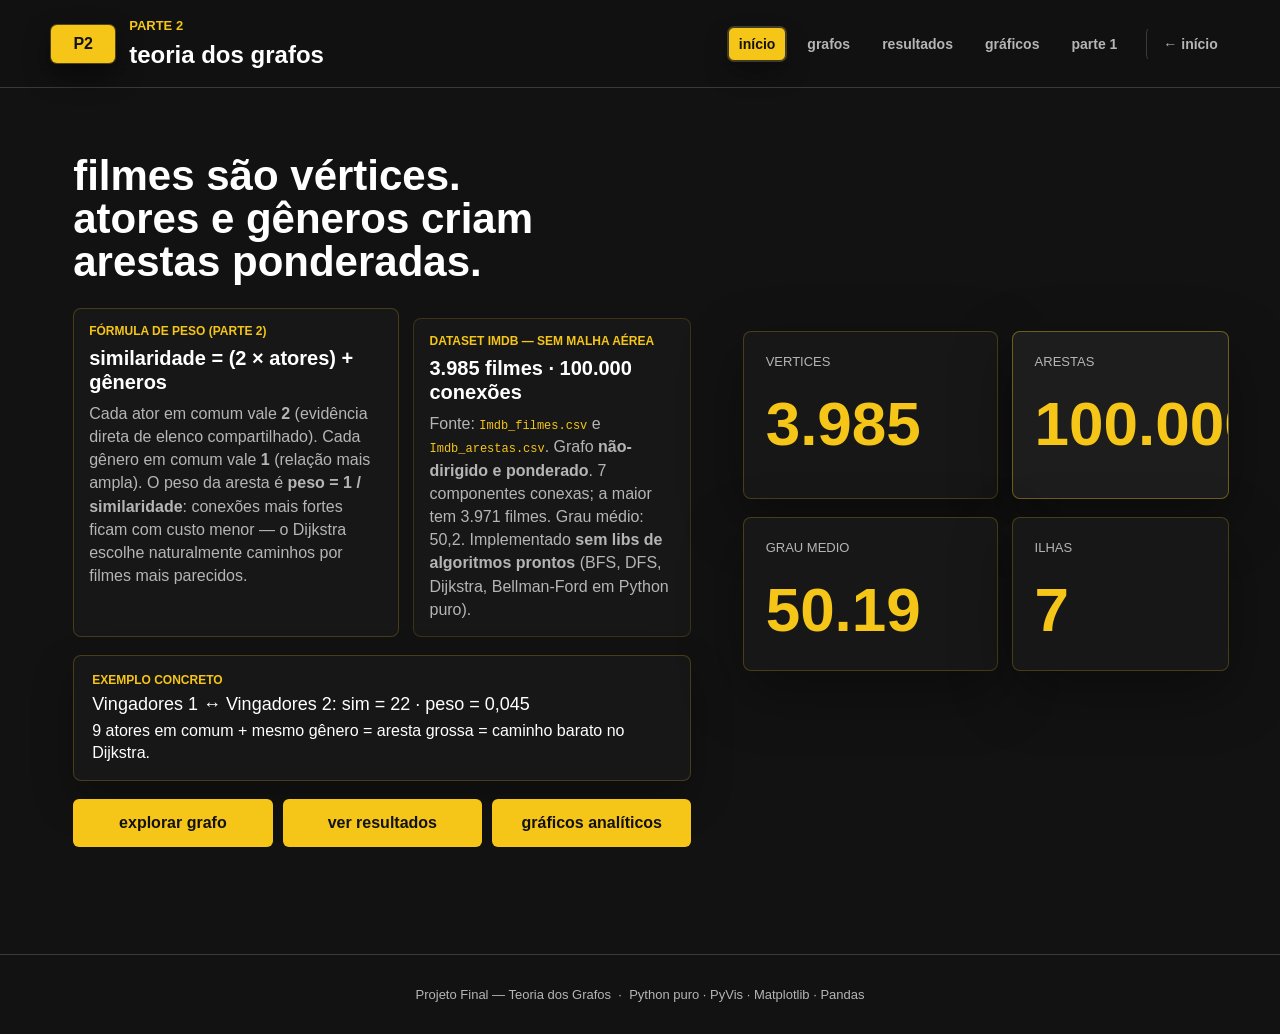
==== interface/index.html @ 843b9654 "Review de praticamente tudo, ajuste de padrao de cores e arquitetura, organizacao da parte 2 em rela" ====
<!doctype html>
<html lang="pt-br">
  <head>
    <meta charset="utf-8">
    <meta name="viewport" content="width=device-width, initial-scale=1">
    <title>Parte 2 — Rede IMDb | Teoria dos Grafos</title>
    <link rel="stylesheet" href="lib/vis-9.1.2/vis-network.css">
    <link rel="stylesheet" href="styles.css?v=22">
  </head>
  <body>
    <header class="topbar">
      <div class="brand">
        <span class="brand-mark">P2</span>
        <div>
          <p class="eyebrow">parte 2</p>
          <h1>teoria dos grafos</h1>
        </div>
      </div>
      <nav class="nav">
        <a class="is-active" href="#inicio" data-view="inicio">início</a>
        <a href="#grafos" data-view="grafos">grafos</a>
        <a href="#resultados" data-view="resultados">resultados</a>
        <a href="#graficos" data-view="graficos">gráficos</a>
        <a href="parte1.html">parte 1</a>
        <a href="../index.html" style="border-left:1px solid var(--line);padding-left:1rem;margin-left:0.5rem;">← início</a>
      </nav>
    </header>

    <main>
      <section class="hero view-panel is-active" id="inicio" data-view-panel="inicio">
        <div class="hero-copy">
          <h2>filmes são vértices. atores e gêneros criam arestas ponderadas.</h2>
          <div class="hero-info-grid">
            <article class="formula-card">
              <span>fórmula de peso (parte 2)</span>
              <strong>similaridade = (2 × atores) + gêneros</strong>
              <p>
                Cada ator em comum vale <b>2</b> (evidência direta de elenco compartilhado).
                Cada gênero em comum vale <b>1</b> (relação mais ampla).
                O peso da aresta é <b>peso = 1 / similaridade</b>:
                conexões mais fortes ficam com custo menor — o Dijkstra
                escolhe naturalmente caminhos por filmes mais parecidos.
              </p>
            </article>
            <article>
              <span>dataset IMDb — sem malha aérea</span>
              <strong>3.985 filmes · 100.000 conexões</strong>
              <p>
                Fonte: <code style="font-size:12px;color:var(--primary)">Imdb_filmes.csv</code>
                e <code style="font-size:12px;color:var(--primary)">Imdb_arestas.csv</code>.
                Grafo <b>não-dirigido e ponderado</b>. 7 componentes conexas;
                a maior tem 3.971 filmes. Grau médio: 50,2.
                Implementado <b>sem libs de algoritmos prontos</b>
                (BFS, DFS, Dijkstra, Bellman-Ford em Python puro).
              </p>
            </article>
          </div>
          <aside class="cinema-note">
            <span>exemplo concreto</span>
            <strong>Vingadores 1 ↔ Vingadores 2: sim = 22 · peso = 0,045</strong>
            <em>9 atores em comum + mesmo gênero = aresta grossa = caminho barato no Dijkstra.</em>
          </aside>
          <div class="hero-actions">
            <button type="button" data-view="grafos">explorar grafo</button>
            <button type="button" data-view="resultados">ver resultados</button>
            <button type="button" data-view="graficos">gráficos analíticos</button>
          </div>
        </div>
        <div class="hero-side">
          <div class="metric-grid" id="dataset-metrics">
            <article class="metric-card">
              <span>vertices</span>
              <strong data-field="num_vertices">--</strong>
            </article>
            <article class="metric-card">
              <span>arestas</span>
              <strong data-field="num_arestas">--</strong>
            </article>
            <article class="metric-card">
              <span>grau medio</span>
              <strong data-field="grau_medio">--</strong>
            </article>
            <article class="metric-card">
              <span>ilhas</span>
              <strong data-field="componentes_conexas">--</strong>
            </article>
          </div>
        </div>
      </section>

      <section class="panel-section view-panel" id="grafos" data-view-panel="grafos">
        <div class="section-heading">
          <h2>Visualização Interativa</h2>
        </div>

        <div class="graph-shell">
          <aside class="graph-controls">
            <div class="panel-kicker">controle da cena</div>
            <label for="graph-mode">modo do grafo</label>
            <select id="graph-mode">
              <option value="franquias">franquias — grupos por elenco</option>
              <option value="similaridade">maior similaridade</option>
              <option value="bfs">bfs — percurso por camadas</option>
              <option value="dfs">dfs — percurso em profundidade</option>
              <option value="dijkstra">dijkstra — menor caminho</option>
              <option value="bellman-ford">bellman-ford — pesos negativos</option>
              <option value="grafo-completo">grafo completo (100k arestas)</option>
            </select>

            <datalist id="movies-list"></datalist>

            <label for="graph-search">buscar</label>
            <div class="search-row">
              <input id="graph-search" type="search" placeholder="ex: Jurassic Park" list="movies-list" autocomplete="off">
              <button id="search-btn" type="button">buscar</button>
            </div>

            <div class="route-tool">
              <span class="route-tool-title">filme x filme</span>
              <input id="route-origem" type="search" placeholder="origem Jurassic Park" list="movies-list" autocomplete="off">
              <input id="route-destino" type="search" placeholder="destino Pulp Fiction" list="movies-list" autocomplete="off">
              <select id="route-algorithm">
                <option value="dijkstra">dijkstra</option>
                <option value="dfs">profundidade</option>
              </select>
              <button id="route-run-btn" type="button">calcular rota</button>
            </div>

            <button id="reset-graph-btn" type="button">limpar destaque</button>

            <div class="legend">
              <strong>legenda visual</strong>
              <span><i class="legend-dot origin"></i>origem / início</span>
              <span><i class="legend-dot destino"></i>destino / fim</span>
              <span><i class="legend-line"></i>aresta destacada</span>
              <hr>
              <span>nó maior = mais conexões (grau)</span>
              <span>aresta grossa = alta similaridade</span>
              <span>cor do nó = gênero principal</span>
              <span style="margin-top:2px;font-style:italic;">passe o mouse para detalhes</span>
            </div>
          </aside>

          <div class="graph-area">
            <button class="graph-fullscreen-btn" id="graph-fullscreen-btn" type="button">maximizar</button>
            <div id="network"></div>
            <div class="graph-placeholder" id="graph-placeholder">
              <span class="loader-ring"></span>
              <strong>grafo ainda nao carregado</strong>
              <p>escolha um modo, busque um filme ou calcule uma rota para visualizar as conexoes.</p>
            </div>
          </div>

          <aside class="details-panel" id="details-panel">
            <p class="eyebrow">selecao</p>
            <h3>nenhum item selecionado</h3>
            <p>ao clicar em um filme ou aresta, os dados aparecem aqui.</p>
            <dl class="detail-list">
              <div>
                <dt>filme</dt>
                <dd>--</dd>
              </div>
              <div>
                <dt>conexao</dt>
                <dd>--</dd>
              </div>
              <div>
                <dt>similaridade</dt>
                <dd>--</dd>
              </div>
              <div>
                <dt>peso</dt>
                <dd>--</dd>
              </div>
            </dl>
          </aside>
        </div>
      </section>

      <section class="panel-section view-panel" id="resultados" data-view-panel="resultados">
        <div class="section-heading section-heading-resultados">
          <h2>Resultados e Discussão Crítica</h2>
          <p class="section-sub">Corretude, desempenho e análise comparativa dos algoritmos sobre o grafo IMDb.</p>
        </div>

        <!-- 1. Cards de resumo por algoritmo -->
        <div class="results-resumo" id="results-resumo"></div>

        <!-- 2. Tabelas detalhadas BFS/DFS/Dijkstra/Bellman-Ford -->
        <div id="results-tables"></div>

        <!-- 3. Discussão crítica (item 5 da rubrica) -->
        <section class="discussao-section" id="discussao-critica">
          <h3 class="discussao-title">Discussão Crítica</h3>

          <div class="discussao-grid">

            <article class="discussao-card">
              <h4>BFS — quando usar</h4>
              <p>
                A BFS percorre o grafo por <strong>camadas</strong>, garantindo que cada filme visitado está
                na menor distância (em número de arestas) da fonte. Sobre o grafo IMDb, a partir de
                <em>Jurassic Park</em>, a BFS alcançou <strong>3.971 filmes em 7 camadas</strong>,
                provando que a maior componente conexa tem diâmetro pequeno — típico de redes de
                co-ocorrência densas.
              </p>
              <p>
                <strong>Adequada quando:</strong> o objetivo é encontrar o caminho com
                <em>menos saltos</em> entre filmes, ou medir o alcance de um vértice.
                <strong>Não adequada quando:</strong> os pesos das arestas importam —
                ela ignora que uma aresta de similaridade 2 (só gênero) e uma de similaridade 22
                (praticamente mesmo elenco) têm custos muito diferentes.
              </p>
            </article>

            <article class="discussao-card">
              <h4>DFS — quando usar</h4>
              <p>
                A DFS mergulha o mais fundo possível antes de retroceder, produzindo uma ordem
                diferente da BFS para as mesmas fontes. Nos três casos testados, a DFS
                <strong>confirmou a presença de ciclos</strong> (aresta de retorno detectada),
                o que é esperado em grafos não-dirigidos densos.
              </p>
              <p>
                <strong>Adequada quando:</strong> interessa verificar conectividade, detectar
                ciclos ou explorar estruturas em profundidade (ex.: trilhas de gênero).
                <strong>Não adequada quando:</strong> precisa do caminho mais curto — a DFS
                pode retornar caminhos muito longos antes de encontrar o destino.
              </p>
            </article>

            <article class="discussao-card">
              <h4>Dijkstra — quando usar</h4>
              <p>
                O Dijkstra encontra o caminho de <strong>menor custo ponderado</strong>.
                Com o peso = 1 / similaridade, ele naturalmente escolhe caminhos passando pelos
                filmes <em>mais parecidos</em>. O par mais longo encontrado foi
                <em>Departures → Bad Taste</em> com 13 filmes no caminho e custo 3,29,
                cruzando gêneros muito distintos.
              </p>
              <p>
                <strong>Adequada quando:</strong> os pesos variam e importa minimizar o custo
                total — exatamente o caso deste grafo. Requer pesos ≥ 0 (garantido aqui:
                similaridade ≥ 2 → peso ≤ 0,5).
                <strong>Limite do design:</strong> peso = 1/similaridade comprime demais
                conexões fracas (sim=2 → peso=0,5) e fortes (sim=22 → peso=0,045),
                tornando caminhos de similaridade 2 caros demais comparados a caminhos
                de similaridade 22.
              </p>
            </article>

            <article class="discussao-card">
              <h4>Bellman-Ford — quando usar</h4>
              <p>
                O Bellman-Ford suporta <strong>pesos negativos</strong> e detecta
                <strong>ciclos negativos</strong>. No grafo IMDb principal os pesos são
                sempre positivos (1/similaridade), por isso foram criados dois grafos
                artificiais dirigidos para validação: um sem ciclo negativo
                (distâncias corretas calculadas) e um com ciclo negativo (algoritmo
                sinalizou e bloqueou o resultado).
              </p>
              <p>
                <strong>Adequada quando:</strong> o grafo tem arestas com peso negativo
                ou é necessário detectar ciclos negativos.
                <strong>Menos eficiente que Dijkstra</strong> para pesos positivos:
                complexidade O(V·E) vs O((V+E) log V) do Dijkstra com heap.
              </p>
            </article>

            <article class="discussao-card discussao-card-wide">
              <h4>Limites do design de pesos</h4>
              <p>
                A fórmula <code>similaridade = (2 × atores) + gêneros</code> e
                <code>peso = 1 / similaridade</code> funciona bem para o Dijkstra,
                mas tem três limitações explícitas:
              </p>
              <ol class="discussao-list">
                <li>
                  <strong>Gênero vale menos que ator (fator 2):</strong> correto conceitualmente —
                  compartilhar um ator é evidência direta de produção conectada; gênero é mais
                  amplo. Porém, filmes de nicho com poucos atores em comum mas mesmo gênero muito
                  específico (ex.: documentários) ficam subrepresentados.
                </li>
                <li>
                  <strong>Peso não-linear:</strong> a função 1/x comprime o espaço de pesos.
                  Entre sim=2 (peso=0,500) e sim=22 (peso=0,045) há diferença de 10×, mas entre
                  sim=10 (peso=0,100) e sim=11 (peso=0,091) a diferença é mínima. Isso pode
                  fazer o Dijkstra tratar conexões de força 10 e 11 como equivalentes.
                </li>
                <li>
                  <strong>Grafo não-dirigido:</strong> a relação "compartilha ator" é simétrica,
                  então o grafo não-dirigido é a modelagem correta. Para Bellman-Ford (que exige
                  direção para ciclos negativos), foram criados grafos artificiais dirigidos
                  separados — escolha deliberada para validar o algoritmo sem distorcer o
                  dataset principal.
                </li>
              </ol>
            </article>

          </div>
        </section>

        <!-- 4. JSON técnico + benchmark -->
        <div class="results-tech-split">
          <div class="results-tech-json" id="raw-output-pane"></div>
          <aside class="results-tech-bench" id="benchmark-output" aria-label="tempos medios por algoritmo"></aside>
        </div>
      </section>

      <section class="panel-section view-panel" id="graficos" data-view-panel="graficos">
        <div class="section-heading">
          <h2>Evidencias Visuais</h2>
        </div>
        <div class="viz-grid" id="viz-grid"></div>
      </section>
    </main>

    <div class="image-modal" id="viz-modal" aria-hidden="true" role="dialog" aria-label="grafico ampliado">
      <div class="image-modal-backdrop" data-close-modal></div>
      <section class="image-modal-panel">
        <header>
          <div>
            <p class="eyebrow">grafico ampliado</p>
            <h2 id="modal-title">grafico</h2>
          </div>
          <button class="modal-close" type="button" data-close-modal>fechar</button>
        </header>
        <img id="modal-image" src="" alt="">
        <p id="modal-caption"></p>
      </section>
    </div>

    <div class="image-modal" id="full-graph-modal" aria-hidden="true" role="dialog" aria-label="aviso grafo completo">
      <div class="image-modal-backdrop" id="full-graph-backdrop"></div>
      <section class="image-modal-panel" style="max-width:480px;text-align:center;gap:1rem;">
        <h2 style="margin:0">grafo completo</h2>
        <p style="margin:0;line-height:1.6">
          Renderiza os <strong>3.000 links mais fortes</strong> do dataset (de 100.000).<br>
          O roteamento filme x filme continua usando todas as 100.000 arestas.<br>
          Pode demorar alguns segundos para carregar.
        </p>
        <div style="display:flex;gap:.75rem;justify-content:center;flex-wrap:wrap">
          <button id="full-graph-confirm" type="button" class="btn-primary">carregar mesmo assim</button>
          <button id="full-graph-cancel" type="button" class="modal-close">cancelar</button>
        </div>
      </section>
    </div>

    <footer style="text-align:center;padding:32px 20px;color:var(--muted);font-size:13px;border-top:1px solid var(--line);margin-top:0;">
      Projeto Final — Teoria dos Grafos &nbsp;·&nbsp; Python puro · PyVis · Matplotlib · Pandas
    </footer>

    <script src="lib/vis-9.1.2/vis-network.min.js"></script>
    <script src="app.js?v=42"></script>
  </body>
</html>
---- interface/lib/vis-9.1.2/vis-network.css ----
.vis-overlay{bottom:0;left:0;position:absolute;right:0;top:0;z-index:10}.vis-active{box-shadow:0 0 10px #86d5f8}.vis [class*=span]{min-height:0;width:auto}div.vis-color-picker{background-color:#fff;border-radius:15px;box-shadow:0 0 10px 0 rgba(0,0,0,.5);display:none;height:444px;left:30px;margin-left:30px;margin-top:-140px;padding:10px;position:absolute;top:0;width:310px;z-index:1}div.vis-color-picker div.vis-arrow{left:5px;position:absolute;top:147px}div.vis-color-picker div.vis-arrow:after,div.vis-color-picker div.vis-arrow:before{border:solid transparent;content:" ";height:0;pointer-events:none;position:absolute;right:100%;top:50%;width:0}div.vis-color-picker div.vis-arrow:after{border-color:hsla(0,0%,100%,0) #fff hsla(0,0%,100%,0) hsla(0,0%,100%,0);border-width:30px;margin-top:-30px}div.vis-color-picker div.vis-color{cursor:pointer;height:289px;position:absolute;width:289px}div.vis-color-picker div.vis-brightness{position:absolute;top:313px}div.vis-color-picker div.vis-opacity{position:absolute;top:350px}div.vis-color-picker div.vis-selector{background:#4c4c4c;background:-moz-linear-gradient(top,#4c4c4c 0,#595959 12%,#666 25%,#474747 39%,#2c2c2c 50%,#000 51%,#111 60%,#2b2b2b 76%,#1c1c1c 91%,#131313 100%);background:-webkit-gradient(linear,left top,left bottom,color-stop(0,#4c4c4c),color-stop(12%,#595959),color-stop(25%,#666),color-stop(39%,#474747),color-stop(50%,#2c2c2c),color-stop(51%,#000),color-stop(60%,#111),color-stop(76%,#2b2b2b),color-stop(91%,#1c1c1c),color-stop(100%,#131313));background:-webkit-linear-gradient(top,#4c4c4c,#595959 12%,#666 25%,#474747 39%,#2c2c2c 50%,#000 51%,#111 60%,#2b2b2b 76%,#1c1c1c 91%,#131313);background:-o-linear-gradient(top,#4c4c4c 0,#595959 12%,#666 25%,#474747 39%,#2c2c2c 50%,#000 51%,#111 60%,#2b2b2b 76%,#1c1c1c 91%,#131313 100%);background:-ms-linear-gradient(top,#4c4c4c 0,#595959 12%,#666 25%,#474747 39%,#2c2c2c 50%,#000 51%,#111 60%,#2b2b2b 76%,#1c1c1c 91%,#131313 100%);background:linear-gradient(180deg,#4c4c4c 0,#595959 12%,#666 25%,#474747 39%,#2c2c2c 50%,#000 51%,#111 60%,#2b2b2b 76%,#1c1c1c 91%,#131313);border:1px solid #fff;border-radius:15px;filter:progid:DXImageTransform.Microsoft.gradient(startColorstr="#4c4c4c",endColorstr="#131313",GradientType=0);height:15px;left:137px;position:absolute;top:137px;width:15px}div.vis-color-picker div.vis-new-color{left:159px;padding-right:2px;text-align:right}div.vis-color-picker div.vis-initial-color,div.vis-color-picker div.vis-new-color{border:1px solid rgba(0,0,0,.1);border-radius:5px;color:rgba(0,0,0,.4);font-size:10px;height:20px;line-height:20px;position:absolute;top:380px;vertical-align:middle;width:140px}div.vis-color-picker div.vis-initial-color{left:10px;padding-left:2px;text-align:left}div.vis-color-picker div.vis-label{left:10px;position:absolute;width:300px}div.vis-color-picker div.vis-label.vis-brightness{top:300px}div.vis-color-picker div.vis-label.vis-opacity{top:338px}div.vis-color-picker div.vis-button{background-color:#f7f7f7;border:2px solid #d9d9d9;border-radius:10px;cursor:pointer;height:25px;line-height:25px;position:absolute;text-align:center;top:410px;vertical-align:middle;width:68px}div.vis-color-picker div.vis-button.vis-cancel{left:5px}div.vis-color-picker div.vis-button.vis-load{left:82px}div.vis-color-picker div.vis-button.vis-apply{left:159px}div.vis-color-picker div.vis-button.vis-save{left:236px}div.vis-color-picker input.vis-range{height:20px;width:290px}div.vis-configuration{display:block;float:left;font-size:12px;position:relative}div.vis-configuration-wrapper{display:block;width:700px}div.vis-configuration-wrapper:after{clear:both;content:"";display:block}div.vis-configuration.vis-config-option-container{background-color:#fff;border:2px solid #f7f8fa;border-radius:4px;display:block;left:10px;margin-top:20px;padding-left:5px;width:495px}div.vis-configuration.vis-config-button{background-color:#f7f8fa;border:2px solid #ceced0;border-radius:4px;cursor:pointer;display:block;height:25px;left:10px;line-height:25px;margin-bottom:30px;margin-top:20px;padding-left:5px;vertical-align:middle;width:495px}div.vis-configuration.vis-config-button.hover{background-color:#4588e6;border:2px solid #214373;color:#fff}div.vis-configuration.vis-config-item{display:block;float:left;height:25px;line-height:25px;vertical-align:middle;width:495px}div.vis-configuration.vis-config-item.vis-config-s2{background-color:#f7f8fa;border-radius:3px;left:10px;padding-left:5px}div.vis-configuration.vis-config-item.vis-config-s3{background-color:#e4e9f0;border-radius:3px;left:20px;padding-left:5px}div.vis-configuration.vis-config-item.vis-config-s4{background-color:#cfd8e6;border-radius:3px;left:30px;padding-left:5px}div.vis-configuration.vis-config-header{font-size:18px;font-weight:700}div.vis-configuration.vis-config-label{height:25px;line-height:25px;width:120px}div.vis-configuration.vis-config-label.vis-config-s3{width:110px}div.vis-configuration.vis-config-label.vis-config-s4{width:100px}div.vis-configuration.vis-config-colorBlock{border:1px solid #444;border-radius:2px;cursor:pointer;height:19px;margin:0;padding:0;top:1px;width:30px}input.vis-configuration.vis-config-checkbox{left:-5px}input.vis-configuration.vis-config-rangeinput{margin:0;padding:1px;pointer-events:none;position:relative;top:-5px;width:60px}input.vis-configuration.vis-config-range{-webkit-appearance:none;background-color:transparent;border:0 solid #fff;height:20px;width:300px}input.vis-configuration.vis-config-range::-webkit-slider-runnable-track{background:#dedede;background:-moz-linear-gradient(top,#dedede 0,#c8c8c8 99%);background:-webkit-gradient(linear,left top,left bottom,color-stop(0,#dedede),color-stop(99%,#c8c8c8));background:-webkit-linear-gradient(top,#dedede,#c8c8c8 99%);background:-o-linear-gradient(top,#dedede 0,#c8c8c8 99%);background:-ms-linear-gradient(top,#dedede 0,#c8c8c8 99%);background:linear-gradient(180deg,#dedede 0,#c8c8c8 99%);border:1px solid #999;border-radius:3px;box-shadow:0 0 3px 0 #aaa;filter:progid:DXImageTransform.Microsoft.gradient(startColorstr="#dedede",endColorstr="#c8c8c8",GradientType=0);height:5px;width:300px}input.vis-configuration.vis-config-range::-webkit-slider-thumb{-webkit-appearance:none;background:#3876c2;background:-moz-linear-gradient(top,#3876c2 0,#385380 100%);background:-webkit-gradient(linear,left top,left bottom,color-stop(0,#3876c2),color-stop(100%,#385380));background:-webkit-linear-gradient(top,#3876c2,#385380);background:-o-linear-gradient(top,#3876c2 0,#385380 100%);background:-ms-linear-gradient(top,#3876c2 0,#385380 100%);background:linear-gradient(180deg,#3876c2 0,#385380);border:1px solid #14334b;border-radius:50%;box-shadow:0 0 1px 0 #111927;filter:progid:DXImageTransform.Microsoft.gradient(startColorstr="#3876c2",endColorstr="#385380",GradientType=0);height:17px;margin-top:-7px;width:17px}input.vis-configuration.vis-config-range:focus{outline:none}input.vis-configuration.vis-config-range:focus::-webkit-slider-runnable-track{background:#9d9d9d;background:-moz-linear-gradient(top,#9d9d9d 0,#c8c8c8 99%);background:-webkit-gradient(linear,left top,left bottom,color-stop(0,#9d9d9d),color-stop(99%,#c8c8c8));background:-webkit-linear-gradient(top,#9d9d9d,#c8c8c8 99%);background:-o-linear-gradient(top,#9d9d9d 0,#c8c8c8 99%);background:-ms-linear-gradient(top,#9d9d9d 0,#c8c8c8 99%);background:linear-gradient(180deg,#9d9d9d 0,#c8c8c8 99%);filter:progid:DXImageTransform.Microsoft.gradient(startColorstr="#9d9d9d",endColorstr="#c8c8c8",GradientType=0)}input.vis-configuration.vis-config-range::-moz-range-track{background:#dedede;background:-moz-linear-gradient(top,#dedede 0,#c8c8c8 99%);background:-webkit-gradient(linear,left top,left bottom,color-stop(0,#dedede),color-stop(99%,#c8c8c8));background:-webkit-linear-gradient(top,#dedede,#c8c8c8 99%);background:-o-linear-gradient(top,#dedede 0,#c8c8c8 99%);background:-ms-linear-gradient(top,#dedede 0,#c8c8c8 99%);background:linear-gradient(180deg,#dedede 0,#c8c8c8 99%);border:1px solid #999;border-radius:3px;box-shadow:0 0 3px 0 #aaa;filter:progid:DXImageTransform.Microsoft.gradient(startColorstr="#dedede",endColorstr="#c8c8c8",GradientType=0);height:10px;width:300px}input.vis-configuration.vis-config-range::-moz-range-thumb{background:#385380;border:none;border-radius:50%;height:16px;width:16px}input.vis-configuration.vis-config-range:-moz-focusring{outline:1px solid #fff;outline-offset:-1px}input.vis-configuration.vis-config-range::-ms-track{background:transparent;border-color:transparent;border-width:6px 0;color:transparent;height:5px;width:300px}input.vis-configuration.vis-config-range::-ms-fill-lower{background:#777;border-radius:10px}input.vis-configuration.vis-config-range::-ms-fill-upper{background:#ddd;border-radius:10px}input.vis-configuration.vis-config-range::-ms-thumb{background:#385380;border:none;border-radius:50%;height:16px;width:16px}input.vis-configuration.vis-config-range:focus::-ms-fill-lower{background:#888}input.vis-configuration.vis-config-range:focus::-ms-fill-upper{background:#ccc}.vis-configuration-popup{background:rgba(57,76,89,.85);border:2px solid #f2faff;border-radius:4px;color:#fff;font-size:14px;height:30px;line-height:30px;position:absolute;text-align:center;-webkit-transition:opacity .3s ease-in-out;-moz-transition:opacity .3s ease-in-out;transition:opacity .3s ease-in-out;width:150px}.vis-configuration-popup:after,.vis-configuration-popup:before{border:solid transparent;content:" ";height:0;left:100%;pointer-events:none;position:absolute;top:50%;width:0}.vis-configuration-popup:after{border-color:rgba(136,183,213,0) rgba(136,183,213,0) rgba(136,183,213,0) rgba(57,76,89,.85);border-width:8px;margin-top:-8px}.vis-configuration-popup:before{border-color:rgba(194,225,245,0) rgba(194,225,245,0) rgba(194,225,245,0) #f2faff;border-width:12px;margin-top:-12px}div.vis-tooltip{background-color:#f5f4ed;border:1px solid #808074;-moz-border-radius:3px;-webkit-border-radius:3px;border-radius:3px;box-shadow:3px 3px 10px rgba(0,0,0,.2);color:#000;font-family:verdana;font-size:14px;padding:5px;pointer-events:none;position:absolute;visibility:hidden;white-space:nowrap;z-index:5}div.vis-network div.vis-navigation div.vis-button{-webkit-touch-callout:none;background-position:2px 2px;background-repeat:no-repeat;-moz-border-radius:17px;border-radius:17px;cursor:pointer;display:inline-block;height:34px;position:absolute;-webkit-user-select:none;-khtml-user-select:none;-moz-user-select:none;-ms-user-select:none;user-select:none;width:34px}div.vis-network div.vis-navigation div.vis-button:hover{box-shadow:0 0 3px 3px rgba(56,207,21,.3)}div.vis-network div.vis-navigation div.vis-button:active{box-shadow:0 0 1px 3px rgba(56,207,21,.95)}div.vis-network div.vis-navigation div.vis-button.vis-up{background-image:url("[data-uri]");bottom:50px;left:55px}div.vis-network div.vis-navigation div.vis-button.vis-down{background-image:url("[data-uri]");bottom:10px;left:55px}div.vis-network div.vis-navigation div.vis-button.vis-left{background-image:url("[data-uri]");bottom:10px;left:15px}div.vis-network div.vis-navigation div.vis-button.vis-right{background-image:url("[data-uri]");bottom:10px;left:95px}div.vis-network div.vis-navigation div.vis-button.vis-zoomIn{background-image:url("[data-uri]");bottom:10px;right:15px}div.vis-network div.vis-navigation div.vis-button.vis-zoomOut{background-image:url("[data-uri]");bottom:10px;right:55px}div.vis-network div.vis-navigation div.vis-button.vis-zoomExtends{background-image:url("[data-uri]");bottom:50px;right:15px}div.vis-network div.vis-manipulation{background:#fff;background:-moz-linear-gradient(top,#fff 0,#fcfcfc 48%,#fafafa 50%,#fcfcfc 100%);background:-webkit-gradient(linear,left top,left bottom,color-stop(0,#fff),color-stop(48%,#fcfcfc),color-stop(50%,#fafafa),color-stop(100%,#fcfcfc));background:-webkit-linear-gradient(top,#fff,#fcfcfc 48%,#fafafa 50%,#fcfcfc);background:-o-linear-gradient(top,#fff 0,#fcfcfc 48%,#fafafa 50%,#fcfcfc 100%);background:-ms-linear-gradient(top,#fff 0,#fcfcfc 48%,#fafafa 50%,#fcfcfc 100%);background:linear-gradient(180deg,#fff 0,#fcfcfc 48%,#fafafa 50%,#fcfcfc);border:0 solid #d6d9d8;border-bottom:1px;box-sizing:content-box;filter:progid:DXImageTransform.Microsoft.gradient(startColorstr="#ffffff",endColorstr="#fcfcfc",GradientType=0);height:28px;left:0;padding-top:4px;position:absolute;top:0;width:100%}div.vis-network button.vis-edit-mode,div.vis-network div.vis-edit-mode{height:30px;left:0;position:absolute;top:5px}div.vis-network button.vis-close{-webkit-touch-callout:none;background-color:transparent;background-image:url("[data-uri]");background-position:20px 3px;background-repeat:no-repeat;border:none;cursor:pointer;height:30px;position:absolute;right:0;top:0;-webkit-user-select:none;-khtml-user-select:none;-moz-user-select:none;-ms-user-select:none;user-select:none;width:30px}div.vis-network button.vis-close:hover{opacity:.6}div.vis-network div.vis-edit-mode button.vis-button,div.vis-network div.vis-manipulation button.vis-button{-webkit-touch-callout:none;background-color:transparent;background-position:0 0;background-repeat:no-repeat;border:none;-moz-border-radius:15px;border-radius:15px;box-sizing:content-box;cursor:pointer;float:left;font-family:verdana;font-size:12px;height:24px;margin-left:10px;padding:0 8px;-webkit-user-select:none;-khtml-user-select:none;-moz-user-select:none;-ms-user-select:none;user-select:none}div.vis-network div.vis-manipulation button.vis-button:hover{box-shadow:1px 1px 8px rgba(0,0,0,.2)}div.vis-network div.vis-manipulation button.vis-button:active{box-shadow:1px 1px 8px rgba(0,0,0,.5)}div.vis-network div.vis-manipulation button.vis-button.vis-back{background-image:url("[data-uri]")}div.vis-network div.vis-manipulation div.vis-none:hover{box-shadow:1px 1px 8px transparent;cursor:default}div.vis-network div.vis-manipulation div.vis-none:active{box-shadow:1px 1px 8px transparent}div.vis-network div.vis-manipulation div.vis-none{line-height:23px;padding:0}div.vis-network div.vis-manipulation div.notification{font-weight:700;margin:2px}div.vis-network div.vis-manipulation button.vis-button.vis-add{background-image:url("[data-uri]")}div.vis-network div.vis-edit-mode button.vis-button.vis-edit,div.vis-network div.vis-manipulation button.vis-button.vis-edit{background-image:url("[data-uri]")}div.vis-network div.vis-edit-mode button.vis-button.vis-edit.vis-edit-mode{background-color:#fcfcfc;border:1px solid #ccc}div.vis-network div.vis-manipulation button.vis-button.vis-connect{background-image:url("[data-uri]")}div.vis-network div.vis-manipulation button.vis-button.vis-delete{background-image:url("[data-uri]")}div.vis-network div.vis-edit-mode div.vis-label,div.vis-network div.vis-manipulation div.vis-label{line-height:25px;margin:0 0 0 23px}div.vis-network div.vis-manipulation div.vis-separator-line{background-color:#bdbdbd;display:inline-block;float:left;height:21px;margin:0 7px 0 15px;width:1px}
---- interface/styles.css ----
:root {
  color-scheme: dark;
  --bg: #121212;
  --panel: #1f1f1f;
  --panel-soft: #2a2a2a;
  --panel-flat: #171717;
  --yellow-line: rgba(245, 197, 24, 0.22);
  --panel-deep: #090909;
  --line: #3a3a3a;
  --text: #ffffff;
  --muted: #b5b5b5;
  --primary: #f5c518;
  --primary-dark: #d6a900;
  --info: #4cc9f0;
  --success: #2ecc71;
  --danger: #ff4d4d;
  --warning: #ff9f1c;
  --shadow: 0 20px 60px rgba(0, 0, 0, 0.36);
}

* {
  box-sizing: border-box;
}

html {
  scroll-behavior: smooth;
}

body {
  margin: 0;
  background: var(--bg);
  color: var(--text);
  font-family: "Segoe UI", Arial, sans-serif;
}

body.modal-open {
  overflow: hidden;
}

body.graph-fullscreen-open {
  overflow: hidden;
}

.topbar {
  position: sticky;
  top: 0;
  z-index: 10;
  display: flex;
  align-items: center;
  justify-content: space-between;
  gap: 24px;
  padding: 18px clamp(20px, 4vw, 56px);
  background: rgba(18, 18, 18, 0.94);
  border-bottom: 1px solid var(--line);
  backdrop-filter: blur(14px);
}

.brand {
  display: flex;
  align-items: center;
  gap: 14px;
}

.brand-mark {
  display: grid;
  place-items: center;
  width: 64px;
  height: 38px;
  color: #121212;
  background: var(--primary);
  border-radius: 6px;
  font-weight: 900;
  letter-spacing: 0;
  box-shadow: 0 0 0 1px rgba(245, 197, 24, 0.3), 0 12px 28px rgba(0, 0, 0, 0.45);
}

.topbar h1,
.hero h2,
.section-heading h2,
.details-panel h3 {
  margin: 0;
  letter-spacing: 0;
}

.topbar h1 {
  font-size: clamp(18px, 2vw, 24px);
}

.eyebrow {
  margin: 0 0 8px;
  color: var(--primary);
  font-size: 13px;
  font-weight: 700;
  letter-spacing: 0;
  text-transform: uppercase;
}

.hero-topic {
  display: inline-flex;
  width: fit-content;
  max-width: 100%;
  padding: 8px 10px;
  color: #121212;
  background: var(--primary);
  border-radius: 6px;
  font-size: clamp(14px, 1.15vw, 17px);
  line-height: 1.2;
}

.nav {
  display: flex;
  flex-wrap: wrap;
  gap: 10px;
}

.nav a {
  color: var(--muted);
  text-decoration: none;
  padding: 8px 10px;
  border: 1px solid transparent;
  border-radius: 6px;
  font-size: 14px;
  font-weight: 700;
}

.nav a:hover,
.nav a.is-active {
  color: #121212;
  border-color: var(--line);
  background: var(--primary);
}

.nav a.is-active {
  box-shadow: 0 0 0 1px rgba(245, 197, 24, 0.25), 0 12px 24px rgba(0, 0, 0, 0.25);
}

main {
  width: min(1800px, 100%);
  margin: 0 auto;
  padding: 22px clamp(18px, 4vw, 56px) 56px;
}

.hero {
  display: grid;
  grid-template-columns: minmax(0, 1.08fr) minmax(380px, 0.82fr);
  gap: clamp(22px, 4vw, 54px);
  align-items: center;
  min-height: calc(100vh - 112px);
  padding: 20px 0 26px;
}

.view-panel {
  display: none;
}

.view-panel.is-active {
  display: block;
}

.hero.view-panel.is-active {
  display: grid;
}

.hero-copy {
  display: flex;
  flex-direction: column;
  justify-content: center;
  max-width: 840px;
  position: relative;
  padding-left: 22px;
}

.hero-copy h2 {
  max-width: 780px;
  font-size: clamp(26px, 3.3vw, 42px);
  line-height: 1.02;
  text-wrap: balance;
}

.hero-info-grid {
  display: grid;
  grid-template-columns: minmax(0, 1.08fr) minmax(0, 0.92fr);
  gap: 14px;
  margin-top: 24px;
  max-width: 820px;
}

.hero-info-grid article {
  min-height: 154px;
  padding: 15px;
  background: var(--panel-flat);
  border: 1px solid var(--yellow-line);
  border-radius: 8px;
  transition: transform 160ms ease, border-color 160ms ease, background 160ms ease;
}

.hero-info-grid article:hover {
  transform: translateY(-2px);
  background: #1b1b1b;
}

.formula-card {
  background: #181818;
  border-color: rgba(245, 197, 24, 0.32);
}

.hero-info-grid article:nth-child(2) {
  margin-top: 10px;
  border-color: rgba(245, 197, 24, 0.16);
}

.hero-info-grid span {
  display: block;
  color: var(--primary);
  font-size: 12px;
  font-weight: 900;
  text-transform: uppercase;
}

.hero-info-grid strong {
  display: block;
  margin-top: 8px;
  font-size: 20px;
  line-height: 1.2;
}

.hero-info-grid p {
  margin: 8px 0 0;
  color: var(--muted);
  font-size: 16px;
  line-height: 1.45;
}

.hero-tags {
  display: flex;
  flex-wrap: wrap;
  gap: 10px;
  margin-top: 16px;
}

.hero-tags span {
  color: var(--primary);
  background: rgba(245, 197, 24, 0.08);
  border: 1px solid rgba(245, 197, 24, 0.28);
  border-radius: 999px;
  padding: 7px 11px;
  font-size: 14px;
  font-weight: 700;
}

.cinema-note {
  display: grid;
  gap: 4px;
  width: fit-content;
  max-width: 640px;
  margin-top: 18px;
  padding: 16px 18px;
  color: var(--text);
  background: var(--panel-flat);
  border: 1px solid var(--yellow-line);
  border-radius: 8px;
  box-shadow: 0 18px 40px rgba(0, 0, 0, 0.28);
  line-height: 1.35;
}

.cinema-note span {
  font-size: 12px;
  color: var(--primary);
  font-weight: 900;
  text-transform: uppercase;
}

.cinema-note strong,
.cinema-note em {
  font-style: normal;
}

.cinema-note strong {
  font-size: 18px;
  font-weight: 500;
}

.hero-actions {
  display: grid;
  grid-template-columns: repeat(3, minmax(0, 1fr));
  gap: 10px;
  margin-top: 18px;
}

.hero-actions button {
  min-height: 48px;
}

.metric-grid {
  display: grid;
  grid-template-columns: minmax(0, 1.08fr) minmax(0, 0.92fr);
  gap: 18px 14px;
  align-content: center;
}

.hero-side {
  display: grid;
  align-content: center;
}

.metric-card,
.graph-controls,
.details-panel,
.viz-card {
  background: var(--panel-flat);
  border: 1px solid var(--yellow-line);
  border-radius: 8px;
  box-shadow: var(--shadow);
  transition: transform 160ms ease, border-color 160ms ease, background 160ms ease;
}

.metric-card {
  position: relative;
  min-height: 154px;
  padding: 22px;
  overflow: hidden;
}

.metric-card:nth-child(2) {
  min-height: 168px;
  background: #1d1d1d;
  border-color: rgba(245, 197, 24, 0.38);
}

.metric-card:hover {
  transform: translateY(-2px);
  border-color: rgba(245, 197, 24, 0.44);
}

.metric-card span {
  display: block;
  color: var(--muted);
  font-size: 13px;
  text-transform: uppercase;
}

.metric-card strong {
  display: block;
  margin-top: 24px;
  color: var(--primary);
  font-size: clamp(34px, 5vw, 62px);
  line-height: 1;
}

.panel-section {
  padding-top: 34px;
}

#grafos {
  padding-top: 12px;
}

.section-heading {
  max-width: 860px;
  margin-bottom: 14px;
}

#grafos .section-heading {
  max-width: none;
  margin-bottom: 10px;
}

#grafos .section-heading h2 {
  color: var(--primary);
  font-size: clamp(28px, 3vw, 42px);
  font-weight: 900;
}

#resultados .section-heading-resultados h2,
#graficos .section-heading h2 {
  color: var(--primary);
  font-size: clamp(28px, 4vw, 46px);
  font-weight: 900;
}

.section-heading-resultados {
  margin-bottom: 18px;
}

#grafos .section-heading p:last-child {
  max-width: 980px;
}

.section-heading h2 {
  font-size: clamp(28px, 4vw, 46px);
  text-wrap: balance;
}

.section-heading p:last-child {
  color: var(--muted);
  line-height: 1.55;
}

.graph-shell {
  display: grid;
  grid-template-columns: 300px minmax(680px, 1fr) 280px;
  gap: 16px;
  min-height: calc(100vh - 178px);
}

.graph-controls,
.details-panel {
  padding: 20px;
}

.graph-controls {
  display: flex;
  flex-direction: column;
  gap: 8px;
  overflow-y: auto;
}

.panel-kicker {
  color: var(--text);
  font-size: 13px;
  font-weight: 900;
  text-transform: uppercase;
}

label {
  color: var(--muted);
  font-size: 12px;
  font-weight: 700;
  text-transform: uppercase;
}

select,
input,
button {
  width: 100%;
  border: 1px solid var(--line);
  border-radius: 6px;
  font: inherit;
}

select,
input {
  min-height: 36px;
  padding: 0 10px;
  background: #111111;
  color: var(--text);
}

input.search-miss {
  border-color: var(--danger);
  box-shadow: 0 0 0 2px rgba(255, 77, 77, 0.18);
}

select:focus,
input:focus,
button:focus-visible,
.viz-card:focus-visible {
  outline: 2px solid rgba(245, 197, 24, 0.72);
  outline-offset: 3px;
}

button {
  min-height: 36px;
  padding: 0 14px;
  color: #121212;
  background: var(--primary);
  border-color: transparent;
  font-weight: 800;
  cursor: pointer;
  transition: transform 140ms ease, filter 140ms ease, background 140ms ease, border-color 140ms ease;
}

button:hover {
  filter: brightness(1.08);
  transform: translateY(-1px);
}

button:active {
  transform: translateY(0);
}

.search-row {
  display: grid;
  grid-template-columns: 1fr 86px;
  gap: 8px;
}

.route-tool {
  display: grid;
  gap: 6px;
  padding: 10px;
  background: rgba(255, 255, 255, 0.035);
  border: 1px solid rgba(245, 197, 24, 0.18);
  border-radius: 8px;
}

.route-tool-title {
  color: var(--primary);
  font-size: 12px;
  font-weight: 900;
  text-transform: uppercase;
}

.legend {
  display: flex;
  flex-direction: column;
  gap: 6px;
  margin-top: auto;
  padding: 12px;
  background: rgba(255,255,255,0.03);
  border: 1px solid var(--yellow-line);
  border-radius: 8px;
  color: var(--muted);
  font-size: 12px;
}

.legend strong {
  display: block;
  margin-bottom: 4px;
  color: var(--text);
  font-size: 12px;
  font-weight: 900;
  text-transform: uppercase;
  letter-spacing: 0.05em;
}

.legend span {
  display: flex;
  align-items: center;
  gap: 8px;
  font-size: 12px;
  line-height: 1.4;
  color: var(--muted);
}

.legend hr {
  border: none;
  border-top: 1px solid var(--line);
  margin: 4px 0;
}

.legend-dot {
  flex: 0 0 auto;
  width: 10px;
  height: 10px;
  border-radius: 999px;
}

.legend-dot.origin {
  background: var(--success);
}

.legend-dot.destino {
  background: var(--danger);
}

.legend-line {
  flex: 0 0 auto;
  width: 22px;
  height: 3px;
  border-radius: 999px;
  background: var(--warning);
}

.graph-area {
  position: relative;
  height: calc(100vh - 178px);
  min-height: 620px;
  overflow: hidden;
  background: #070707;
  border: 1px solid var(--yellow-line);
  border-radius: 8px;
  box-shadow: inset 0 0 90px rgba(0, 0, 0, 0.55), var(--shadow);
}

.graph-area.is-fullscreen {
  position: fixed;
  inset: 0;
  z-index: 60;
  height: 100vh;
  min-height: 100vh;
  border: 0;
  border-radius: 0;
}

.graph-area.is-fullscreen #network {
  height: 100vh;
  min-height: 100vh;
}

.graph-area.is-fullscreen .graph-placeholder {
  width: min(520px, 82%);
}

.graph-fullscreen-btn {
  position: absolute;
  top: 14px;
  right: 14px;
  z-index: 2;
  width: auto;
  min-height: 36px;
  padding: 0 12px;
  color: var(--primary);
  background: rgba(15, 15, 15, 0.86);
  border-color: rgba(245, 197, 24, 0.36);
  border-radius: 6px;
  box-shadow: 0 10px 24px rgba(0, 0, 0, 0.38);
}

.graph-fullscreen-btn:hover {
  background: rgba(245, 197, 24, 0.12);
}

#network {
  width: 100%;
  height: 100%;
  min-height: 100%;
  cursor: grab;
}

#network:active {
  cursor: grabbing;
}

.graph-placeholder {
  position: absolute;
  inset: 50% auto auto 50%;
  transform: translate(-50%, -50%);
  display: grid;
  justify-items: center;
  gap: 10px;
  width: min(420px, 80%);
  margin: 0;
  color: var(--muted);
  text-align: center;
  line-height: 1.5;
}

.graph-placeholder[hidden] {
  display: none;
}

.graph-placeholder strong {
  color: var(--primary);
  font-size: 18px;
  text-transform: uppercase;
}

.graph-placeholder p {
  margin: 0;
}

.loader-ring {
  width: 76px;
  height: 76px;
  border: 2px solid rgba(245, 197, 24, 0.18);
  border-top-color: var(--primary);
  border-radius: 50%;
  box-shadow: 0 0 40px rgba(245, 197, 24, 0.18);
}

.details-panel p:not(.eyebrow) {
  color: var(--muted);
  line-height: 1.55;
}

.detail-list {
  display: grid;
  gap: 10px;
  margin: 22px 0 0;
}

.detail-list div {
  padding: 11px 12px;
  background: rgba(255, 255, 255, 0.04);
  border: 1px solid rgba(245, 197, 24, 0.16);
  border-radius: 6px;
}

.detail-list dt {
  color: var(--primary);
  font-size: 12px;
  font-weight: 900;
  text-transform: uppercase;
}

.detail-list dd {
  margin: 5px 0 0;
  color: var(--text);
}

.detail-empty {
  display: flex;
  flex-wrap: wrap;
  gap: 8px;
  margin-top: 20px;
}

.detail-empty span {
  color: var(--primary);
  background: rgba(245, 197, 24, 0.08);
  border: 1px solid rgba(245, 197, 24, 0.2);
  border-radius: 999px;
  padding: 6px 9px;
  font-size: 12px;
  font-weight: 800;
}

.viz-grid,
.results-resumo {
  display: grid;
  gap: 16px;
}

.viz-grid {
  grid-template-columns: 1fr;
  align-items: start;
}

.results-resumo {
  grid-template-columns: minmax(0, 1.08fr) minmax(0, 0.94fr) minmax(0, 0.98fr);
  gap: 18px;
  margin-bottom: 28px;
}

.result-stat,
.result-panel {
  background: var(--panel-flat);
  border: 1px solid var(--yellow-line);
  border-radius: 8px;
  box-shadow: var(--shadow);
}

.result-stat {
  padding: 20px 18px;
}

.result-stat:nth-child(2) {
  transform: translateY(8px);
  border-color: rgba(245, 197, 24, 0.34);
}

.result-stat:nth-child(3) {
  margin-top: 2px;
  background: #151515;
}

.result-stat h3 {
  margin: 0;
  color: var(--text);
  font-size: 20px;
  line-height: 1.15;
}

.result-stat span {
  display: block;
  margin-top: 8px;
  color: var(--primary);
  font-size: clamp(24px, 3vw, 38px);
  font-weight: 900;
  line-height: 1;
}

.result-stat p {
  margin: 10px 0 0;
  color: var(--muted);
  line-height: 1.45;
}

.result-stat p b {
  color: var(--text);
}

.result-stat small {
  display: block;
  margin-top: 12px;
  color: rgba(181, 181, 181, 0.86);
  font-size: 13px;
  line-height: 1.35;
}

.result-panel {
  overflow: hidden;
}

.result-panel header {
  padding: 14px 16px 11px;
  border-bottom: 1px solid var(--line);
}

.result-panel h3 {
  margin: 0;
  color: var(--primary);
  font-size: 22px;
}

.result-panel p {
  margin: 8px 0 0;
  color: var(--muted);
  line-height: 1.45;
}

.table-wrap {
  overflow-x: auto;
}

.result-table {
  width: 100%;
  min-width: 640px;
  border-collapse: collapse;
}

.result-table th,
.result-table td {
  padding: 12px 14px;
  border-bottom: 1px solid rgba(255, 255, 255, 0.08);
  text-align: left;
  vertical-align: top;
}

.result-table th {
  color: var(--primary);
  background: rgba(0, 0, 0, 0.2);
  font-size: 12px;
  text-transform: uppercase;
}

.result-table td {
  color: var(--text);
}

.result-table small {
  display: block;
  margin-top: 4px;
  color: var(--muted);
}

.benchmark-list {
  display: grid;
  gap: 14px;
  padding: 16px;
}

.benchmark-row {
  background: rgba(12, 12, 12, 0.42);
  border: 1px solid rgba(255, 255, 255, 0.08);
  border-radius: 8px;
}

.benchmark-row {
  display: grid;
  grid-template-columns: 1fr 1fr 1fr 1.2fr;
  gap: 12px;
  align-items: center;
  padding: 14px;
}

.benchmark-row strong {
  color: var(--primary);
}

.benchmark-row span,
.benchmark-row em {
  color: var(--muted);
  font-style: normal;
}

.results-tech-split {
  display: grid;
  grid-template-columns: minmax(0, 1.14fr) minmax(280px, 0.86fr);
  gap: 28px;
  align-items: start;
  margin-top: 8px;
}

.results-tech-json {
  min-width: 0;
  max-width: 100%;
}

.results-tech-bench {
  min-width: 0;
}

@media (min-width: 1025px) {
  .results-tech-bench {
    position: sticky;
    top: 88px;
  }
}

.raw-output-merged {
  overflow: hidden;
  margin: 0;
}

.raw-output-merged > header h3 {
  margin: 0;
  color: var(--primary);
  font-size: 17px;
}

.saidas-pane-title {
  color: #ffffff !important;
  font-weight: 700;
  letter-spacing: 0.02em;
}

.results-tech-bench .benchmark-tempo-medio-line {
  display: flex;
  flex-wrap: wrap;
  align-items: baseline;
  gap: 6px 10px;
}

.results-tech-bench .benchmark-tempo-medio-label {
  color: #ffffff;
  font-size: 11px;
  font-weight: 700;
  text-transform: uppercase;
  letter-spacing: 0.06em;
}

.results-tech-bench .benchmark-tempo-medio-val {
  color: #ffffff;
  font-size: 13px;
  font-weight: 700;
  font-variant-numeric: tabular-nums;
}

.raw-output-merged-pre {
  max-height: min(72vh, 720px);
  margin: 0;
  padding: 16px;
  overflow: auto;
  color: #f1f1f1;
  background: #080808;
  font: 12px/1.5 Consolas, "Courier New", monospace;
}

.raw-output-merged-pre code {
  white-space: pre;
}

.results-tech-bench .benchmark-row {
  grid-template-columns: 1fr;
  gap: 6px;
  padding: 12px;
  font-size: 12px;
}

.results-tech-bench .benchmark-row strong {
  font-size: 13px;
}

.benchmark-output {
  margin-bottom: 0;
}

@media (max-width: 1024px) {
  .results-tech-split {
    grid-template-columns: 1fr;
  }
}

.viz-card {
  overflow: hidden;
}

.viz-card h3 {
  margin: 0 0 10px;
}

.viz-card img {
  display: block;
  width: 100%;
  aspect-ratio: 4 / 2;
  object-fit: contain;
  padding: 16px 24px;
  background: #ffffff;
  border-bottom: 1px solid var(--line);
  filter: saturate(0.95) contrast(1.05);
}

.viz-card {
  cursor: zoom-in;
}

.viz-card div {
  padding: 16px;
}

.viz-card h3 {
  color: var(--primary);
  font-size: 20px;
}

.viz-card p {
  margin: 0;
  color: var(--muted);
}

.viz-card:hover {
  border-color: rgba(245, 197, 24, 0.5);
  transform: translateY(-2px);
}

.result-stat:hover,
.result-panel:hover {
  border-color: rgba(245, 197, 24, 0.36);
}

.image-modal {
  position: fixed;
  inset: 0;
  z-index: 50;
  display: none;
  place-items: center;
  padding: clamp(14px, 3vw, 36px);
}

.image-modal.is-open {
  display: grid;
}

.image-modal-backdrop {
  position: absolute;
  inset: 0;
  background: rgba(0, 0, 0, 0.84);
  backdrop-filter: blur(10px);
}

.image-modal-panel {
  position: relative;
  z-index: 1;
  display: grid;
  grid-template-rows: auto minmax(0, 1fr) auto;
  width: min(1500px, 96vw);
  max-height: 92vh;
  padding: 18px;
  background: #0f0f0f;
  border: 1px solid rgba(245, 197, 24, 0.35);
  border-radius: 10px;
  box-shadow: 0 30px 90px rgba(0, 0, 0, 0.65);
}

.image-modal-panel header {
  display: flex;
  align-items: center;
  justify-content: space-between;
  gap: 16px;
  margin-bottom: 12px;
}

.image-modal-panel h2 {
  margin: 0;
  font-size: clamp(20px, 2.2vw, 34px);
}

.modal-close {
  width: auto;
  min-width: 96px;
}

.image-modal-panel img {
  display: block;
  width: 100%;
  height: min(74vh, 860px);
  object-fit: contain;
  padding: 12px;
  background: #ffffff;
  border-radius: 8px;
}

.image-modal-panel > p {
  margin: 12px 0 0;
  color: var(--muted);
}

@media (max-width: 1120px) {
  .hero,
  .graph-shell {
    grid-template-columns: 1fr;
  }

  .graph-shell {
    min-height: auto;
  }

  .graph-area,
  #network {
    min-height: 680px;
  }

  .results-resumo {
    grid-template-columns: repeat(2, minmax(0, 1fr));
  }

  .benchmark-row {
    grid-template-columns: 1fr;
  }
}

@media (max-width: 700px) {
  .topbar {
    position: static;
    align-items: flex-start;
    flex-direction: column;
  }

  .brand {
    align-items: flex-start;
  }

  .metric-grid,
  .hero-info-grid,
  .hero-actions,
  .viz-grid,
  .results-resumo {
    grid-template-columns: 1fr;
  }

  .search-row {
    grid-template-columns: 1fr;
  }

  .benchmark-row {
    padding: 12px;
  }
}

/* ── Seção de discussão crítica ───────────────────────────────────────────── */
.section-sub {
  margin: 4px 0 0;
  color: var(--muted);
  font-size: 15px;
  line-height: 1.5;
}

.discussao-section {
  margin: 40px 0 32px;
}

.discussao-title {
  margin: 0 0 20px;
  color: var(--primary);
  font-size: clamp(18px, 2.2vw, 24px);
  font-weight: 900;
  letter-spacing: -0.01em;
  border-bottom: 1px solid var(--yellow-line);
  padding-bottom: 10px;
}

.discussao-grid {
  display: grid;
  grid-template-columns: repeat(2, minmax(0, 1fr));
  gap: 18px;
}

.discussao-card {
  background: var(--panel-flat);
  border: 1px solid var(--yellow-line);
  border-radius: 8px;
  padding: 20px 22px;
  transition: border-color 160ms ease;
}

.discussao-card:hover {
  border-color: rgba(245, 197, 24, 0.42);
}

.discussao-card-wide {
  grid-column: 1 / -1;
}

.discussao-card h4 {
  margin: 0 0 10px;
  color: var(--primary);
  font-size: 15px;
  font-weight: 900;
  text-transform: uppercase;
  letter-spacing: 0.04em;
}

.discussao-card p {
  margin: 0 0 10px;
  color: var(--muted);
  font-size: 14px;
  line-height: 1.65;
}

.discussao-card p:last-child {
  margin-bottom: 0;
}

.discussao-card strong {
  color: var(--text);
}

.discussao-card em {
  color: rgba(245, 197, 24, 0.85);
  font-style: normal;
}

.discussao-card code {
  background: #2a2a2a;
  border: 1px solid var(--line);
  border-radius: 4px;
  padding: 1px 6px;
  font-size: 13px;
  color: #f5c518;
}

.discussao-list {
  margin: 10px 0 0;
  padding-left: 18px;
  color: var(--muted);
  font-size: 14px;
  line-height: 1.65;
}

.discussao-list li {
  margin-bottom: 10px;
}

.discussao-list strong {
  color: var(--text);
}

/* ── Tabelas de resultados detalhados ─────────────────────────────────────── */
.results-tables-section {
  margin: 0 0 32px;
}

.results-tables-title {
  margin: 0 0 16px;
  color: var(--primary);
  font-size: clamp(16px, 2vw, 21px);
  font-weight: 900;
  letter-spacing: -0.01em;
}

.results-table-block {
  margin-bottom: 28px;
  background: var(--panel-flat);
  border: 1px solid var(--yellow-line);
  border-radius: 8px;
  overflow: hidden;
}

.results-table-block-header {
  display: flex;
  align-items: center;
  gap: 10px;
  padding: 12px 18px;
  border-bottom: 1px solid var(--line);
  background: #151515;
}

.results-table-block-header h4 {
  margin: 0;
  color: var(--text);
  font-size: 14px;
  font-weight: 800;
  text-transform: uppercase;
  letter-spacing: 0.05em;
}

.results-table-badge {
  font-size: 11px;
  font-weight: 700;
  color: #121212;
  background: var(--primary);
  border-radius: 4px;
  padding: 2px 7px;
}

.results-table-badge.ok    { background: #2ecc71; }
.results-table-badge.warn  { background: #f97316; }
.results-table-badge.cycle { background: #ef4444; }

.results-detail-table {
  width: 100%;
  border-collapse: collapse;
  font-size: 13px;
}

.results-detail-table th {
  padding: 9px 14px;
  text-align: left;
  color: var(--muted);
  font-size: 11px;
  font-weight: 700;
  text-transform: uppercase;
  letter-spacing: 0.06em;
  border-bottom: 1px solid var(--line);
  background: #131313;
}

.results-detail-table td {
  padding: 9px 14px;
  color: var(--text);
  border-bottom: 1px solid rgba(58, 58, 58, 0.5);
  vertical-align: top;
  line-height: 1.4;
}

.results-detail-table tr:last-child td {
  border-bottom: none;
}

.results-detail-table tr:hover td {
  background: rgba(245, 197, 24, 0.04);
}

.td-muted   { color: var(--muted) !important; font-size: 12px; }
.td-yellow  { color: var(--primary) !important; font-weight: 700; }
.td-green   { color: #2ecc71 !important; font-weight: 700; }
.td-red     { color: #ef4444 !important; font-weight: 700; }
.td-path    { color: var(--muted); font-size: 12px; line-height: 1.6; word-break: break-word; }

@media (max-width: 900px) {
  .discussao-grid { grid-template-columns: 1fr; }
  .discussao-card-wide { grid-column: 1; }
}
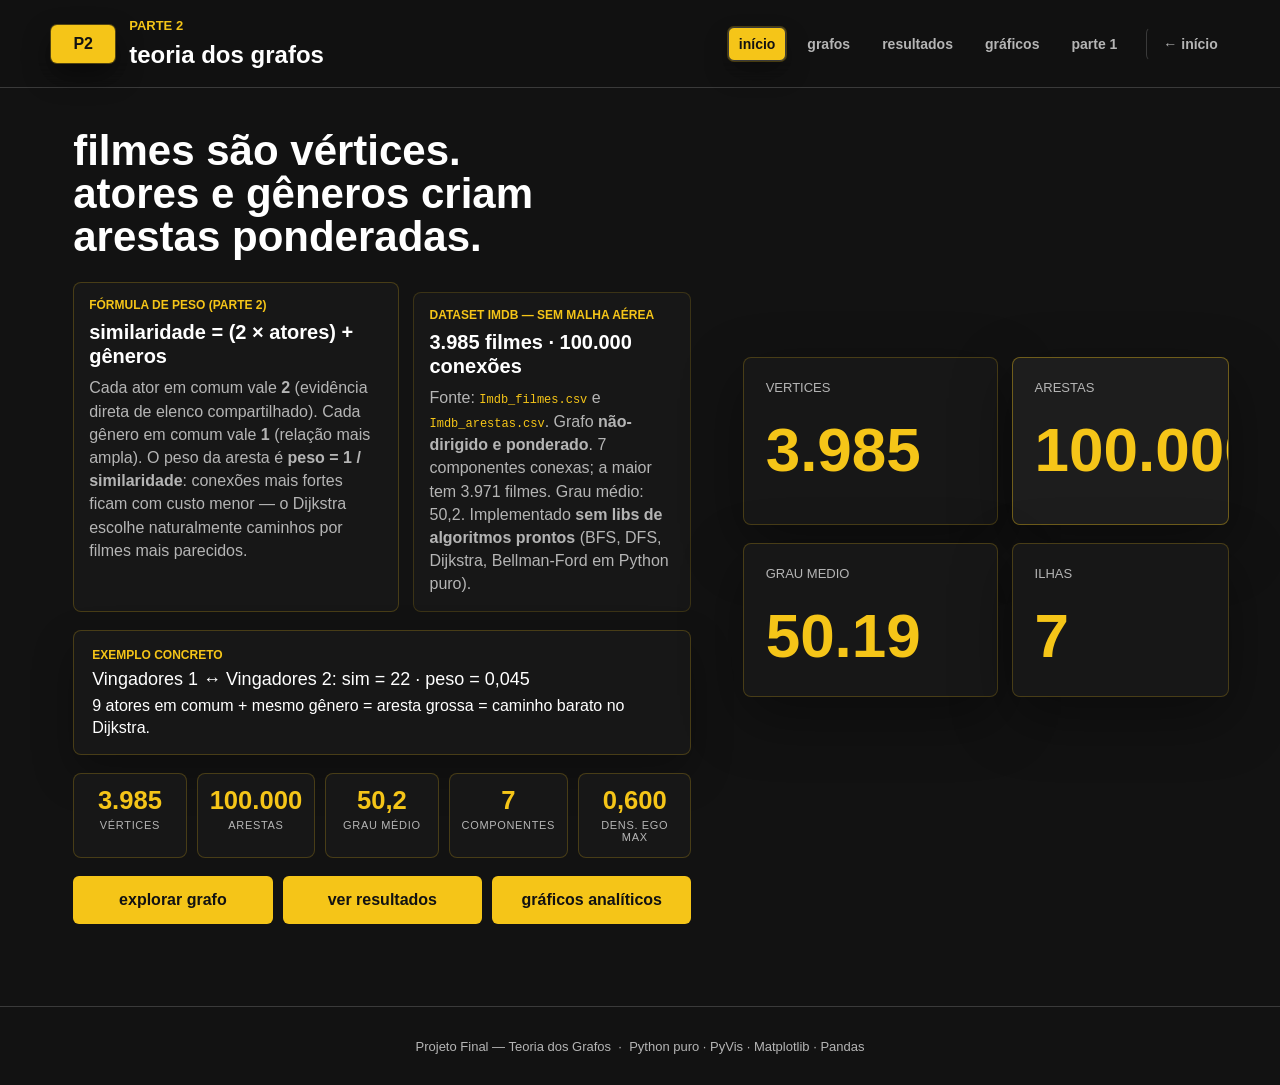
==== commit fa68d651: "Correcao de muita coisa, padronizacao da parte 1, visualizacao melhor da parte 1, add de visualizaca" ====
--- a/interface/index.html
+++ b/interface/index.html
@@ -60,6 +60,14 @@
             <strong>Vingadores 1 ↔ Vingadores 2: sim = 22 · peso = 0,045</strong>
             <em>9 atores em comum + mesmo gênero = aresta grossa = caminho barato no Dijkstra.</em>
           </aside>
+          <div class="avd2-stats-bar">
+            <div class="avd2-stat"><strong>3.985</strong><span>Vértices</span></div>
+            <div class="avd2-stat"><strong>100.000</strong><span>Arestas</span></div>
+            <div class="avd2-stat"><strong>50,2</strong><span>Grau Médio</span></div>
+            <div class="avd2-stat"><strong>7</strong><span>Componentes</span></div>
+            <div class="avd2-stat"><strong>0,600</strong><span>Dens. Ego Max</span></div>
+          </div>
+
           <div class="hero-actions">
             <button type="button" data-view="grafos">explorar grafo</button>
             <button type="button" data-view="resultados">ver resultados</button>
@@ -183,13 +191,21 @@
           <p class="section-sub">Corretude, desempenho e análise comparativa dos algoritmos sobre o grafo IMDb.</p>
         </div>
 
-        <!-- 1. Cards de resumo por algoritmo -->
+        <div class="avd2-narrative-grid" style="margin-bottom:24px;">
+          <div class="avd2-narrative">
+            <div class="avd2-narrative-label">📍 Storytelling Explanatório — O que os algoritmos responderam</div>
+            <p>BFS e DFS respondem <strong>perguntas de alcance e estrutura</strong>: quantos filmes consigo visitar a partir de <em>Jurassic Park</em>? Há ciclos? Dijkstra responde <strong>qual o caminho mais barato</strong> (= mais similar) entre dois filmes. Bellman-Ford valida o comportamento com <strong>pesos negativos e ciclos negativos</strong> — caso impossível no dataset IMDb real, por isso testado em grafos artificiais dedicados.</p>
+          </div>
+          <div class="avd2-narrative">
+            <div class="avd2-narrative-label">🎨 Gestalt — Hierarquia Visual nos Resultados</div>
+            <p>Nos cards de resumo: <strong>número grande = dado principal</strong> (hierarquia visual). Badges coloridos indicam status: <span style="color:#2ecc71;font-weight:700;">verde = conforme rubrica</span>, <span style="color:#f97316;font-weight:700;">laranja = aviso</span>, <span style="color:#ef4444;font-weight:700;">vermelho = ciclo detectado</span>. A tabela Dijkstra usa <strong>destaque amarelo no custo</strong> (dado mais importante para a rubrica) e cinza no caminho completo (detalhe secundário) — Figura-Fundo explícito.</p>
+          </div>
+        </div>
+
         <div class="results-resumo" id="results-resumo"></div>
 
-        <!-- 2. Tabelas detalhadas BFS/DFS/Dijkstra/Bellman-Ford -->
         <div id="results-tables"></div>
 
-        <!-- 3. Discussão crítica (item 5 da rubrica) -->
         <section class="discussao-section" id="discussao-critica">
           <h3 class="discussao-title">Discussão Crítica</h3>
 
@@ -300,7 +316,6 @@
           </div>
         </section>
 
-        <!-- 4. JSON técnico + benchmark -->
         <div class="results-tech-split">
           <div class="results-tech-json" id="raw-output-pane"></div>
           <aside class="results-tech-bench" id="benchmark-output" aria-label="tempos medios por algoritmo"></aside>
@@ -309,8 +324,34 @@
 
       <section class="panel-section view-panel" id="graficos" data-view-panel="graficos">
         <div class="section-heading">
-          <h2>Evidencias Visuais</h2>
-        </div>
+          <h2>Evidências Visuais</h2>
+          <p class="section-sub">Análise e Visualização de Dados — princípios de Gestalt, Storytelling Analítico e Hierarquia Visual aplicados à rede IMDb.</p>
+        </div>
+
+        <div class="avd2-narrative-grid">
+
+          <div class="avd2-narrative">
+            <div class="avd2-narrative-label">🔍 Storytelling Exploratório — Estrutura da Rede</div>
+            <p>O grafo IMDb com <strong>3.985 filmes e 100.000 conexões</strong> forma uma rede de mundo pequeno: <strong>7 componentes conexas</strong>, sendo a maior com 3.971 vértices. Grau médio de <strong>50,2 conexões por filme</strong> indica alta densidade — filmes de grandes franquias funcionam como hubs com grau > 100. A BFS a partir de <em>Jurassic Park</em> alcança toda a componente em apenas <strong>7 camadas</strong> (diâmetro efetivo pequeno).</p>
+          </div>
+
+          <div class="avd2-narrative">
+            <div class="avd2-narrative-label">📍 Storytelling Explanatório — Dijkstra e a Fórmula de Peso</div>
+            <p>A fórmula <code>peso = 1 / ((2 × atores) + gêneros)</code> transforma similaridade em custo: conexões fortes (sim = 22) custam <strong>0,045</strong>, fracas (sim = 2) custam <strong>0,500</strong>. O Dijkstra escolhe automaticamente caminhos pelos filmes mais parecidos. O par mais distante encontrado foi <em>Departures → Bad Taste</em>: <strong>13 filmes no caminho</strong>, custo 3,29, cruzando gêneros completamente distintos.</p>
+          </div>
+
+          <div class="avd2-narrative">
+            <div class="avd2-narrative-label">🎨 Gestalt — Similaridade, Figura-Fundo, Conectividade</div>
+            <p><strong>Similaridade:</strong> cor do nó = gênero principal (Action vermelho, Drama azul, Sci-Fi roxo). <strong>Figura-Fundo:</strong> fundo escuro #070707 destaca os nós amarelos. <strong>Conectividade:</strong> arestas grossas = alta similaridade (muitos atores em comum). <strong>Proximidade:</strong> o layout força-dirigido posiciona naturalmente filmes da mesma franquia próximos entre si.</p>
+          </div>
+
+          <div class="avd2-narrative">
+            <div class="avd2-narrative-label">📊 Hierarquia Visual — Tamanho, Espessura, Cor</div>
+            <p><strong>Tamanho do nó</strong> ∝ grau global (log₂): hubs como filmes Avengers ficam visualmente maiores, periféricos menores. <strong>Espessura da aresta</strong> ∝ √similaridade: arestas grossas = muitos atores em comum. <strong>Cor do nó</strong> encoda o gênero. <strong>Cor da aresta</strong> varia por modo (verde = BFS, azul claro = DFS, laranja = Dijkstra, vermelho = ciclo negativo BF).</p>
+          </div>
+
+        </div>
+
         <div class="viz-grid" id="viz-grid"></div>
       </section>
     </main>
--- a/interface/styles.css
+++ b/interface/styles.css
@@ -1323,3 +1323,95 @@
   .discussao-grid { grid-template-columns: 1fr; }
   .discussao-card-wide { grid-column: 1; }
 }
+
+/* ── AVD Parte 2 — Stats bar na hero ─────────────────────────────────────── */
+.avd2-stats-bar {
+  display: grid;
+  grid-template-columns: repeat(5, 1fr);
+  gap: 10px;
+  margin: 18px 0 0;
+  max-width: 820px;
+}
+
+.avd2-stat {
+  background: var(--panel-flat);
+  border: 1px solid var(--yellow-line);
+  border-radius: 8px;
+  padding: 14px 12px;
+  text-align: center;
+  transition: border-color 160ms;
+}
+
+.avd2-stat:hover { border-color: rgba(245, 197, 24, 0.44); }
+
+.avd2-stat strong {
+  display: block;
+  font-size: clamp(18px, 2vw, 26px);
+  font-weight: 900;
+  color: var(--primary);
+  line-height: 1;
+}
+
+.avd2-stat span {
+  display: block;
+  font-size: 11px;
+  color: var(--muted);
+  text-transform: uppercase;
+  letter-spacing: 0.06em;
+  margin-top: 5px;
+}
+
+/* ── AVD Parte 2 — Narrativas na aba gráficos ────────────────────────────── */
+.avd2-narrative-grid {
+  display: grid;
+  grid-template-columns: 1fr 1fr;
+  gap: 16px;
+  margin-bottom: 32px;
+}
+
+.avd2-narrative {
+  background: var(--panel-flat);
+  border: 1px solid var(--yellow-line);
+  border-left: 3px solid var(--primary);
+  border-radius: 8px;
+  padding: 18px 22px;
+  transition: border-color 160ms;
+}
+
+.avd2-narrative:hover { border-color: rgba(245, 197, 24, 0.44); }
+
+.avd2-narrative-label {
+  font-size: 11px;
+  font-weight: 900;
+  color: var(--primary);
+  text-transform: uppercase;
+  letter-spacing: 0.1em;
+  margin-bottom: 10px;
+}
+
+.avd2-narrative p {
+  margin: 0;
+  font-size: 14px;
+  line-height: 1.65;
+  color: var(--muted);
+}
+
+.avd2-narrative strong { color: var(--text); }
+
+.avd2-narrative code {
+  background: #2a2a2a;
+  border: 1px solid var(--line);
+  border-radius: 4px;
+  padding: 1px 5px;
+  font-size: 12px;
+  color: var(--primary);
+}
+
+@media (max-width: 900px) {
+  .avd2-narrative-grid { grid-template-columns: 1fr; }
+  .avd2-stats-bar { grid-template-columns: repeat(3, 1fr); }
+}
+
+@media (max-width: 600px) {
+  .avd2-stats-bar { grid-template-columns: repeat(2, 1fr); }
+}
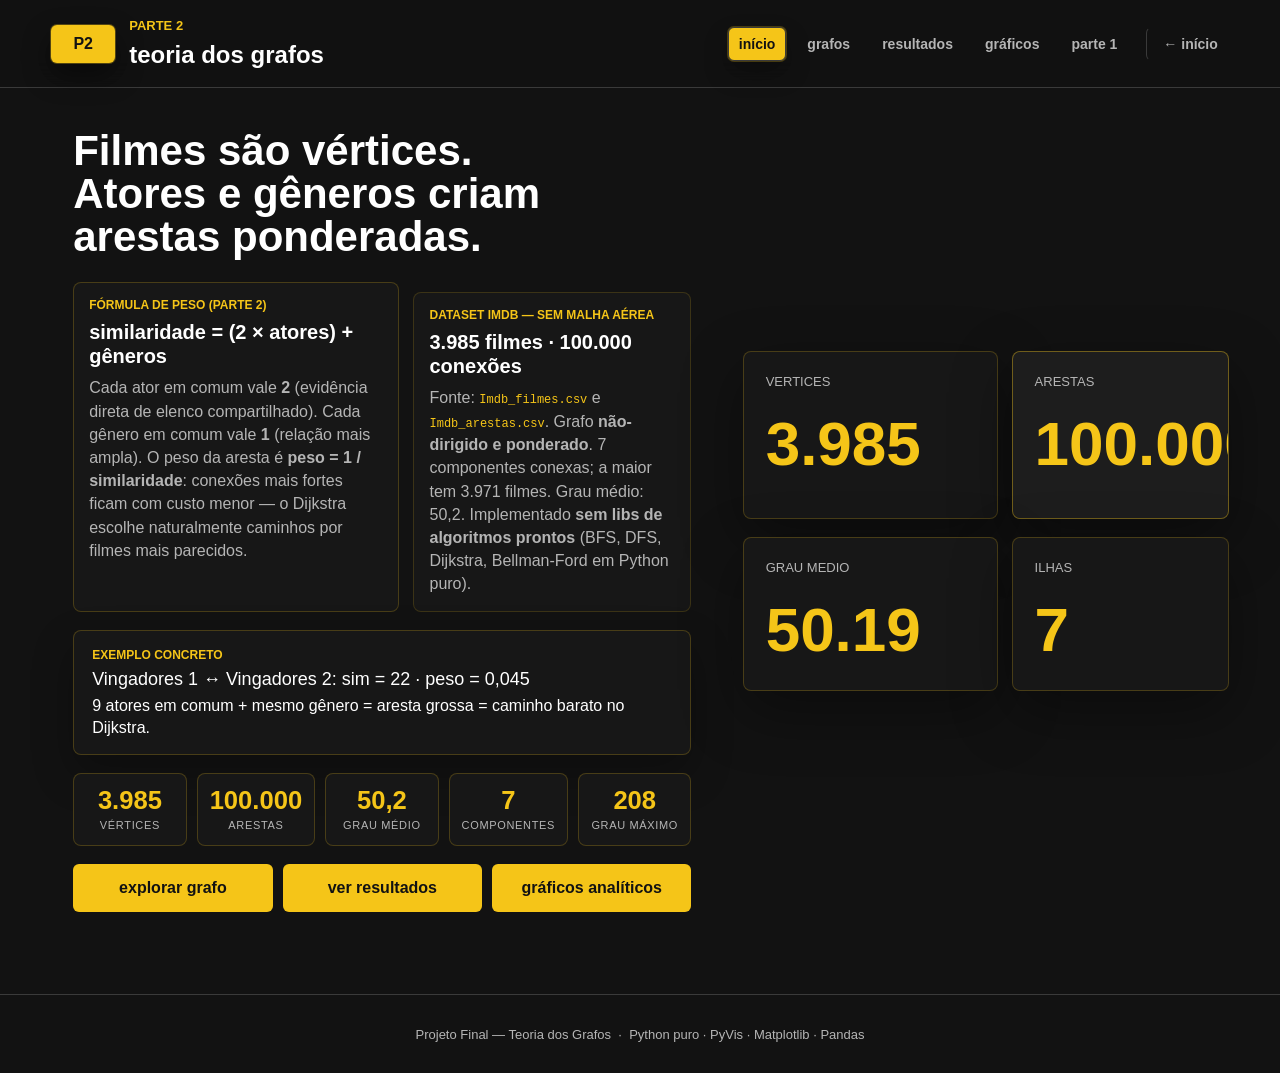
==== commit 076355be: "feat(parte2): auditoria final — viz-cards com insight/tag, gráficos premium e padronização AVD - app" ====
--- a/interface/index.html
+++ b/interface/index.html
@@ -29,7 +29,7 @@
     <main>
       <section class="hero view-panel is-active" id="inicio" data-view-panel="inicio">
         <div class="hero-copy">
-          <h2>filmes são vértices. atores e gêneros criam arestas ponderadas.</h2>
+          <h2>Filmes são vértices. Atores e gêneros criam arestas ponderadas.</h2>
           <div class="hero-info-grid">
             <article class="formula-card">
               <span>fórmula de peso (parte 2)</span>
@@ -65,7 +65,7 @@
             <div class="avd2-stat"><strong>100.000</strong><span>Arestas</span></div>
             <div class="avd2-stat"><strong>50,2</strong><span>Grau Médio</span></div>
             <div class="avd2-stat"><strong>7</strong><span>Componentes</span></div>
-            <div class="avd2-stat"><strong>0,600</strong><span>Dens. Ego Max</span></div>
+            <div class="avd2-stat"><strong>208</strong><span>Grau Máximo</span></div>
           </div>
 
           <div class="hero-actions">
@@ -324,8 +324,8 @@
 
       <section class="panel-section view-panel" id="graficos" data-view-panel="graficos">
         <div class="section-heading">
-          <h2>Evidências Visuais</h2>
-          <p class="section-sub">Análise e Visualização de Dados — princípios de Gestalt, Storytelling Analítico e Hierarquia Visual aplicados à rede IMDb.</p>
+          <h2>Análise e Visualização de Dados</h2>
+          <p class="section-sub">Gestalt, Storytelling Analítico e Hierarquia Visual aplicados à rede IMDb — cada gráfico responde uma pergunta específica sobre a estrutura do dataset.</p>
         </div>
 
         <div class="avd2-narrative-grid">
--- a/interface/styles.css
+++ b/interface/styles.css
@@ -657,6 +657,11 @@
   border-top-color: var(--primary);
   border-radius: 50%;
   box-shadow: 0 0 40px rgba(245, 197, 24, 0.18);
+  animation: spin 1.2s linear infinite;
+}
+
+@keyframes spin {
+  to { transform: rotate(360deg); }
 }
 
 .details-panel p:not(.eyebrow) {
@@ -713,7 +718,7 @@
 }
 
 .viz-grid {
-  grid-template-columns: 1fr;
+  grid-template-columns: repeat(2, minmax(0, 1fr));
   align-items: start;
 }
 
@@ -974,30 +979,50 @@
 .viz-card img {
   display: block;
   width: 100%;
-  aspect-ratio: 4 / 2;
+  aspect-ratio: 4 / 2.5;
   object-fit: contain;
-  padding: 16px 24px;
-  background: #ffffff;
+  padding: 10px 18px;
+  background: #0f172a;
   border-bottom: 1px solid var(--line);
-  filter: saturate(0.95) contrast(1.05);
 }
 
 .viz-card {
   cursor: zoom-in;
 }
 
-.viz-card div {
+/* último gráfico em posição ímpar (fica sozinho na linha) ocupa largura total */
+.viz-grid > .viz-card:last-child:nth-child(odd) {
+  grid-column: 1 / -1;
+}
+
+.viz-card div,
+.viz-card-body {
   padding: 16px;
 }
 
 .viz-card h3 {
   color: var(--primary);
   font-size: 20px;
+  margin: 4px 0 8px;
 }
 
 .viz-card p {
   margin: 0;
   color: var(--muted);
+  font-size: 13px;
+  line-height: 1.5;
+}
+
+.viz-card-tag {
+  display: inline-block;
+  font-size: 11px;
+  font-weight: 600;
+  letter-spacing: 0.04em;
+  text-transform: uppercase;
+  color: var(--bg);
+  background: var(--primary);
+  border-radius: 4px;
+  padding: 2px 8px;
 }
 
 .viz-card:hover {
@@ -1068,8 +1093,9 @@
   height: min(74vh, 860px);
   object-fit: contain;
   padding: 12px;
-  background: #ffffff;
+  background: #0f172a;
   border-radius: 8px;
+  border: 1px solid var(--yellow-line);
 }
 
 .image-modal-panel > p {
@@ -1097,6 +1123,12 @@
   }
 
   .benchmark-row {
+    grid-template-columns: 1fr;
+  }
+}
+
+@media (max-width: 900px) {
+  .viz-grid {
     grid-template-columns: 1fr;
   }
 }
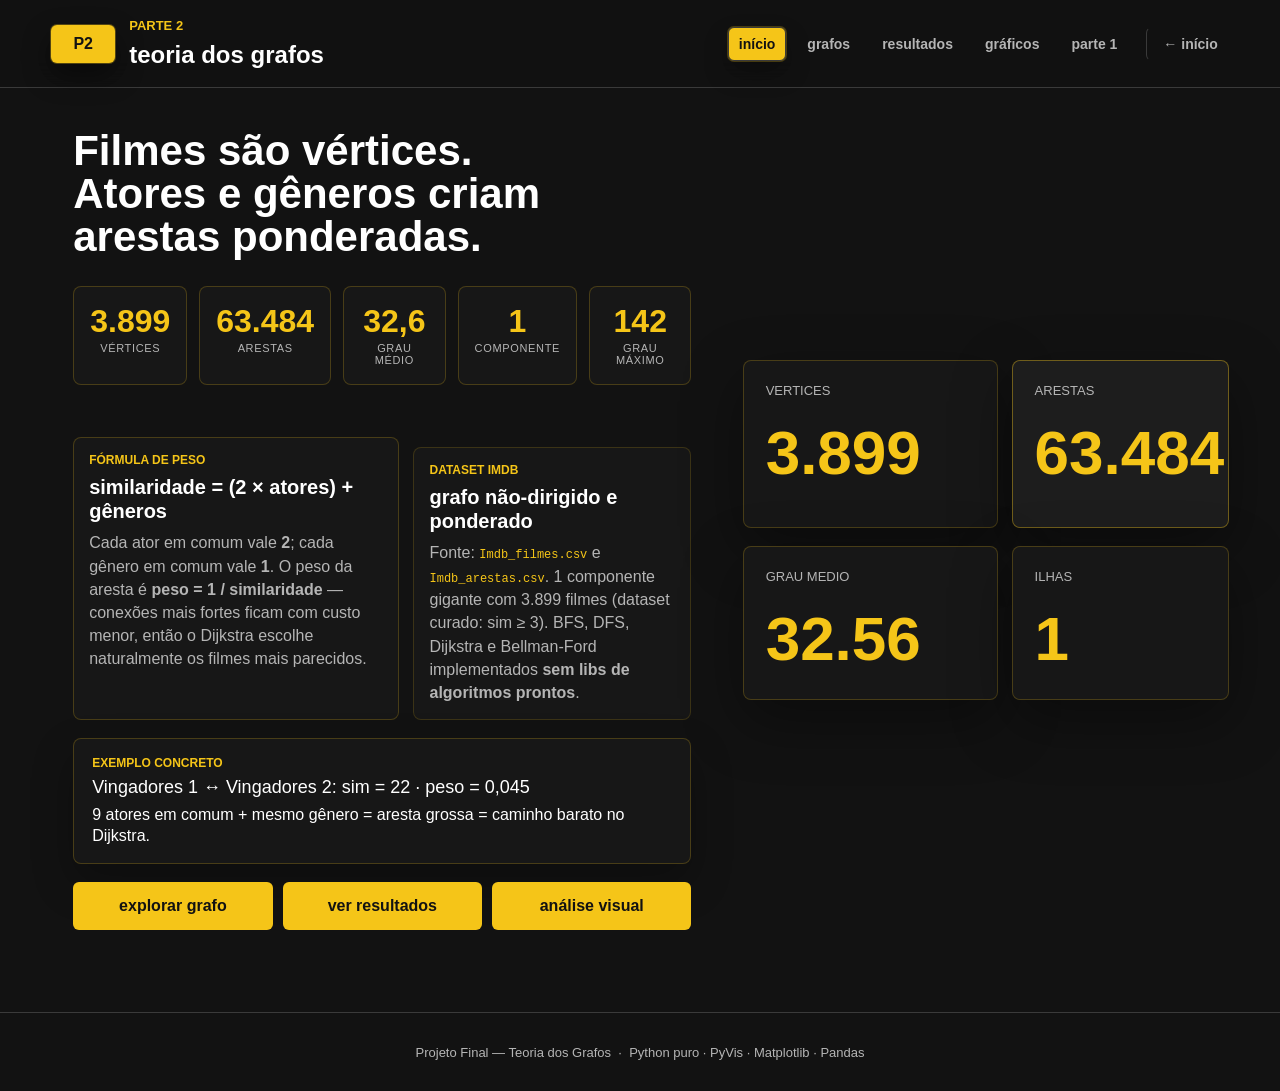
==== commit c8a4235f: "Parte bruta toda pronta, falta apenas refinar tudo, rever htmls e rever os layouts para apresentacao" ====
--- a/interface/index.html
+++ b/interface/index.html
@@ -1,11 +1,184 @@
 <!doctype html>
-<html lang="pt-br">
+<html lang="pt-BR">
   <head>
     <meta charset="utf-8">
     <meta name="viewport" content="width=device-width, initial-scale=1">
     <title>Parte 2 — Rede IMDb | Teoria dos Grafos</title>
     <link rel="stylesheet" href="lib/vis-9.1.2/vis-network.css">
-    <link rel="stylesheet" href="styles.css?v=22">
+    <link rel="stylesheet" href="styles.css?v=24">
+    <style>
+      .p2-section { margin-top: 48px; }
+      .p2-section-title {
+        margin: 0 0 6px;
+        color: var(--primary);
+        font-size: clamp(20px, 2.5vw, 28px);
+        font-weight: 900;
+      }
+      .p2-section-sub {
+        margin: 0 0 24px;
+        color: var(--muted);
+        font-size: 14px;
+        line-height: 1.6;
+        max-width: 760px;
+      }
+
+      .p2-stats {
+        display: grid;
+        grid-template-columns: repeat(5, 1fr);
+        gap: 12px;
+        margin-bottom: 28px;
+      }
+      .p2-stat {
+        background: var(--panel-flat);
+        border: 1px solid var(--yellow-line);
+        border-radius: 8px;
+        padding: 18px 16px;
+        text-align: center;
+        transition: border-color 160ms;
+      }
+      .p2-stat:hover { border-color: rgba(245,197,24,.44); }
+      .p2-stat strong {
+        display: block;
+        font-size: clamp(22px, 2.5vw, 34px);
+        font-weight: 900;
+        color: var(--primary);
+        line-height: 1;
+      }
+      .p2-stat span {
+        font-size: 11px;
+        color: var(--muted);
+        text-transform: uppercase;
+        letter-spacing: .06em;
+        margin-top: 5px;
+        display: block;
+      }
+
+      .p2-narrative {
+        background: var(--panel-flat);
+        border-left: 3px solid var(--primary);
+        border-radius: 0 8px 8px 0;
+        padding: 16px 20px;
+        margin-bottom: 24px;
+      }
+      .p2-narrative-label {
+        font-size: 11px;
+        font-weight: 700;
+        text-transform: uppercase;
+        letter-spacing: .07em;
+        color: var(--primary);
+        margin-bottom: 8px;
+      }
+      .p2-narrative p {
+        margin: 0;
+        color: var(--muted);
+        font-size: 14px;
+        line-height: 1.65;
+      }
+      .p2-narrative p strong { color: var(--text); }
+      .p2-narrative code {
+        font-family: monospace;
+        font-size: 12px;
+        color: var(--primary);
+        background: rgba(245,197,24,.08);
+        padding: 1px 5px;
+        border-radius: 3px;
+      }
+
+      .p2-gallery { display: grid; grid-template-columns: 1fr; gap: 28px; }
+      .p2-figure {
+        margin: 0;
+        background: var(--panel-flat);
+        border: 1px solid var(--yellow-line);
+        border-radius: 8px;
+        overflow: hidden;
+        transition: transform 160ms ease, border-color 160ms ease;
+      }
+      .p2-figure:hover { transform: translateY(-2px); border-color: rgba(245,197,24,.44); }
+      .p2-figure a { display: block; }
+      .p2-figure img {
+        display: block;
+        width: 100%;
+        height: auto;
+        aspect-ratio: 4/2.2;
+        object-fit: contain;
+        background: #fff;
+      }
+      .p2-figure figcaption {
+        padding: 12px 16px;
+        color: var(--muted);
+        font-size: 13px;
+        line-height: 1.45;
+      }
+      .p2-figure figcaption strong { color: var(--text); }
+
+      .p2-2col {
+        display: grid;
+        grid-template-columns: repeat(2, minmax(0,1fr));
+        gap: 20px;
+        margin-bottom: 20px;
+      }
+
+      .p2-tabs {
+        display: flex;
+        gap: 4px;
+        margin-bottom: 28px;
+        border-bottom: 1px solid var(--line);
+        padding-bottom: 0;
+      }
+      .p2-tab-btn {
+        padding: 9px 18px;
+        border: none;
+        border-radius: 6px 6px 0 0;
+        background: transparent;
+        color: var(--muted);
+        font: 700 13px/1 "Segoe UI", sans-serif;
+        cursor: pointer;
+        border-bottom: 2px solid transparent;
+        margin-bottom: -1px;
+        transition: color 130ms, border-color 130ms;
+      }
+      .p2-tab-btn.active { color: var(--primary); border-color: var(--primary); }
+      .p2-tab-btn:hover:not(.active) { color: var(--text); }
+      .p2-pane { display: none; }
+      .p2-pane.active { display: block; }
+
+      .p2-result-intro {
+        display: grid;
+        grid-template-columns: repeat(2, minmax(0,1fr));
+        gap: 16px;
+        margin-bottom: 28px;
+      }
+      .p2-result-intro-card {
+        background: var(--panel-flat);
+        border: 1px solid var(--yellow-line);
+        border-radius: 8px;
+        padding: 18px 20px;
+      }
+      .p2-result-intro-card .label {
+        font-size: 11px;
+        font-weight: 700;
+        text-transform: uppercase;
+        letter-spacing: .07em;
+        color: var(--primary);
+        margin-bottom: 8px;
+      }
+      .p2-result-intro-card p {
+        margin: 0;
+        color: var(--muted);
+        font-size: 14px;
+        line-height: 1.6;
+      }
+      .p2-result-intro-card p strong { color: var(--text); }
+
+      @media (max-width: 900px) {
+        .p2-stats { grid-template-columns: repeat(3, 1fr); }
+        .p2-2col { grid-template-columns: 1fr; }
+        .p2-result-intro { grid-template-columns: 1fr; }
+      }
+      @media (max-width: 600px) {
+        .p2-stats { grid-template-columns: repeat(2, 1fr); }
+      }
+    </style>
   </head>
   <body>
     <header class="topbar">
@@ -30,48 +203,48 @@
       <section class="hero view-panel is-active" id="inicio" data-view-panel="inicio">
         <div class="hero-copy">
           <h2>Filmes são vértices. Atores e gêneros criam arestas ponderadas.</h2>
+
+          <div class="p2-stats" style="margin-top:28px;">
+            <div class="p2-stat"><strong>3.899</strong><span>Vértices</span></div>
+            <div class="p2-stat"><strong>63.484</strong><span>Arestas</span></div>
+            <div class="p2-stat"><strong>32,6</strong><span>Grau Médio</span></div>
+            <div class="p2-stat"><strong>1</strong><span>Componente</span></div>
+            <div class="p2-stat"><strong>142</strong><span>Grau Máximo</span></div>
+          </div>
+
           <div class="hero-info-grid">
             <article class="formula-card">
-              <span>fórmula de peso (parte 2)</span>
+              <span>fórmula de peso</span>
               <strong>similaridade = (2 × atores) + gêneros</strong>
               <p>
-                Cada ator em comum vale <b>2</b> (evidência direta de elenco compartilhado).
-                Cada gênero em comum vale <b>1</b> (relação mais ampla).
-                O peso da aresta é <b>peso = 1 / similaridade</b>:
-                conexões mais fortes ficam com custo menor — o Dijkstra
-                escolhe naturalmente caminhos por filmes mais parecidos.
+                Cada ator em comum vale <b>2</b>; cada gênero em comum vale <b>1</b>.
+                O peso da aresta é <b>peso = 1 / similaridade</b> — conexões mais fortes
+                ficam com custo menor, então o Dijkstra escolhe naturalmente os filmes
+                mais parecidos.
               </p>
             </article>
             <article>
-              <span>dataset IMDb — sem malha aérea</span>
-              <strong>3.985 filmes · 100.000 conexões</strong>
+              <span>dataset IMDb</span>
+              <strong>grafo não-dirigido e ponderado</strong>
               <p>
                 Fonte: <code style="font-size:12px;color:var(--primary)">Imdb_filmes.csv</code>
                 e <code style="font-size:12px;color:var(--primary)">Imdb_arestas.csv</code>.
-                Grafo <b>não-dirigido e ponderado</b>. 7 componentes conexas;
-                a maior tem 3.971 filmes. Grau médio: 50,2.
-                Implementado <b>sem libs de algoritmos prontos</b>
-                (BFS, DFS, Dijkstra, Bellman-Ford em Python puro).
-              </p>
-            </article>
-          </div>
+                1 componente gigante com 3.899 filmes (dataset curado: sim ≥ 3).
+                BFS, DFS, Dijkstra e Bellman-Ford implementados <b>sem libs de algoritmos prontos</b>.
+              </p>
+            </article>
+          </div>
+
           <aside class="cinema-note">
             <span>exemplo concreto</span>
             <strong>Vingadores 1 ↔ Vingadores 2: sim = 22 · peso = 0,045</strong>
             <em>9 atores em comum + mesmo gênero = aresta grossa = caminho barato no Dijkstra.</em>
           </aside>
-          <div class="avd2-stats-bar">
-            <div class="avd2-stat"><strong>3.985</strong><span>Vértices</span></div>
-            <div class="avd2-stat"><strong>100.000</strong><span>Arestas</span></div>
-            <div class="avd2-stat"><strong>50,2</strong><span>Grau Médio</span></div>
-            <div class="avd2-stat"><strong>7</strong><span>Componentes</span></div>
-            <div class="avd2-stat"><strong>208</strong><span>Grau Máximo</span></div>
-          </div>
 
           <div class="hero-actions">
             <button type="button" data-view="grafos">explorar grafo</button>
             <button type="button" data-view="resultados">ver resultados</button>
-            <button type="button" data-view="graficos">gráficos analíticos</button>
+            <button type="button" data-view="graficos">análise visual</button>
           </div>
         </div>
         <div class="hero-side">
@@ -97,90 +270,91 @@
       </section>
 
       <section class="panel-section view-panel" id="grafos" data-view-panel="grafos">
-        <div class="section-heading">
-          <h2>Visualização Interativa</h2>
-        </div>
-
+
+        <!-- barra de modos — substituiu o select técnico -->
+        <div class="graph-toolbar">
+          <div class="graph-mode-btns" role="group" aria-label="modo de visualização">
+            <button type="button" class="gmode-btn active" data-mode="franquias">
+              <span class="gmode-icon">◈</span>
+              <span class="gmode-label">Franquias</span>
+            </button>
+            <button type="button" class="gmode-btn" data-mode="similaridade">
+              <span class="gmode-icon">◎</span>
+              <span class="gmode-label">Hubs</span>
+            </button>
+            <button type="button" class="gmode-btn" data-mode="bfs">
+              <span class="gmode-icon">↠</span>
+              <span class="gmode-label">BFS</span>
+            </button>
+            <button type="button" class="gmode-btn" data-mode="dfs">
+              <span class="gmode-icon">↡</span>
+              <span class="gmode-label">DFS</span>
+            </button>
+            <button type="button" class="gmode-btn" data-mode="dijkstra">
+              <span class="gmode-icon">⬡</span>
+              <span class="gmode-label">Dijkstra</span>
+            </button>
+            <button type="button" class="gmode-btn" data-mode="bellman-ford">
+              <span class="gmode-icon">⚠</span>
+              <span class="gmode-label">Bellman</span>
+            </button>
+            <button type="button" class="gmode-btn gmode-btn-full" data-mode="grafo-completo">
+              <span class="gmode-icon">⊞</span>
+              <span class="gmode-label">Completo</span>
+            </button>
+          </div>
+
+          <!-- busca e rota unificadas -->
+          <div class="graph-search-bar">
+            <datalist id="movies-list"></datalist>
+            <input id="graph-search" type="search" class="gsearch-input" placeholder="buscar filme..." list="movies-list" autocomplete="off" aria-label="buscar filme no grafo">
+            <span class="gsearch-sep"></span>
+            <input id="route-origem" type="search" class="gsearch-input gsearch-route" placeholder="de..." list="movies-list" autocomplete="off" aria-label="origem da rota">
+            <input id="route-destino" type="search" class="gsearch-input gsearch-route" placeholder="até..." list="movies-list" autocomplete="off" aria-label="destino da rota">
+            <select id="route-algorithm" class="gsearch-algo" aria-label="algoritmo de rota">
+              <option value="dijkstra">Dijkstra</option>
+              <option value="dfs">DFS</option>
+            </select>
+            <button id="route-run-btn" type="button" class="gsearch-go" aria-label="calcular rota">→</button>
+            <button id="reset-graph-btn" type="button" class="gsearch-reset" aria-label="limpar">✕</button>
+          </div>
+        </div>
+
+        <!-- filtros contextuais -->
+        <div class="graph-filters" id="graph-filters">
+          <div class="gfilter-group" id="filter-genero">
+            <span class="gfilter-label">gênero</span>
+            <button type="button" class="gfilter-btn active" data-filter-genero="">Todos</button>
+            <button type="button" class="gfilter-btn" data-filter-genero="Action">Ação</button>
+            <button type="button" class="gfilter-btn" data-filter-genero="Drama">Drama</button>
+            <button type="button" class="gfilter-btn" data-filter-genero="Comedy">Comédia</button>
+            <button type="button" class="gfilter-btn" data-filter-genero="Sci-Fi">Ficção Científica</button>
+            <button type="button" class="gfilter-btn" data-filter-genero="Horror">Terror</button>
+            <button type="button" class="gfilter-btn" data-filter-genero="Animation">Animação</button>
+          </div>
+          <div class="gfilter-group" id="filter-grau">
+            <span class="gfilter-label">importância</span>
+            <button type="button" class="gfilter-btn active" data-filter-grau="0">Todos</button>
+            <button type="button" class="gfilter-btn" data-filter-grau="10">Grau &gt; 10</button>
+            <button type="button" class="gfilter-btn" data-filter-grau="20">Grau &gt; 20</button>
+            <button type="button" class="gfilter-btn" data-filter-grau="50">Hubs (≥ 50)</button>
+          </div>
+        </div>
+
+        <!-- área principal: grafo + painel de detalhes -->
         <div class="graph-shell">
-          <aside class="graph-controls">
-            <div class="panel-kicker">controle da cena</div>
-            <label for="graph-mode">modo do grafo</label>
-            <select id="graph-mode">
-              <option value="franquias">franquias — grupos por elenco</option>
-              <option value="similaridade">maior similaridade</option>
-              <option value="bfs">bfs — percurso por camadas</option>
-              <option value="dfs">dfs — percurso em profundidade</option>
-              <option value="dijkstra">dijkstra — menor caminho</option>
-              <option value="bellman-ford">bellman-ford — pesos negativos</option>
-              <option value="grafo-completo">grafo completo (100k arestas)</option>
-            </select>
-
-            <datalist id="movies-list"></datalist>
-
-            <label for="graph-search">buscar</label>
-            <div class="search-row">
-              <input id="graph-search" type="search" placeholder="ex: Jurassic Park" list="movies-list" autocomplete="off">
-              <button id="search-btn" type="button">buscar</button>
-            </div>
-
-            <div class="route-tool">
-              <span class="route-tool-title">filme x filme</span>
-              <input id="route-origem" type="search" placeholder="origem Jurassic Park" list="movies-list" autocomplete="off">
-              <input id="route-destino" type="search" placeholder="destino Pulp Fiction" list="movies-list" autocomplete="off">
-              <select id="route-algorithm">
-                <option value="dijkstra">dijkstra</option>
-                <option value="dfs">profundidade</option>
-              </select>
-              <button id="route-run-btn" type="button">calcular rota</button>
-            </div>
-
-            <button id="reset-graph-btn" type="button">limpar destaque</button>
-
-            <div class="legend">
-              <strong>legenda visual</strong>
-              <span><i class="legend-dot origin"></i>origem / início</span>
-              <span><i class="legend-dot destino"></i>destino / fim</span>
-              <span><i class="legend-line"></i>aresta destacada</span>
-              <hr>
-              <span>nó maior = mais conexões (grau)</span>
-              <span>aresta grossa = alta similaridade</span>
-              <span>cor do nó = gênero principal</span>
-              <span style="margin-top:2px;font-style:italic;">passe o mouse para detalhes</span>
-            </div>
-          </aside>
-
           <div class="graph-area">
-            <button class="graph-fullscreen-btn" id="graph-fullscreen-btn" type="button">maximizar</button>
+            <button class="graph-fullscreen-btn" id="graph-fullscreen-btn" type="button">⤢</button>
             <div id="network"></div>
             <div class="graph-placeholder" id="graph-placeholder">
               <span class="loader-ring"></span>
-              <strong>grafo ainda nao carregado</strong>
-              <p>escolha um modo, busque um filme ou calcule uma rota para visualizar as conexoes.</p>
+              <strong>carregando rede cinematográfica...</strong>
+              <p>3.899 filmes · 63.484 conexões por elenco</p>
             </div>
           </div>
 
-          <aside class="details-panel" id="details-panel">
-            <p class="eyebrow">selecao</p>
-            <h3>nenhum item selecionado</h3>
-            <p>ao clicar em um filme ou aresta, os dados aparecem aqui.</p>
-            <dl class="detail-list">
-              <div>
-                <dt>filme</dt>
-                <dd>--</dd>
-              </div>
-              <div>
-                <dt>conexao</dt>
-                <dd>--</dd>
-              </div>
-              <div>
-                <dt>similaridade</dt>
-                <dd>--</dd>
-              </div>
-              <div>
-                <dt>peso</dt>
-                <dd>--</dd>
-              </div>
-            </dl>
+          <aside class="details-panel" id="details-panel" aria-label="detalhes do filme selecionado">
+            <!-- conteúdo injetado por JS -->
           </aside>
         </div>
       </section>
@@ -188,17 +362,17 @@
       <section class="panel-section view-panel" id="resultados" data-view-panel="resultados">
         <div class="section-heading section-heading-resultados">
           <h2>Resultados e Discussão Crítica</h2>
-          <p class="section-sub">Corretude, desempenho e análise comparativa dos algoritmos sobre o grafo IMDb.</p>
-        </div>
-
-        <div class="avd2-narrative-grid" style="margin-bottom:24px;">
-          <div class="avd2-narrative">
-            <div class="avd2-narrative-label">📍 Storytelling Explanatório — O que os algoritmos responderam</div>
-            <p>BFS e DFS respondem <strong>perguntas de alcance e estrutura</strong>: quantos filmes consigo visitar a partir de <em>Jurassic Park</em>? Há ciclos? Dijkstra responde <strong>qual o caminho mais barato</strong> (= mais similar) entre dois filmes. Bellman-Ford valida o comportamento com <strong>pesos negativos e ciclos negativos</strong> — caso impossível no dataset IMDb real, por isso testado em grafos artificiais dedicados.</p>
-          </div>
-          <div class="avd2-narrative">
-            <div class="avd2-narrative-label">🎨 Gestalt — Hierarquia Visual nos Resultados</div>
-            <p>Nos cards de resumo: <strong>número grande = dado principal</strong> (hierarquia visual). Badges coloridos indicam status: <span style="color:#2ecc71;font-weight:700;">verde = conforme rubrica</span>, <span style="color:#f97316;font-weight:700;">laranja = aviso</span>, <span style="color:#ef4444;font-weight:700;">vermelho = ciclo detectado</span>. A tabela Dijkstra usa <strong>destaque amarelo no custo</strong> (dado mais importante para a rubrica) e cinza no caminho completo (detalhe secundário) — Figura-Fundo explícito.</p>
+          <p class="section-sub">Corretude, desempenho e análise comparativa dos 4 algoritmos implementados sobre o grafo IMDb.</p>
+        </div>
+
+        <div class="p2-result-intro">
+          <div class="p2-result-intro-card">
+            <div class="label">Storytelling Explanatório — o que cada algoritmo responde</div>
+            <p><strong>BFS e DFS</strong> respondem perguntas de alcance e estrutura: quantos filmes consigo visitar? Há ciclos? <strong>Dijkstra</strong> encontra o caminho de menor custo — filmes mais parecidos. <strong>Bellman-Ford</strong> valida pesos negativos e detecta ciclos negativos, testado em grafos artificiais pois o IMDb só tem pesos positivos.</p>
+          </div>
+          <div class="p2-result-intro-card">
+            <div class="label">Gestalt — hierarquia visual dos resultados</div>
+            <p><strong>Número grande = dado principal</strong> (hierarquia visual). Badges coloridos indicam status: <span style="color:#2ecc71;font-weight:700;">verde</span> = correto, <span style="color:#f97316;font-weight:700;">laranja</span> = aviso, <span style="color:#ef4444;font-weight:700;">vermelho</span> = ciclo negativo. Destaque amarelo no custo e cinza no caminho — Figura-Fundo explícito.</p>
           </div>
         </div>
 
@@ -216,8 +390,8 @@
               <p>
                 A BFS percorre o grafo por <strong>camadas</strong>, garantindo que cada filme visitado está
                 na menor distância (em número de arestas) da fonte. Sobre o grafo IMDb, a partir de
-                <em>Jurassic Park</em>, a BFS alcançou <strong>3.971 filmes em 7 camadas</strong>,
-                provando que a maior componente conexa tem diâmetro pequeno — típico de redes de
+                <em>Jurassic Park</em>, a BFS alcançou <strong>3.899 filmes em 7 camadas</strong>,
+                provando que a componente gigante tem diâmetro pequeno — típico de redes de
                 co-ocorrência densas.
               </p>
               <p>
@@ -325,34 +499,100 @@
       <section class="panel-section view-panel" id="graficos" data-view-panel="graficos">
         <div class="section-heading">
           <h2>Análise e Visualização de Dados</h2>
-          <p class="section-sub">Gestalt, Storytelling Analítico e Hierarquia Visual aplicados à rede IMDb — cada gráfico responde uma pergunta específica sobre a estrutura do dataset.</p>
-        </div>
-
-        <div class="avd2-narrative-grid">
-
-          <div class="avd2-narrative">
-            <div class="avd2-narrative-label">🔍 Storytelling Exploratório — Estrutura da Rede</div>
-            <p>O grafo IMDb com <strong>3.985 filmes e 100.000 conexões</strong> forma uma rede de mundo pequeno: <strong>7 componentes conexas</strong>, sendo a maior com 3.971 vértices. Grau médio de <strong>50,2 conexões por filme</strong> indica alta densidade — filmes de grandes franquias funcionam como hubs com grau > 100. A BFS a partir de <em>Jurassic Park</em> alcança toda a componente em apenas <strong>7 camadas</strong> (diâmetro efetivo pequeno).</p>
-          </div>
-
-          <div class="avd2-narrative">
-            <div class="avd2-narrative-label">📍 Storytelling Explanatório — Dijkstra e a Fórmula de Peso</div>
-            <p>A fórmula <code>peso = 1 / ((2 × atores) + gêneros)</code> transforma similaridade em custo: conexões fortes (sim = 22) custam <strong>0,045</strong>, fracas (sim = 2) custam <strong>0,500</strong>. O Dijkstra escolhe automaticamente caminhos pelos filmes mais parecidos. O par mais distante encontrado foi <em>Departures → Bad Taste</em>: <strong>13 filmes no caminho</strong>, custo 3,29, cruzando gêneros completamente distintos.</p>
-          </div>
-
-          <div class="avd2-narrative">
-            <div class="avd2-narrative-label">🎨 Gestalt — Similaridade, Figura-Fundo, Conectividade</div>
-            <p><strong>Similaridade:</strong> cor do nó = gênero principal (Action vermelho, Drama azul, Sci-Fi roxo). <strong>Figura-Fundo:</strong> fundo escuro #070707 destaca os nós amarelos. <strong>Conectividade:</strong> arestas grossas = alta similaridade (muitos atores em comum). <strong>Proximidade:</strong> o layout força-dirigido posiciona naturalmente filmes da mesma franquia próximos entre si.</p>
-          </div>
-
-          <div class="avd2-narrative">
-            <div class="avd2-narrative-label">📊 Hierarquia Visual — Tamanho, Espessura, Cor</div>
-            <p><strong>Tamanho do nó</strong> ∝ grau global (log₂): hubs como filmes Avengers ficam visualmente maiores, periféricos menores. <strong>Espessura da aresta</strong> ∝ √similaridade: arestas grossas = muitos atores em comum. <strong>Cor do nó</strong> encoda o gênero. <strong>Cor da aresta</strong> varia por modo (verde = BFS, azul claro = DFS, laranja = Dijkstra, vermelho = ciclo negativo BF).</p>
-          </div>
-
-        </div>
-
-        <div class="viz-grid" id="viz-grid"></div>
+          <p class="section-sub">Gestalt, Storytelling Analítico e Hierarquia Visual aplicados à rede IMDb — 5 gráficos, cada um responde uma pergunta específica sobre a estrutura do dataset.</p>
+        </div>
+
+        <div class="p2-section">
+          <div class="p2-stats">
+            <div class="p2-stat"><strong>3.899</strong><span>Vértices (|V|)</span></div>
+            <div class="p2-stat"><strong>63.484</strong><span>Arestas (|E|)</span></div>
+            <div class="p2-stat"><strong>32,6</strong><span>Grau Médio</span></div>
+            <div class="p2-stat"><strong>1</strong><span>Componente</span></div>
+            <div class="p2-stat"><strong>142</strong><span>Grau Máximo</span></div>
+          </div>
+
+          <div class="p2-tabs">
+            <button type="button" class="p2-tab-btn active" onclick="p2Tab('estrutura',this)">1. Como é a rede?</button>
+            <button type="button" class="p2-tab-btn" onclick="p2Tab('travessia',this)">2. BFS vs DFS</button>
+            <button type="button" class="p2-tab-btn" onclick="p2Tab('dijkstra',this)">3. Dijkstra</button>
+            <button type="button" class="p2-tab-btn" onclick="p2Tab('comparacao',this)">4. Comparação</button>
+          </div>
+
+          <div id="p2-pane-estrutura" class="p2-pane active">
+            <div class="p2-narrative">
+              <div class="p2-narrative-label">🔍 Storytelling Exploratório — Como é essa rede?</div>
+              <p>O grafo IMDb é uma <strong>rede de mundo pequeno</strong>. A distribuição de graus segue lei de potência — a maioria dos filmes tem grau baixo, mas hubs como <em>Royal Tenenbaums</em> (grau 142) concentram centenas de conexões e atuam como pontos de passagem obrigatórios. A rede é <strong>completamente conectada</strong>: todos os 3.899 filmes estão em uma única componente gigante (dataset curado, sim ≥ 3). O gráfico A mostra a estrutura completa; o ranking B revela os filmes que, se removidos, desconectariam mais vizinhos.</p>
+            </div>
+            <figure class="p2-figure">
+              <a href="../out/parte2/parte2_estrutura_rede.png" target="_blank">
+                <img src="../out/parte2/parte2_estrutura_rede.png" alt="dashboard estrutura da rede">
+              </a>
+              <figcaption>
+                <strong>Dashboard Exploratório — Estrutura da rede IMDb</strong>
+                · Gestalt: <em>Figura-Fundo</em> (distribuição log), <em>Similaridade</em> (cores dos hubs), <em>Região Comum</em> (componentes) ·
+                <strong>A</strong>: cauda longa evidencia lei de potência · grau médio 32,6 · top 10% hubs destacados em vermelho ·
+                <strong>B</strong>: True Romance lidera com grau 208 · barra dourada = máximo absoluto ·
+                <strong>C</strong>: 99,6% dos filmes na componente gigante
+              </figcaption>
+            </figure>
+          </div>
+
+          <div id="p2-pane-travessia" class="p2-pane">
+            <div class="p2-narrative">
+              <div class="p2-narrative-label">🔍 Storytelling Exploratório — BFS e DFS percorrem a rede da mesma forma?</div>
+              <p>Não. O gráfico compara diretamente o <strong>grau dos filmes visitados</strong> por cada algoritmo a partir de <em>Jurassic Park</em>. <strong>BFS visita primeiro os filmes mais conectados</strong> (Pulp Fiction, Independence Day — vizinhos famosos). <strong>DFS mergulha imediatamente no primeiro vizinho</strong>, chegando em filmes obscuros na 2ª posição (Fresh, Maze Runner). Ambos visitam os mesmos 3.899 filmes no total, detectam ciclos, e percorrem a rede em 7 camadas (BFS). O insight é sobre <em>por que cada algoritmo existe</em>: BFS é ideal para menor número de saltos, DFS para exploração profunda e detecção de ciclos.</p>
+            </div>
+            <figure class="p2-figure">
+              <a href="../out/parte2/parte2_heatmap_bfs_dfs.png" target="_blank">
+                <img src="../out/parte2/parte2_heatmap_bfs_dfs.png" alt="heatmap BFS vs DFS">
+              </a>
+              <figcaption>
+                <strong>Heatmap de Visitação — BFS vs DFS</strong>
+                · Gestalt: <em>Similaridade</em> (verde = BFS, azul = DFS), <em>Região Comum</em> (cada coluna = uma fonte) ·
+                Linha = posição de visitação (1° ao 15°) · Quanto mais escuro = visitado mais tarde ·
+                BFS tende a colunas com filmes conhecidos no topo; DFS com filmes obscuros ·
+                Todas as 3 fontes visitam 3.899 filmes e detectam ciclos
+              </figcaption>
+            </figure>
+          </div>
+
+          <div id="p2-pane-dijkstra" class="p2-pane">
+            <div class="p2-narrative">
+              <div class="p2-narrative-label">📍 Storytelling Explanatório — O Dijkstra realmente escolhe os filmes mais parecidos?</div>
+              <p>Sim. Com <code>peso = 1 / similaridade</code>, o Dijkstra minimiza custo priorizando filmes com elenco compartilhado. O <strong>caminho mais longo</strong> encontrado vai de <em>Departures (drama japonês)</em> até <em>Bad Taste (terror Peter Jackson)</em> em <strong>13 filmes</strong> e custo 3,29 — cruzando gêneros completamente distintos através de filmes "ponte". O <strong>caminho mais similar</strong> (Jurassic Park → Pulp Fiction, 2 saltos, custo 0,33) mostra a outra extremidade: filmes vizinhos com elenco diretamente compartilhado. A visualização prova que o algoritmo está correto: cada seta é uma aresta com peso real do dataset.</p>
+            </div>
+            <figure class="p2-figure">
+              <a href="../out/parte2/parte2_caminho_dijkstra.png" target="_blank">
+                <img src="../out/parte2/parte2_caminho_dijkstra.png" alt="caminhos Dijkstra">
+              </a>
+              <figcaption>
+                <strong>Caminhos Mínimos Dijkstra</strong>
+                · Gestalt: <em>Conectividade</em> (setas = arestas), <em>Proximidade</em> (sequência linear = ordem do caminho), <em>Figura-Fundo</em> (vermelho=origem, verde=destino, dourado=intermediário) ·
+                Superior: Departures → Bad Taste · 13 filmes · custo 3,294 ·
+                Inferior: exemplo com menor custo total
+              </figcaption>
+            </figure>
+          </div>
+
+          <div id="p2-pane-comparacao" class="p2-pane">
+            <div class="p2-narrative">
+              <div class="p2-narrative-label">📊 Storytelling Explanatório — Qual algoritmo usar em cada situação?</div>
+              <p>O heatmap de adequação mostra que <strong>não existe algoritmo universalmente melhor</strong> — cada um tem seu papel. <strong>BFS e DFS</strong> são ideais quando velocidade importa (O(V+E) = 8–11ms). <strong>Dijkstra</strong> é o único que encontra o caminho de menor custo ponderado (O((V+E)logV) = 20ms). <strong>Bellman-Ford</strong> é o único que suporta pesos negativos e detecta ciclos negativos, mas O(V·E) torna impraticável no IMDb completo — por isso testado em grafo artificial. O benchmark confirma empiricamente as complexidades teóricas.</p>
+            </div>
+            <figure class="p2-figure">
+              <a href="../out/parte2/parte2_heatmap_performance.png" target="_blank">
+                <img src="../out/parte2/parte2_heatmap_performance.png" alt="heatmap de performance e comparação">
+              </a>
+              <figcaption>
+                <strong>Dashboard de Comparação — Heatmap de Adequação + Benchmark</strong>
+                · Gestalt: <em>Similaridade</em> (verde = melhor, vermelho = pior, por critério), <em>Figura-Fundo</em> (escala log no benchmark) ·
+                Esquerda: matriz algoritmo × critério com rótulos de tempo e complexidade ·
+                Direita: benchmark real em escala logarítmica — BFS 9ms · DFS 11ms · Dijkstra 20ms · Bellman-Ford* µs
+              </figcaption>
+            </figure>
+          </div>
+
+        </div>
       </section>
     </main>
 
@@ -376,8 +616,8 @@
       <section class="image-modal-panel" style="max-width:480px;text-align:center;gap:1rem;">
         <h2 style="margin:0">grafo completo</h2>
         <p style="margin:0;line-height:1.6">
-          Renderiza os <strong>3.000 links mais fortes</strong> do dataset (de 100.000).<br>
-          O roteamento filme x filme continua usando todas as 100.000 arestas.<br>
+          Renderiza os <strong>3.000 links mais fortes</strong> do dataset (de 63.484).<br>
+          O roteamento filme x filme continua usando todas as 63.484 arestas.<br>
           Pode demorar alguns segundos para carregar.
         </p>
         <div style="display:flex;gap:.75rem;justify-content:center;flex-wrap:wrap">
@@ -392,6 +632,14 @@
     </footer>
 
     <script src="lib/vis-9.1.2/vis-network.min.js"></script>
-    <script src="app.js?v=42"></script>
+    <script src="app.js?v=43"></script>
+    <script>
+      window.p2Tab = function p2Tab(id, btn) {
+        document.querySelectorAll(".p2-pane").forEach((p) => { p.classList.remove("active"); });
+        document.querySelectorAll(".p2-tab-btn").forEach((b) => { b.classList.remove("active"); });
+        document.getElementById(`p2-pane-${id}`).classList.add("active");
+        btn.classList.add("active");
+      };
+    </script>
   </body>
 </html>
--- a/interface/styles.css
+++ b/interface/styles.css
@@ -33,6 +33,64 @@
   font-family: "Segoe UI", Arial, sans-serif;
 }
 
+/* ── elementos de formulário globais — antes de qualquer seletor de classe ── */
+label {
+  color: var(--muted);
+  font-size: 12px;
+  font-weight: 700;
+  text-transform: uppercase;
+}
+
+select,
+input,
+button {
+  width: 100%;
+  border: 1px solid var(--line);
+  border-radius: 6px;
+  font: inherit;
+}
+
+select,
+input {
+  min-height: 36px;
+  padding: 0 10px;
+  background: #111111;
+  color: var(--text);
+}
+
+button {
+  min-height: 36px;
+  padding: 0 14px;
+  color: #121212;
+  background: var(--primary);
+  border-color: transparent;
+  font-weight: 800;
+  cursor: pointer;
+  transition: transform 140ms ease, filter 140ms ease, background 140ms ease, border-color 140ms ease;
+}
+
+button:hover {
+  filter: brightness(1.08);
+  transform: translateY(-1px);
+}
+
+button:active {
+  transform: translateY(0);
+}
+
+select:focus,
+input:focus,
+button:focus-visible,
+.viz-card:focus-visible {
+  outline: 2px solid rgba(245, 197, 24, 0.72);
+  outline-offset: 3px;
+}
+
+input.search-miss {
+  border-color: var(--danger);
+  box-shadow: 0 0 0 2px rgba(255, 77, 77, 0.18);
+}
+
 body.modal-open {
   overflow: hidden;
 }
@@ -396,32 +454,216 @@
   line-height: 1.55;
 }
 
-.graph-shell {
-  display: grid;
-  grid-template-columns: 300px minmax(680px, 1fr) 280px;
-  gap: 16px;
-  min-height: calc(100vh - 178px);
-}
-
-.graph-controls,
-.details-panel {
-  padding: 20px;
-}
-
-.graph-controls {
+/* ── toolbar de modos ────────────────────────────────────────────────────── */
+.graph-toolbar {
+  display: flex;
+  align-items: center;
+  gap: 12px;
+  padding: 10px 0 14px;
+  flex-wrap: wrap;
+}
+
+.graph-mode-btns {
+  display: flex;
+  gap: 4px;
+  flex-shrink: 0;
+}
+
+.gmode-btn {
   display: flex;
   flex-direction: column;
-  gap: 8px;
-  overflow-y: auto;
-}
-
-.panel-kicker {
+  align-items: center;
+  gap: 3px;
+  width: auto;
+  min-height: auto;
+  padding: 8px 14px 7px;
+  background: var(--panel-flat);
+  border: 1px solid var(--line);
+  border-radius: 8px;
+  color: var(--muted);
+  font-size: 11px;
+  font-weight: 700;
+  text-transform: uppercase;
+  letter-spacing: .05em;
+  cursor: pointer;
+  transition: background 130ms, color 130ms, border-color 130ms, transform 130ms;
+}
+
+.gmode-btn .gmode-icon {
+  font-size: 16px;
+  line-height: 1;
+  color: var(--muted);
+  transition: color 130ms;
+}
+
+.gmode-btn.active,
+.gmode-btn:hover {
+  background: rgba(245, 197, 24, 0.10);
+  border-color: var(--primary);
+  color: var(--primary);
+  transform: none;
+  filter: none;
+}
+
+.gmode-btn.active .gmode-icon,
+.gmode-btn:hover .gmode-icon {
+  color: var(--primary);
+}
+
+.gmode-btn-full {
+  border-style: dashed;
+  opacity: .7;
+}
+
+.gmode-btn-full:hover,
+.gmode-btn-full.active {
+  opacity: 1;
+}
+
+/* ── filtros contextuais ─────────────────────────────────────────────────── */
+.graph-filters {
+  display: flex;
+  flex-wrap: wrap;
+  gap: 10px 20px;
+  padding: 0 0 10px;
+  border-bottom: 1px solid rgba(255,255,255,.06);
+  margin-bottom: 10px;
+}
+
+.graph-filters.is-hidden { display: none; }
+
+.gfilter-group {
+  display: flex;
+  align-items: center;
+  gap: 5px;
+  flex-wrap: wrap;
+}
+
+.gfilter-label {
+  color: var(--muted);
+  font-size: 11px;
+  font-weight: 700;
+  text-transform: uppercase;
+  letter-spacing: .06em;
+  margin-right: 2px;
+  white-space: nowrap;
+}
+
+.gfilter-btn {
+  display: inline-flex;
+  align-items: center;
+  width: auto;
+  min-height: 24px;
+  padding: 2px 10px;
+  background: rgba(255,255,255,.04);
+  border: 1px solid var(--line);
+  border-radius: 99px;
+  color: var(--muted);
+  font-size: 11px;
+  font-weight: 600;
+  cursor: pointer;
+  transition: color 120ms, border-color 120ms, background 120ms;
+}
+
+.gfilter-btn:hover,
+.gfilter-btn.active {
+  color: var(--primary);
+  border-color: rgba(245,197,24,.45);
+  background: rgba(245,197,24,.08);
+  filter: none;
+  transform: none;
+}
+
+/* ── barra de busca/rota unificada ───────────────────────────────────────── */
+.graph-search-bar {
+  display: flex;
+  align-items: center;
+  gap: 6px;
+  flex: 1;
+  min-width: 0;
+  background: var(--panel-flat);
+  border: 1px solid var(--line);
+  border-radius: 8px;
+  padding: 4px 8px;
+}
+
+.gsearch-input {
+  flex: 1;
+  min-width: 80px;
+  min-height: 30px;
+  padding: 0 8px;
+  background: transparent;
+  border: none;
+  border-radius: 4px;
   color: var(--text);
+  font: inherit;
   font-size: 13px;
+}
+
+.gsearch-input:focus {
+  outline: none;
+  background: rgba(245, 197, 24, 0.05);
+}
+
+.gsearch-input::placeholder { color: var(--muted); opacity: .7; }
+
+.gsearch-sep {
+  width: 1px;
+  height: 20px;
+  background: var(--line);
+  flex-shrink: 0;
+}
+
+.gsearch-route { max-width: 140px; }
+
+.gsearch-algo {
+  min-height: 28px;
+  padding: 0 6px;
+  background: rgba(255,255,255,.04);
+  border: 1px solid var(--line);
+  border-radius: 5px;
+  color: var(--muted);
+  font: inherit;
+  font-size: 12px;
+  cursor: pointer;
+  flex-shrink: 0;
+  width: auto;
+}
+
+.gsearch-go {
+  min-height: 28px;
+  padding: 0 12px;
+  background: var(--primary);
+  color: #111;
+  border: none;
+  border-radius: 5px;
   font-weight: 900;
-  text-transform: uppercase;
-}
-
+  font-size: 15px;
+  cursor: pointer;
+  flex-shrink: 0;
+  width: auto;
+  transition: filter 130ms, transform 130ms;
+}
+
+.gsearch-go:hover { filter: brightness(1.1); transform: none; }
+
+.gsearch-reset {
+  min-height: 28px;
+  padding: 0 8px;
+  background: transparent;
+  color: var(--muted);
+  border: 1px solid transparent;
+  border-radius: 5px;
+  font-size: 13px;
+  cursor: pointer;
+  flex-shrink: 0;
+  width: auto;
+  transition: color 130ms, border-color 130ms;
+}
+
+.gsearch-reset:hover { color: var(--danger); border-color: var(--danger); background: transparent; transform: none; filter: none; }
+
+/* label global (usado em outras seções) */
 label {
   color: var(--muted);
   font-size: 12px;
@@ -429,6 +671,7 @@
   text-transform: uppercase;
 }
 
+/* inputs/buttons globais (usados fora do grafo) */
 select,
 input,
 button {
@@ -444,19 +687,6 @@
   padding: 0 10px;
   background: #111111;
   color: var(--text);
-}
-
-input.search-miss {
-  border-color: var(--danger);
-  box-shadow: 0 0 0 2px rgba(255, 77, 77, 0.18);
-}
-
-select:focus,
-input:focus,
-button:focus-visible,
-.viz-card:focus-visible {
-  outline: 2px solid rgba(245, 197, 24, 0.72);
-  outline-offset: 3px;
 }
 
 button {
@@ -470,6 +700,20 @@
   transition: transform 140ms ease, filter 140ms ease, background 140ms ease, border-color 140ms ease;
 }
 
+/* estados de foco e erro — depois dos seletores base para especificidade correta */
+select:focus,
+input:focus,
+button:focus-visible,
+.viz-card:focus-visible {
+  outline: 2px solid rgba(245, 197, 24, 0.72);
+  outline-offset: 3px;
+}
+
+input.search-miss {
+  border-color: var(--danger);
+  box-shadow: 0 0 0 2px rgba(255, 77, 77, 0.18);
+}
+
 button:hover {
   filter: brightness(1.08);
   transform: translateY(-1px);
@@ -479,97 +723,22 @@
   transform: translateY(0);
 }
 
-.search-row {
-  display: grid;
-  grid-template-columns: 1fr 86px;
-  gap: 8px;
-}
-
-.route-tool {
-  display: grid;
-  gap: 6px;
-  padding: 10px;
-  background: rgba(255, 255, 255, 0.035);
-  border: 1px solid rgba(245, 197, 24, 0.18);
-  border-radius: 8px;
-}
-
-.route-tool-title {
-  color: var(--primary);
-  font-size: 12px;
-  font-weight: 900;
-  text-transform: uppercase;
-}
-
-.legend {
-  display: flex;
-  flex-direction: column;
-  gap: 6px;
-  margin-top: auto;
-  padding: 12px;
-  background: rgba(255,255,255,0.03);
-  border: 1px solid var(--yellow-line);
-  border-radius: 8px;
-  color: var(--muted);
-  font-size: 12px;
-}
-
-.legend strong {
-  display: block;
-  margin-bottom: 4px;
-  color: var(--text);
-  font-size: 12px;
-  font-weight: 900;
-  text-transform: uppercase;
-  letter-spacing: 0.05em;
-}
-
-.legend span {
-  display: flex;
-  align-items: center;
-  gap: 8px;
-  font-size: 12px;
-  line-height: 1.4;
-  color: var(--muted);
-}
-
-.legend hr {
-  border: none;
-  border-top: 1px solid var(--line);
-  margin: 4px 0;
-}
-
-.legend-dot {
-  flex: 0 0 auto;
-  width: 10px;
-  height: 10px;
-  border-radius: 999px;
-}
-
-.legend-dot.origin {
-  background: var(--success);
-}
-
-.legend-dot.destino {
-  background: var(--danger);
-}
-
-.legend-line {
-  flex: 0 0 auto;
-  width: 22px;
-  height: 3px;
-  border-radius: 999px;
-  background: var(--warning);
+/* ── shell do grafo: grafo + painel lateral ──────────────────────────────── */
+.graph-shell {
+  display: grid;
+  grid-template-columns: 1fr 300px;
+  gap: 14px;
+  min-height: calc(100vh - 210px);
 }
 
 .graph-area {
   position: relative;
-  height: calc(100vh - 178px);
-  min-height: 620px;
+  height: calc(100vh - 210px);
+  min-height: 580px;
   overflow: hidden;
   background: #070707;
   border: 1px solid var(--yellow-line);
-  border-radius: 8px;
+  border-radius: 10px;
   box-shadow: inset 0 0 90px rgba(0, 0, 0, 0.55), var(--shadow);
 }
 
@@ -693,6 +862,233 @@
   margin: 5px 0 0;
   color: var(--text);
 }
+
+.detail-genre-row {
+  display: flex;
+  flex-wrap: wrap;
+  gap: 5px;
+  margin: 6px 0 0;
+}
+
+.detail-genre-tag {
+  display: inline-block;
+  padding: 2px 9px;
+  background: rgba(245, 197, 24, 0.12);
+  border: 1px solid rgba(245, 197, 24, 0.28);
+  border-radius: 99px;
+  color: var(--primary);
+  font-size: 11px;
+  font-weight: 700;
+  width: auto;
+  min-height: unset;
+  cursor: default;
+}
+
+.detail-hints {
+  display: flex;
+  flex-wrap: wrap;
+  align-items: center;
+  gap: 6px;
+  margin: 14px 0 0;
+}
+
+.detail-hints > span {
+  color: var(--muted);
+  font-size: 11px;
+  font-weight: 700;
+  text-transform: uppercase;
+  flex-basis: 100%;
+}
+
+.detail-hint-btn {
+  padding: 4px 10px;
+  background: rgba(255, 255, 255, 0.05);
+  border: 1px solid var(--line);
+  border-radius: 6px;
+  color: var(--muted);
+  font-size: 12px;
+  width: auto;
+  min-height: unset;
+  cursor: pointer;
+  transition: color 140ms, border-color 140ms, background 140ms;
+}
+
+.detail-hint-btn:hover {
+  color: var(--primary);
+  border-color: rgba(245, 197, 24, 0.45);
+  background: rgba(245, 197, 24, 0.08);
+  filter: none;
+  transform: none;
+}
+
+.detail-list.detail-list-muted div {
+  opacity: 0.55;
+}
+
+/* ── painel lateral: estado inicial rico ─────────────────────────────────── */
+.detail-stat-row {
+  display: flex;
+  gap: 8px;
+  margin: 12px 0 0;
+}
+
+.detail-stat {
+  flex: 1;
+  display: flex;
+  flex-direction: column;
+  align-items: center;
+  padding: 8px 4px;
+  background: rgba(245,197,24,.07);
+  border: 1px solid rgba(245,197,24,.18);
+  border-radius: 8px;
+  text-align: center;
+}
+
+.detail-stat strong {
+  color: var(--primary);
+  font-size: 15px;
+  font-weight: 900;
+}
+
+.detail-stat span {
+  color: var(--muted);
+  font-size: 10px;
+  text-transform: uppercase;
+  letter-spacing: .05em;
+  margin-top: 2px;
+}
+
+.detail-section-title {
+  color: var(--muted);
+  font-size: 10px;
+  font-weight: 700;
+  text-transform: uppercase;
+  letter-spacing: .07em;
+  margin: 14px 0 6px;
+}
+
+.hub-list { display: flex; flex-direction: column; gap: 5px; }
+
+.hub-row {
+  display: flex;
+  align-items: center;
+  justify-content: space-between;
+  gap: 6px;
+}
+
+.hub-grau {
+  color: var(--muted);
+  font-size: 11px;
+  white-space: nowrap;
+  flex-shrink: 0;
+}
+
+.comm-dots {
+  display: flex;
+  flex-wrap: wrap;
+  gap: 6px 10px;
+}
+
+.comm-dot-item {
+  color: var(--muted);
+  font-size: 11px;
+  display: flex;
+  align-items: center;
+}
+
+/* ── painel lateral: visualização de algoritmos ──────────────────────────── */
+.mode-legend {
+  display: flex;
+  flex-wrap: wrap;
+  gap: 5px 10px;
+  margin: 10px 0 4px;
+}
+
+.legend-item {
+  display: flex;
+  align-items: center;
+  gap: 5px;
+  color: var(--muted);
+  font-size: 11px;
+}
+
+.legend-dot {
+  display: inline-block;
+  width: 10px;
+  height: 10px;
+  border-radius: 50%;
+  flex-shrink: 0;
+}
+
+.algo-visual {
+  margin: 12px 0 4px;
+  padding: 10px 12px;
+  background: rgba(255,255,255,.03);
+  border: 1px solid rgba(255,255,255,.08);
+  border-radius: 8px;
+}
+
+.algo-tree { font-size: 12px; line-height: 1.7; }
+
+.algo-node { color: var(--muted); padding-left: 0; }
+.algo-node-origem { color: var(--success); font-weight: 700; }
+.algo-node-l1 { color: var(--primary); }
+.algo-node-l2 { color: var(--text); opacity: .8; }
+.algo-node-l3 { color: var(--muted); }
+
+.algo-branch { padding-left: 14px; border-left: 1px solid rgba(255,255,255,.12); margin-left: 4px; }
+
+.algo-path {
+  display: flex;
+  align-items: center;
+  flex-wrap: wrap;
+  gap: 4px;
+  margin-bottom: 6px;
+}
+
+.algo-path-node {
+  padding: 3px 8px;
+  border-radius: 6px;
+  font-size: 11px;
+  font-weight: 700;
+}
+
+.algo-path-origem { background: rgba(46,204,113,.18); color: var(--success); border: 1px solid rgba(46,204,113,.35); }
+.algo-path-destino { background: rgba(255,77,77,.18); color: #ff6b6b; border: 1px solid rgba(255,77,77,.35); }
+.algo-path-mid { background: rgba(245,197,24,.12); color: var(--primary); border: 1px solid rgba(245,197,24,.28); }
+.algo-path-arrow { color: var(--muted); font-size: 13px; }
+.algo-path-caption { color: var(--muted); font-size: 11px; margin: 0; }
+
+.algo-cases { display: flex; flex-direction: column; gap: 7px; }
+
+.algo-case {
+  display: flex;
+  flex-direction: column;
+  gap: 3px;
+  padding: 8px 10px;
+  border-radius: 7px;
+  font-size: 11px;
+}
+
+.algo-case span:last-child { color: var(--muted); }
+
+.algo-case-ok {
+  background: rgba(46,204,113,.08);
+  border: 1px solid rgba(46,204,113,.25);
+}
+
+.algo-case-bad {
+  background: rgba(255,77,77,.08);
+  border: 1px solid rgba(255,77,77,.25);
+}
+
+.algo-case-badge {
+  font-weight: 700;
+  font-size: 12px;
+}
+
+.algo-case-ok .algo-case-badge { color: var(--success); }
+.algo-case-bad .algo-case-badge { color: var(--danger); }
 
 .detail-empty {
   display: flex;
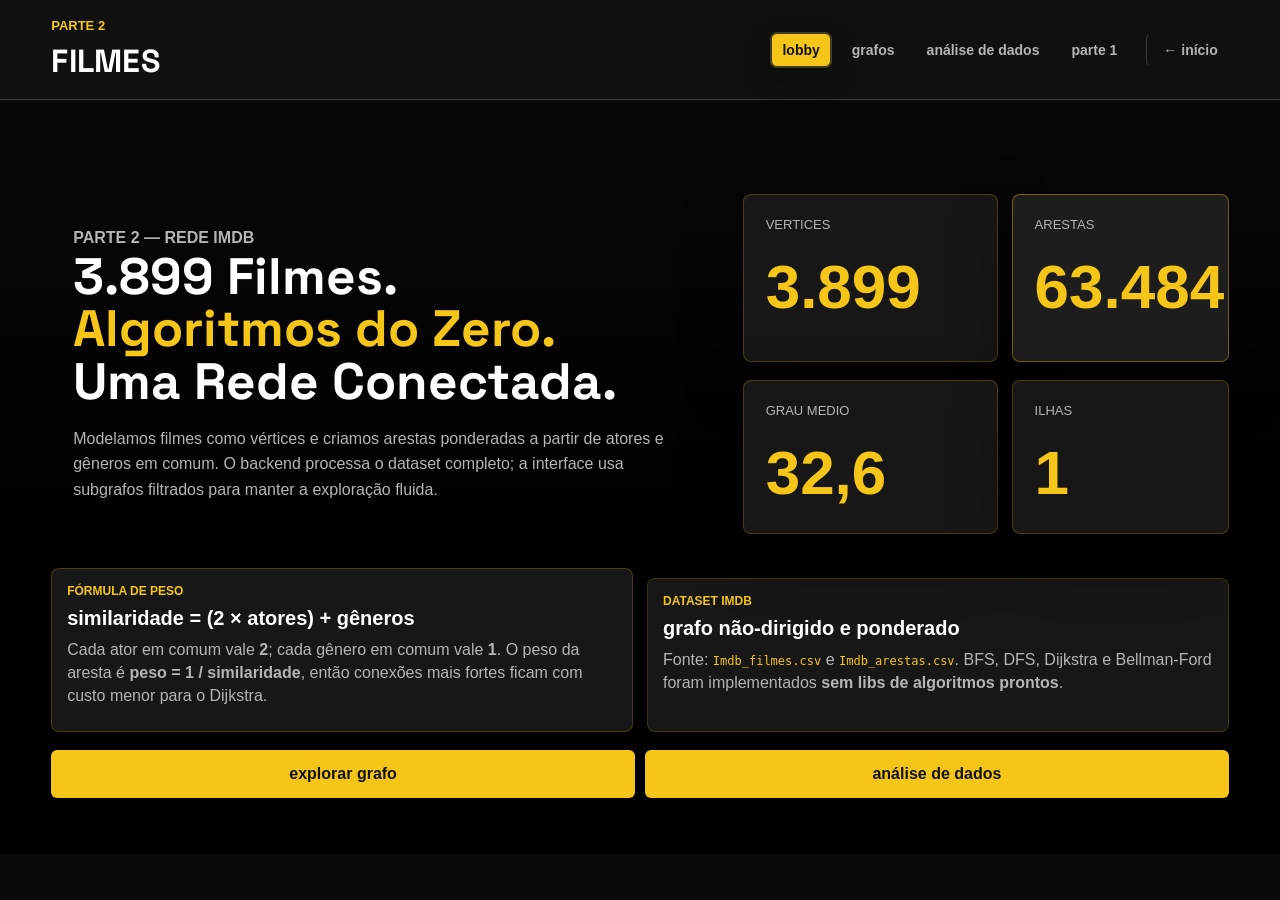
==== commit a91ed16e: "feat(interface): ajustando a bagunca que tava" ====
--- a/interface/index.html
+++ b/interface/index.html
@@ -6,7 +6,24 @@
     <title>Parte 2 — Rede IMDb | Teoria dos Grafos</title>
     <link rel="stylesheet" href="lib/vis-9.1.2/vis-network.css">
     <link rel="stylesheet" href="styles.css?v=24">
+    <link rel="preconnect" href="https://fonts.googleapis.com">
+    <link rel="preconnect" href="https://fonts.gstatic.com" crossorigin>
+    <link href="https://fonts.googleapis.com/css2?family=Space+Grotesk:wght@500;600;700&display=swap" rel="stylesheet">
     <style>
+      /* ── coesão com a landing: fonte display nos títulos + base mais escura ── */
+      :root { --font-display: "Space Grotesk", "Segoe UI", Arial, sans-serif; }
+      body { background: linear-gradient(180deg, #0a0a0a, #000000 60%); }
+      .brand-mark,
+      .topbar h1,
+      .hero-copy h2,
+      #grafos .section-heading h2,
+      #resultados .section-heading-resultados h2,
+      #graficos .section-heading h2,
+      .p2-section-title,
+      .p2-stat strong,
+      .avd2-stat strong { font-family: var(--font-display); }
+      .topbar h1 { font-size: clamp(22px, 2.6vw, 32px); text-transform: uppercase; letter-spacing: 0.01em; }
+
       .p2-section { margin-top: 48px; }
       .p2-section-title {
         margin: 0 0 6px;
@@ -21,6 +38,55 @@
         line-height: 1.6;
         max-width: 760px;
       }
+
+      .p2-lobby-hero {
+        min-height: auto;
+        padding: 72px 0 34px;
+      }
+      .p2-lobby-hero .hero-copy h2 {
+        margin: 0 0 18px;
+        font-size: clamp(32px, 4vw, 56px);
+      }
+      .p2-lobby-hero .hero-copy p {
+        margin: 0;
+        color: var(--muted);
+        font-size: 16px;
+        line-height: 1.6;
+        max-width: 680px;
+      }
+      .p2-lobby-grid {
+        max-width: none;
+        grid-template-columns: repeat(2, minmax(0, 1fr));
+        margin-top: 0;
+      }
+      .p2-lobby-actions {
+        margin-top: 18px;
+        grid-template-columns: repeat(2, minmax(0, 1fr));
+      }
+
+      .p2-analysis-tabs {
+        display: grid;
+        grid-template-columns: repeat(2, minmax(0, 1fr));
+        gap: 0;
+        margin: 24px 0 28px;
+        border-bottom: 1px solid var(--line);
+      }
+      .p2-analysis-tab {
+        border: 0;
+        border-bottom: 2px solid transparent;
+        border-radius: 0;
+        background: transparent;
+        color: var(--muted);
+        padding: 14px 16px;
+        font-weight: 800;
+        cursor: pointer;
+      }
+      .p2-analysis-tab.active {
+        color: var(--primary);
+        border-bottom-color: var(--primary);
+      }
+      .p2-analysis-panel { display: none; }
+      .p2-analysis-panel.active { display: block; }
 
       .p2-stats {
         display: grid;
@@ -183,89 +249,80 @@
   <body>
     <header class="topbar">
       <div class="brand">
-        <span class="brand-mark">P2</span>
         <div>
           <p class="eyebrow">parte 2</p>
-          <h1>teoria dos grafos</h1>
+          <h1>Filmes</h1>
         </div>
       </div>
       <nav class="nav">
-        <a class="is-active" href="#inicio" data-view="inicio">início</a>
+        <a class="is-active" href="#inicio" data-view="inicio">lobby</a>
         <a href="#grafos" data-view="grafos">grafos</a>
-        <a href="#resultados" data-view="resultados">resultados</a>
-        <a href="#graficos" data-view="graficos">gráficos</a>
+        <a href="#analise" data-view="analise">análise de dados</a>
         <a href="parte1.html">parte 1</a>
         <a href="../index.html" style="border-left:1px solid var(--line);padding-left:1rem;margin-left:0.5rem;">← início</a>
       </nav>
     </header>
 
     <main>
-      <section class="hero view-panel is-active" id="inicio" data-view-panel="inicio">
-        <div class="hero-copy">
-          <h2>Filmes são vértices. Atores e gêneros criam arestas ponderadas.</h2>
-
-          <div class="p2-stats" style="margin-top:28px;">
-            <div class="p2-stat"><strong>3.899</strong><span>Vértices</span></div>
-            <div class="p2-stat"><strong>63.484</strong><span>Arestas</span></div>
-            <div class="p2-stat"><strong>32,6</strong><span>Grau Médio</span></div>
-            <div class="p2-stat"><strong>1</strong><span>Componente</span></div>
-            <div class="p2-stat"><strong>142</strong><span>Grau Máximo</span></div>
-          </div>
-
-          <div class="hero-info-grid">
-            <article class="formula-card">
-              <span>fórmula de peso</span>
-              <strong>similaridade = (2 × atores) + gêneros</strong>
-              <p>
-                Cada ator em comum vale <b>2</b>; cada gênero em comum vale <b>1</b>.
-                O peso da aresta é <b>peso = 1 / similaridade</b> — conexões mais fortes
-                ficam com custo menor, então o Dijkstra escolhe naturalmente os filmes
-                mais parecidos.
-              </p>
-            </article>
-            <article>
-              <span>dataset IMDb</span>
-              <strong>grafo não-dirigido e ponderado</strong>
-              <p>
-                Fonte: <code style="font-size:12px;color:var(--primary)">Imdb_filmes.csv</code>
-                e <code style="font-size:12px;color:var(--primary)">Imdb_arestas.csv</code>.
-                1 componente gigante com 3.899 filmes (dataset curado: sim ≥ 3).
-                BFS, DFS, Dijkstra e Bellman-Ford implementados <b>sem libs de algoritmos prontos</b>.
-              </p>
-            </article>
-          </div>
-
-          <aside class="cinema-note">
-            <span>exemplo concreto</span>
-            <strong>Vingadores 1 ↔ Vingadores 2: sim = 22 · peso = 0,045</strong>
-            <em>9 atores em comum + mesmo gênero = aresta grossa = caminho barato no Dijkstra.</em>
-          </aside>
-
-          <div class="hero-actions">
-            <button type="button" data-view="grafos">explorar grafo</button>
-            <button type="button" data-view="resultados">ver resultados</button>
-            <button type="button" data-view="graficos">análise visual</button>
-          </div>
-        </div>
-        <div class="hero-side">
-          <div class="metric-grid" id="dataset-metrics">
-            <article class="metric-card">
-              <span>vertices</span>
-              <strong data-field="num_vertices">--</strong>
-            </article>
-            <article class="metric-card">
-              <span>arestas</span>
-              <strong data-field="num_arestas">--</strong>
-            </article>
-            <article class="metric-card">
-              <span>grau medio</span>
-              <strong data-field="grau_medio">--</strong>
-            </article>
-            <article class="metric-card">
-              <span>ilhas</span>
-              <strong data-field="componentes_conexas">--</strong>
-            </article>
-          </div>
+      <section class="view-panel is-active" id="inicio" data-view-panel="inicio">
+        <div class="hero p2-lobby-hero">
+          <div class="hero-copy">
+            <p class="eyebrow">parte 2 — rede imdb</p>
+            <h2>
+              3.899 Filmes.<br>
+              <span style="color:var(--primary);">Algoritmos do Zero.</span><br>
+              Uma Rede Conectada.
+            </h2>
+            <p>
+              Modelamos filmes como vértices e criamos arestas ponderadas a partir de atores e gêneros em comum. O backend processa o dataset completo; a interface usa subgrafos filtrados para manter a exploração fluida.
+            </p>
+          </div>
+          <div class="hero-side">
+            <div class="metric-grid" id="dataset-metrics">
+              <article class="metric-card">
+                <span>vertices</span>
+                <strong data-field="num_vertices">--</strong>
+              </article>
+              <article class="metric-card">
+                <span>arestas</span>
+                <strong data-field="num_arestas">--</strong>
+              </article>
+              <article class="metric-card">
+                <span>grau medio</span>
+                <strong data-field="grau_medio">--</strong>
+              </article>
+              <article class="metric-card">
+                <span>ilhas</span>
+                <strong data-field="componentes_conexas">--</strong>
+              </article>
+            </div>
+          </div>
+        </div>
+
+        <div class="hero-info-grid p2-lobby-grid">
+          <article class="formula-card">
+            <span>fórmula de peso</span>
+            <strong>similaridade = (2 × atores) + gêneros</strong>
+            <p>
+              Cada ator em comum vale <b>2</b>; cada gênero em comum vale <b>1</b>.
+              O peso da aresta é <b>peso = 1 / similaridade</b>, então conexões
+              mais fortes ficam com custo menor para o Dijkstra.
+            </p>
+          </article>
+          <article>
+            <span>dataset IMDb</span>
+            <strong>grafo não-dirigido e ponderado</strong>
+            <p>
+              Fonte: <code style="font-size:12px;color:var(--primary)">Imdb_filmes.csv</code>
+              e <code style="font-size:12px;color:var(--primary)">Imdb_arestas.csv</code>.
+              BFS, DFS, Dijkstra e Bellman-Ford foram implementados <b>sem libs de algoritmos prontos</b>.
+            </p>
+          </article>
+        </div>
+
+        <div class="hero-actions p2-lobby-actions">
+          <button type="button" data-view="grafos">explorar grafo</button>
+          <button type="button" data-view="analise">análise de dados</button>
         </div>
       </section>
 
@@ -294,9 +351,13 @@
               <span class="gmode-icon">⬡</span>
               <span class="gmode-label">Dijkstra</span>
             </button>
-            <button type="button" class="gmode-btn" data-mode="bellman-ford">
+            <button type="button" class="gmode-btn" data-mode="bellman-sem-ciclo">
               <span class="gmode-icon">⚠</span>
-              <span class="gmode-label">Bellman</span>
+              <span class="gmode-label">BF sem ciclo</span>
+            </button>
+            <button type="button" class="gmode-btn" data-mode="bellman-com-ciclo">
+              <span class="gmode-icon">⛔</span>
+              <span class="gmode-label">BF com ciclo</span>
             </button>
             <button type="button" class="gmode-btn gmode-btn-full" data-mode="grafo-completo">
               <span class="gmode-icon">⊞</span>
@@ -359,12 +420,18 @@
         </div>
       </section>
 
-      <section class="panel-section view-panel" id="resultados" data-view-panel="resultados">
+      <section class="panel-section view-panel" id="analise" data-view-panel="analise">
         <div class="section-heading section-heading-resultados">
-          <h2>Resultados e Discussão Crítica</h2>
-          <p class="section-sub">Corretude, desempenho e análise comparativa dos 4 algoritmos implementados sobre o grafo IMDb.</p>
-        </div>
-
+          <h2>Análise de Dados</h2>
+          <p class="section-sub">Resultados, discussão crítica, benchmark e visualizações analíticas da rede IMDb.</p>
+        </div>
+
+        <div class="p2-analysis-tabs" aria-label="subseções de análise da parte 2">
+          <button type="button" class="p2-analysis-tab active" onclick="p2AnalysisTab('resultados',this)">Resultados</button>
+          <button type="button" class="p2-analysis-tab" onclick="p2AnalysisTab('graficos',this)">Gráficos</button>
+        </div>
+
+        <div id="p2-analise-resultados" class="p2-analysis-panel active">
         <div class="p2-result-intro">
           <div class="p2-result-intro-card">
             <div class="label">Storytelling Explanatório — o que cada algoritmo responde</div>
@@ -494,13 +561,13 @@
           <div class="results-tech-json" id="raw-output-pane"></div>
           <aside class="results-tech-bench" id="benchmark-output" aria-label="tempos medios por algoritmo"></aside>
         </div>
-      </section>
-
-      <section class="panel-section view-panel" id="graficos" data-view-panel="graficos">
-        <div class="section-heading">
-          <h2>Análise e Visualização de Dados</h2>
-          <p class="section-sub">Gestalt, Storytelling Analítico e Hierarquia Visual aplicados à rede IMDb — 5 gráficos, cada um responde uma pergunta específica sobre a estrutura do dataset.</p>
-        </div>
+        </div>
+
+        <div id="p2-analise-graficos" class="p2-analysis-panel">
+          <div class="section-heading">
+            <h2>Análise e Visualização de Dados</h2>
+            <p class="section-sub">Gestalt, Storytelling Analítico e Hierarquia Visual aplicados à rede IMDb — 5 gráficos, cada um responde uma pergunta específica sobre a estrutura do dataset.</p>
+          </div>
 
         <div class="p2-section">
           <div class="p2-stats">
@@ -593,6 +660,7 @@
           </div>
 
         </div>
+        </div>
       </section>
     </main>
 
@@ -627,10 +695,6 @@
       </section>
     </div>
 
-    <footer style="text-align:center;padding:32px 20px;color:var(--muted);font-size:13px;border-top:1px solid var(--line);margin-top:0;">
-      Projeto Final — Teoria dos Grafos &nbsp;·&nbsp; Python puro · PyVis · Matplotlib · Pandas
-    </footer>
-
     <script src="lib/vis-9.1.2/vis-network.min.js"></script>
     <script src="app.js?v=43"></script>
     <script>
@@ -640,6 +704,12 @@
         document.getElementById(`p2-pane-${id}`).classList.add("active");
         btn.classList.add("active");
       };
+      window.p2AnalysisTab = function p2AnalysisTab(id, btn) {
+        document.querySelectorAll(".p2-analysis-panel").forEach((p) => { p.classList.remove("active"); });
+        document.querySelectorAll(".p2-analysis-tab").forEach((b) => { b.classList.remove("active"); });
+        document.getElementById(`p2-analise-${id}`).classList.add("active");
+        btn.classList.add("active");
+      };
     </script>
   </body>
 </html>
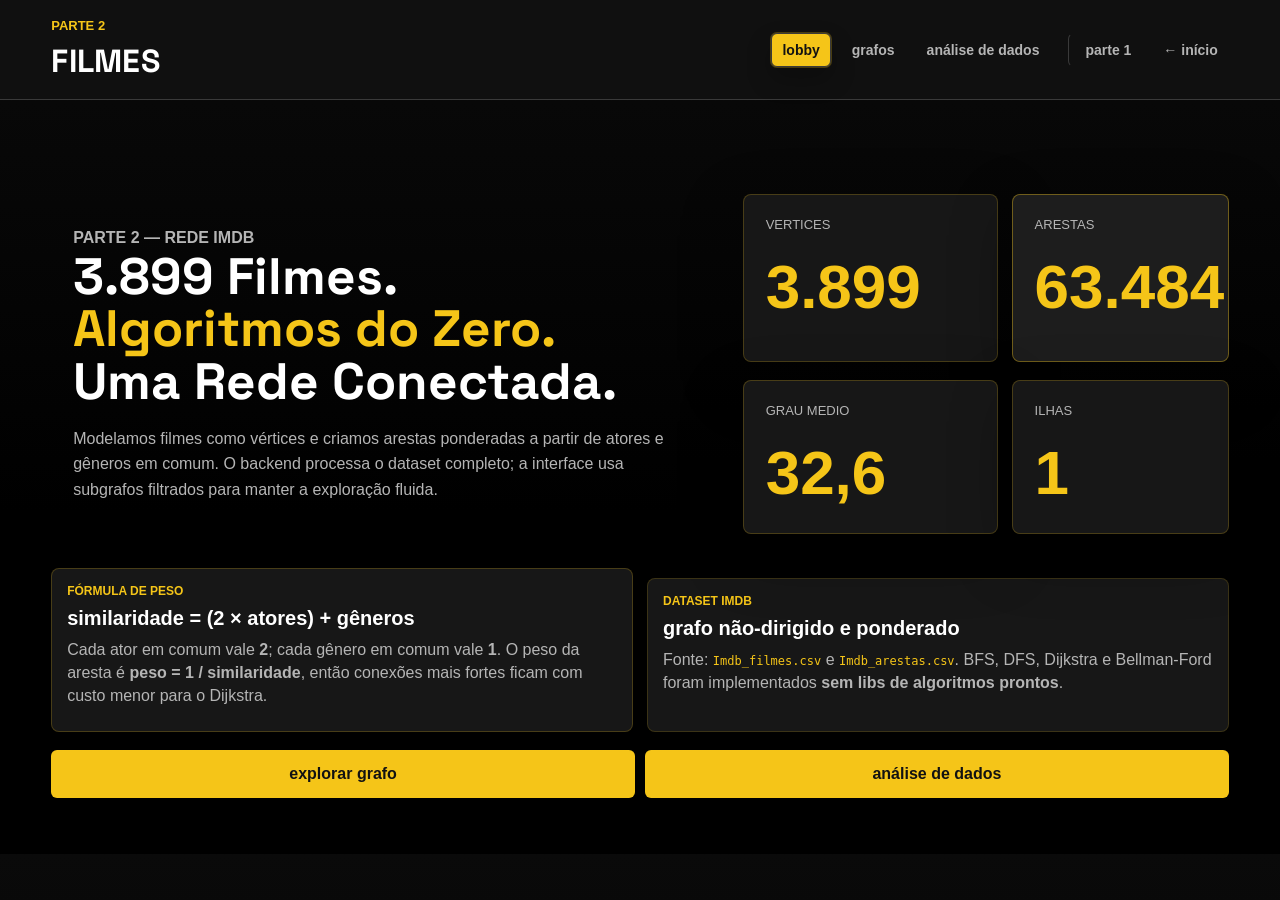
==== commit a88a3404: "fix(interface): evita cache antigo no grafo e paginas" ====
--- a/interface/index.html
+++ b/interface/index.html
@@ -3,9 +3,12 @@
   <head>
     <meta charset="utf-8">
     <meta name="viewport" content="width=device-width, initial-scale=1">
+    <meta http-equiv="Cache-Control" content="no-cache, no-store, must-revalidate">
+    <meta http-equiv="Pragma" content="no-cache">
+    <meta http-equiv="Expires" content="0">
     <title>Parte 2 — Rede IMDb | Teoria dos Grafos</title>
     <link rel="stylesheet" href="lib/vis-9.1.2/vis-network.css">
-    <link rel="stylesheet" href="styles.css?v=24">
+    <link rel="stylesheet" href="styles.css?v=50">
     <link rel="preconnect" href="https://fonts.googleapis.com">
     <link rel="preconnect" href="https://fonts.gstatic.com" crossorigin>
     <link href="https://fonts.googleapis.com/css2?family=Space+Grotesk:wght@500;600;700&display=swap" rel="stylesheet">
@@ -258,8 +261,8 @@
         <a class="is-active" href="#inicio" data-view="inicio">lobby</a>
         <a href="#grafos" data-view="grafos">grafos</a>
         <a href="#analise" data-view="analise">análise de dados</a>
-        <a href="parte1.html">parte 1</a>
-        <a href="../index.html" style="border-left:1px solid var(--line);padding-left:1rem;margin-left:0.5rem;">← início</a>
+        <a href="parte1.html" style="border-left:1px solid var(--line);padding-left:1rem;margin-left:0.5rem;">parte 1</a>
+        <a href="../index.html">← início</a>
       </nav>
     </header>
 
@@ -696,7 +699,7 @@
     </div>
 
     <script src="lib/vis-9.1.2/vis-network.min.js"></script>
-    <script src="app.js?v=43"></script>
+    <script src="app.js?v=50"></script>
     <script>
       window.p2Tab = function p2Tab(id, btn) {
         document.querySelectorAll(".p2-pane").forEach((p) => { p.classList.remove("active"); });
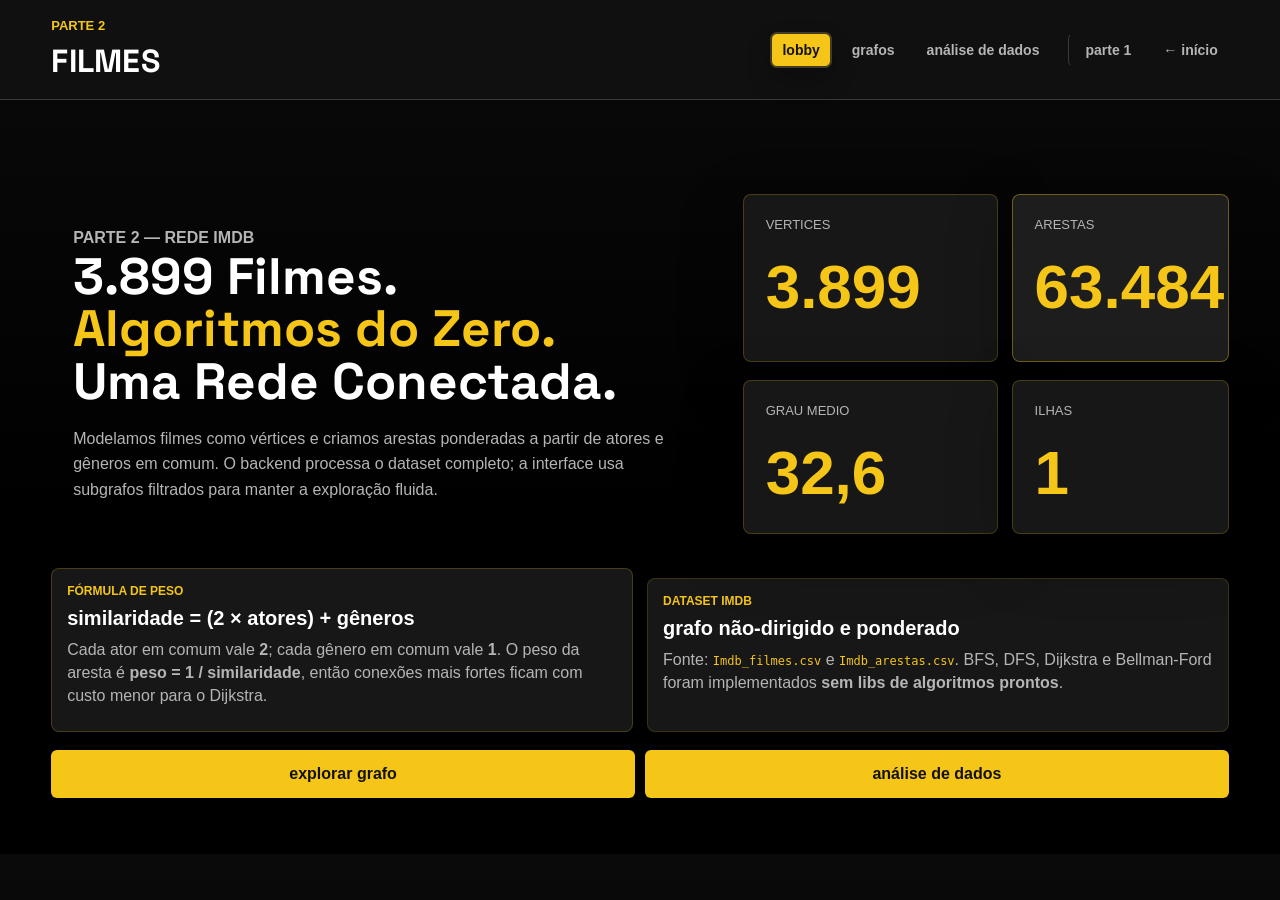
==== commit cc0cfcf9: "Parte 1 completa, correcao de textos, tamanhos de graficos que nao eram bons de ver, ajuste de layou" ====
--- a/interface/index.html
+++ b/interface/index.html
@@ -1,21 +1,30 @@
 <!doctype html>
 <html lang="pt-BR">
   <head>
-    <meta charset="utf-8">
-    <meta name="viewport" content="width=device-width, initial-scale=1">
-    <meta http-equiv="Cache-Control" content="no-cache, no-store, must-revalidate">
-    <meta http-equiv="Pragma" content="no-cache">
-    <meta http-equiv="Expires" content="0">
+    <meta charset="utf-8" />
+    <meta name="viewport" content="width=device-width, initial-scale=1" />
+    <meta
+      http-equiv="Cache-Control"
+      content="no-cache, no-store, must-revalidate"
+    />
+    <meta http-equiv="Pragma" content="no-cache" />
+    <meta http-equiv="Expires" content="0" />
     <title>Parte 2 — Rede IMDb | Teoria dos Grafos</title>
-    <link rel="stylesheet" href="lib/vis-9.1.2/vis-network.css">
-    <link rel="stylesheet" href="styles.css?v=50">
-    <link rel="preconnect" href="https://fonts.googleapis.com">
-    <link rel="preconnect" href="https://fonts.gstatic.com" crossorigin>
-    <link href="https://fonts.googleapis.com/css2?family=Space+Grotesk:wght@500;600;700&display=swap" rel="stylesheet">
+    <link rel="stylesheet" href="lib/vis-9.1.2/vis-network.css" />
+    <link rel="stylesheet" href="styles.css?v=50" />
+    <link rel="preconnect" href="https://fonts.googleapis.com" />
+    <link rel="preconnect" href="https://fonts.gstatic.com" crossorigin />
+    <link
+      href="https://fonts.googleapis.com/css2?family=Space+Grotesk:wght@500;600;700&display=swap"
+      rel="stylesheet"
+    />
     <style>
-      /* ── coesão com a landing: fonte display nos títulos + base mais escura ── */
-      :root { --font-display: "Space Grotesk", "Segoe UI", Arial, sans-serif; }
-      body { background: linear-gradient(180deg, #0a0a0a, #000000 60%); }
+      :root {
+        --font-display: 'Space Grotesk', 'Segoe UI', Arial, sans-serif;
+      }
+      body {
+        background: linear-gradient(180deg, #0a0a0a, #000000 60%);
+      }
       .brand-mark,
       .topbar h1,
       .hero-copy h2,
@@ -24,10 +33,18 @@
       #graficos .section-heading h2,
       .p2-section-title,
       .p2-stat strong,
-      .avd2-stat strong { font-family: var(--font-display); }
-      .topbar h1 { font-size: clamp(22px, 2.6vw, 32px); text-transform: uppercase; letter-spacing: 0.01em; }
-
-      .p2-section { margin-top: 48px; }
+      .avd2-stat strong {
+        font-family: var(--font-display);
+      }
+      .topbar h1 {
+        font-size: clamp(22px, 2.6vw, 32px);
+        text-transform: uppercase;
+        letter-spacing: 0.01em;
+      }
+
+      .p2-section {
+        margin-top: 48px;
+      }
       .p2-section-title {
         margin: 0 0 6px;
         color: var(--primary);
@@ -88,8 +105,12 @@
         color: var(--primary);
         border-bottom-color: var(--primary);
       }
-      .p2-analysis-panel { display: none; }
-      .p2-analysis-panel.active { display: block; }
+      .p2-analysis-panel {
+        display: none;
+      }
+      .p2-analysis-panel.active {
+        display: block;
+      }
 
       .p2-stats {
         display: grid;
@@ -105,7 +126,9 @@
         text-align: center;
         transition: border-color 160ms;
       }
-      .p2-stat:hover { border-color: rgba(245,197,24,.44); }
+      .p2-stat:hover {
+        border-color: rgba(245, 197, 24, 0.44);
+      }
       .p2-stat strong {
         display: block;
         font-size: clamp(22px, 2.5vw, 34px);
@@ -117,7 +140,7 @@
         font-size: 11px;
         color: var(--muted);
         text-transform: uppercase;
-        letter-spacing: .06em;
+        letter-spacing: 0.06em;
         margin-top: 5px;
         display: block;
       }
@@ -133,7 +156,7 @@
         font-size: 11px;
         font-weight: 700;
         text-transform: uppercase;
-        letter-spacing: .07em;
+        letter-spacing: 0.07em;
         color: var(--primary);
         margin-bottom: 8px;
       }
@@ -143,27 +166,40 @@
         font-size: 14px;
         line-height: 1.65;
       }
-      .p2-narrative p strong { color: var(--text); }
+      .p2-narrative p strong {
+        color: var(--text);
+      }
       .p2-narrative code {
         font-family: monospace;
         font-size: 12px;
         color: var(--primary);
-        background: rgba(245,197,24,.08);
+        background: rgba(245, 197, 24, 0.08);
         padding: 1px 5px;
         border-radius: 3px;
       }
 
-      .p2-gallery { display: grid; grid-template-columns: 1fr; gap: 28px; }
+      .p2-gallery {
+        display: grid;
+        grid-template-columns: 1fr;
+        gap: 28px;
+      }
       .p2-figure {
         margin: 0;
         background: var(--panel-flat);
         border: 1px solid var(--yellow-line);
         border-radius: 8px;
         overflow: hidden;
-        transition: transform 160ms ease, border-color 160ms ease;
-      }
-      .p2-figure:hover { transform: translateY(-2px); border-color: rgba(245,197,24,.44); }
-      .p2-figure a { display: block; }
+        transition:
+          transform 160ms ease,
+          border-color 160ms ease;
+      }
+      .p2-figure:hover {
+        transform: translateY(-2px);
+        border-color: rgba(245, 197, 24, 0.44);
+      }
+      .p2-figure a {
+        display: block;
+      }
       .p2-figure img {
         display: block;
         width: 100%;
@@ -178,42 +214,60 @@
         font-size: 13px;
         line-height: 1.45;
       }
-      .p2-figure figcaption strong { color: var(--text); }
+      .p2-figure figcaption strong {
+        color: var(--text);
+      }
 
       .p2-2col {
         display: grid;
-        grid-template-columns: repeat(2, minmax(0,1fr));
+        grid-template-columns: repeat(2, minmax(0, 1fr));
         gap: 20px;
         margin-bottom: 20px;
       }
 
       .p2-tabs {
         display: flex;
-        gap: 4px;
-        margin-bottom: 28px;
-        border-bottom: 1px solid var(--line);
+        gap: 0;
+        margin-bottom: 36px;
+        border-bottom: 2px solid var(--line);
         padding-bottom: 0;
       }
       .p2-tab-btn {
-        padding: 9px 18px;
+        flex: 1;
+        padding: 18px 20px;
         border: none;
-        border-radius: 6px 6px 0 0;
+        border-radius: 0;
         background: transparent;
         color: var(--muted);
-        font: 700 13px/1 "Segoe UI", sans-serif;
+        font-family: var(--font-display, 'Segoe UI', sans-serif);
+        font-size: clamp(14px, 1.4vw, 17px);
+        font-weight: 800;
+        letter-spacing: 0.01em;
         cursor: pointer;
-        border-bottom: 2px solid transparent;
-        margin-bottom: -1px;
-        transition: color 130ms, border-color 130ms;
-      }
-      .p2-tab-btn.active { color: var(--primary); border-color: var(--primary); }
-      .p2-tab-btn:hover:not(.active) { color: var(--text); }
-      .p2-pane { display: none; }
-      .p2-pane.active { display: block; }
+        border-bottom: 3px solid transparent;
+        margin-bottom: -2px;
+        transition: color 130ms, border-color 130ms, background 130ms;
+        text-align: center;
+      }
+      .p2-tab-btn.active {
+        color: var(--primary);
+        border-bottom-color: var(--primary);
+        background: rgba(245,197,24,.05);
+      }
+      .p2-tab-btn:hover:not(.active) {
+        color: var(--text);
+        background: rgba(255,255,255,.03);
+      }
+      .p2-pane {
+        display: none;
+      }
+      .p2-pane.active {
+        display: block;
+      }
 
       .p2-result-intro {
         display: grid;
-        grid-template-columns: repeat(2, minmax(0,1fr));
+        grid-template-columns: repeat(2, minmax(0, 1fr));
         gap: 16px;
         margin-bottom: 28px;
       }
@@ -227,7 +281,7 @@
         font-size: 11px;
         font-weight: 700;
         text-transform: uppercase;
-        letter-spacing: .07em;
+        letter-spacing: 0.07em;
         color: var(--primary);
         margin-bottom: 8px;
       }
@@ -237,15 +291,25 @@
         font-size: 14px;
         line-height: 1.6;
       }
-      .p2-result-intro-card p strong { color: var(--text); }
+      .p2-result-intro-card p strong {
+        color: var(--text);
+      }
 
       @media (max-width: 900px) {
-        .p2-stats { grid-template-columns: repeat(3, 1fr); }
-        .p2-2col { grid-template-columns: 1fr; }
-        .p2-result-intro { grid-template-columns: 1fr; }
+        .p2-stats {
+          grid-template-columns: repeat(3, 1fr);
+        }
+        .p2-2col {
+          grid-template-columns: 1fr;
+        }
+        .p2-result-intro {
+          grid-template-columns: 1fr;
+        }
       }
       @media (max-width: 600px) {
-        .p2-stats { grid-template-columns: repeat(2, 1fr); }
+        .p2-stats {
+          grid-template-columns: repeat(2, 1fr);
+        }
       }
     </style>
   </head>
@@ -261,23 +325,39 @@
         <a class="is-active" href="#inicio" data-view="inicio">lobby</a>
         <a href="#grafos" data-view="grafos">grafos</a>
         <a href="#analise" data-view="analise">análise de dados</a>
-        <a href="parte1.html" style="border-left:1px solid var(--line);padding-left:1rem;margin-left:0.5rem;">parte 1</a>
+        <a
+          href="parte1.html"
+          style="
+            border-left: 1px solid var(--line);
+            padding-left: 1rem;
+            margin-left: 0.5rem;
+          "
+          >parte 1</a
+        >
         <a href="../index.html">← início</a>
       </nav>
     </header>
 
     <main>
-      <section class="view-panel is-active" id="inicio" data-view-panel="inicio">
+      <section
+        class="view-panel is-active"
+        id="inicio"
+        data-view-panel="inicio"
+      >
         <div class="hero p2-lobby-hero">
           <div class="hero-copy">
             <p class="eyebrow">parte 2 — rede imdb</p>
             <h2>
-              3.899 Filmes.<br>
-              <span style="color:var(--primary);">Algoritmos do Zero.</span><br>
+              3.899 Filmes.<br />
+              <span style="color: var(--primary)">Algoritmos do Zero.</span
+              ><br />
               Uma Rede Conectada.
             </h2>
             <p>
-              Modelamos filmes como vértices e criamos arestas ponderadas a partir de atores e gêneros em comum. O backend processa o dataset completo; a interface usa subgrafos filtrados para manter a exploração fluida.
+              Modelamos filmes como vértices e criamos arestas ponderadas a
+              partir de atores e gêneros em comum. O backend processa o dataset
+              completo; a interface usa subgrafos filtrados para manter a
+              exploração fluida.
             </p>
           </div>
           <div class="hero-side">
@@ -307,18 +387,24 @@
             <span>fórmula de peso</span>
             <strong>similaridade = (2 × atores) + gêneros</strong>
             <p>
-              Cada ator em comum vale <b>2</b>; cada gênero em comum vale <b>1</b>.
-              O peso da aresta é <b>peso = 1 / similaridade</b>, então conexões
-              mais fortes ficam com custo menor para o Dijkstra.
+              Cada ator em comum vale <b>2</b>; cada gênero em comum vale
+              <b>1</b>. O peso da aresta é <b>peso = 1 / similaridade</b>, então
+              conexões mais fortes ficam com custo menor para o Dijkstra.
             </p>
           </article>
           <article>
             <span>dataset IMDb</span>
             <strong>grafo não-dirigido e ponderado</strong>
             <p>
-              Fonte: <code style="font-size:12px;color:var(--primary)">Imdb_filmes.csv</code>
-              e <code style="font-size:12px;color:var(--primary)">Imdb_arestas.csv</code>.
-              BFS, DFS, Dijkstra e Bellman-Ford foram implementados <b>sem libs de algoritmos prontos</b>.
+              Fonte:
+              <code style="font-size: 12px; color: var(--primary)"
+                >Imdb_filmes.csv</code
+              >
+              e
+              <code style="font-size: 12px; color: var(--primary)"
+                >Imdb_arestas.csv</code
+              >. BFS, DFS, Dijkstra e Bellman-Ford foram implementados
+              <b>sem libs de algoritmos prontos</b>.
             </p>
           </article>
         </div>
@@ -329,12 +415,23 @@
         </div>
       </section>
 
-      <section class="panel-section view-panel" id="grafos" data-view-panel="grafos">
-
+      <section
+        class="panel-section view-panel"
+        id="grafos"
+        data-view-panel="grafos"
+      >
         <!-- barra de modos — substituiu o select técnico -->
         <div class="graph-toolbar">
-          <div class="graph-mode-btns" role="group" aria-label="modo de visualização">
-            <button type="button" class="gmode-btn active" data-mode="franquias">
+          <div
+            class="graph-mode-btns"
+            role="group"
+            aria-label="modo de visualização"
+          >
+            <button
+              type="button"
+              class="gmode-btn active"
+              data-mode="franquias"
+            >
               <span class="gmode-icon">◈</span>
               <span class="gmode-label">Franquias</span>
             </button>
@@ -354,15 +451,27 @@
               <span class="gmode-icon">⬡</span>
               <span class="gmode-label">Dijkstra</span>
             </button>
-            <button type="button" class="gmode-btn" data-mode="bellman-sem-ciclo">
+            <button
+              type="button"
+              class="gmode-btn"
+              data-mode="bellman-sem-ciclo"
+            >
               <span class="gmode-icon">⚠</span>
               <span class="gmode-label">BF sem ciclo</span>
             </button>
-            <button type="button" class="gmode-btn" data-mode="bellman-com-ciclo">
+            <button
+              type="button"
+              class="gmode-btn"
+              data-mode="bellman-com-ciclo"
+            >
               <span class="gmode-icon">⛔</span>
               <span class="gmode-label">BF com ciclo</span>
             </button>
-            <button type="button" class="gmode-btn gmode-btn-full" data-mode="grafo-completo">
+            <button
+              type="button"
+              class="gmode-btn gmode-btn-full"
+              data-mode="grafo-completo"
+            >
               <span class="gmode-icon">⊞</span>
               <span class="gmode-label">Completo</span>
             </button>
@@ -371,16 +480,58 @@
           <!-- busca e rota unificadas -->
           <div class="graph-search-bar">
             <datalist id="movies-list"></datalist>
-            <input id="graph-search" type="search" class="gsearch-input" placeholder="buscar filme..." list="movies-list" autocomplete="off" aria-label="buscar filme no grafo">
+            <input
+              id="graph-search"
+              type="search"
+              class="gsearch-input"
+              placeholder="buscar filme..."
+              list="movies-list"
+              autocomplete="off"
+              aria-label="buscar filme no grafo"
+            />
             <span class="gsearch-sep"></span>
-            <input id="route-origem" type="search" class="gsearch-input gsearch-route" placeholder="de..." list="movies-list" autocomplete="off" aria-label="origem da rota">
-            <input id="route-destino" type="search" class="gsearch-input gsearch-route" placeholder="até..." list="movies-list" autocomplete="off" aria-label="destino da rota">
-            <select id="route-algorithm" class="gsearch-algo" aria-label="algoritmo de rota">
+            <input
+              id="route-origem"
+              type="search"
+              class="gsearch-input gsearch-route"
+              placeholder="de..."
+              list="movies-list"
+              autocomplete="off"
+              aria-label="origem da rota"
+            />
+            <input
+              id="route-destino"
+              type="search"
+              class="gsearch-input gsearch-route"
+              placeholder="até..."
+              list="movies-list"
+              autocomplete="off"
+              aria-label="destino da rota"
+            />
+            <select
+              id="route-algorithm"
+              class="gsearch-algo"
+              aria-label="algoritmo de rota"
+            >
               <option value="dijkstra">Dijkstra</option>
               <option value="dfs">DFS</option>
             </select>
-            <button id="route-run-btn" type="button" class="gsearch-go" aria-label="calcular rota">→</button>
-            <button id="reset-graph-btn" type="button" class="gsearch-reset" aria-label="limpar">✕</button>
+            <button
+              id="route-run-btn"
+              type="button"
+              class="gsearch-go"
+              aria-label="calcular rota"
+            >
+              →
+            </button>
+            <button
+              id="reset-graph-btn"
+              type="button"
+              class="gsearch-reset"
+              aria-label="limpar"
+            >
+              ✕
+            </button>
           </div>
         </div>
 
@@ -388,27 +539,87 @@
         <div class="graph-filters" id="graph-filters">
           <div class="gfilter-group" id="filter-genero">
             <span class="gfilter-label">gênero</span>
-            <button type="button" class="gfilter-btn active" data-filter-genero="">Todos</button>
-            <button type="button" class="gfilter-btn" data-filter-genero="Action">Ação</button>
-            <button type="button" class="gfilter-btn" data-filter-genero="Drama">Drama</button>
-            <button type="button" class="gfilter-btn" data-filter-genero="Comedy">Comédia</button>
-            <button type="button" class="gfilter-btn" data-filter-genero="Sci-Fi">Ficção Científica</button>
-            <button type="button" class="gfilter-btn" data-filter-genero="Horror">Terror</button>
-            <button type="button" class="gfilter-btn" data-filter-genero="Animation">Animação</button>
+            <button
+              type="button"
+              class="gfilter-btn active"
+              data-filter-genero=""
+            >
+              Todos
+            </button>
+            <button
+              type="button"
+              class="gfilter-btn"
+              data-filter-genero="Action"
+            >
+              Ação
+            </button>
+            <button
+              type="button"
+              class="gfilter-btn"
+              data-filter-genero="Drama"
+            >
+              Drama
+            </button>
+            <button
+              type="button"
+              class="gfilter-btn"
+              data-filter-genero="Comedy"
+            >
+              Comédia
+            </button>
+            <button
+              type="button"
+              class="gfilter-btn"
+              data-filter-genero="Sci-Fi"
+            >
+              Ficção Científica
+            </button>
+            <button
+              type="button"
+              class="gfilter-btn"
+              data-filter-genero="Horror"
+            >
+              Terror
+            </button>
+            <button
+              type="button"
+              class="gfilter-btn"
+              data-filter-genero="Animation"
+            >
+              Animação
+            </button>
           </div>
           <div class="gfilter-group" id="filter-grau">
             <span class="gfilter-label">importância</span>
-            <button type="button" class="gfilter-btn active" data-filter-grau="0">Todos</button>
-            <button type="button" class="gfilter-btn" data-filter-grau="10">Grau &gt; 10</button>
-            <button type="button" class="gfilter-btn" data-filter-grau="20">Grau &gt; 20</button>
-            <button type="button" class="gfilter-btn" data-filter-grau="50">Hubs (≥ 50)</button>
+            <button
+              type="button"
+              class="gfilter-btn active"
+              data-filter-grau="0"
+            >
+              Todos
+            </button>
+            <button type="button" class="gfilter-btn" data-filter-grau="10">
+              Grau &gt; 10
+            </button>
+            <button type="button" class="gfilter-btn" data-filter-grau="20">
+              Grau &gt; 20
+            </button>
+            <button type="button" class="gfilter-btn" data-filter-grau="50">
+              Hubs (≥ 50)
+            </button>
           </div>
         </div>
 
         <!-- área principal: grafo + painel de detalhes -->
         <div class="graph-shell">
           <div class="graph-area">
-            <button class="graph-fullscreen-btn" id="graph-fullscreen-btn" type="button">⤢</button>
+            <button
+              class="graph-fullscreen-btn"
+              id="graph-fullscreen-btn"
+              type="button"
+            >
+              ⤢
+            </button>
             <div id="network"></div>
             <div class="graph-placeholder" id="graph-placeholder">
               <span class="loader-ring"></span>
@@ -417,257 +628,437 @@
             </div>
           </div>
 
-          <aside class="details-panel" id="details-panel" aria-label="detalhes do filme selecionado">
+          <aside
+            class="details-panel"
+            id="details-panel"
+            aria-label="detalhes do filme selecionado"
+          >
             <!-- conteúdo injetado por JS -->
           </aside>
         </div>
       </section>
 
-      <section class="panel-section view-panel" id="analise" data-view-panel="analise">
+      <section
+        class="panel-section view-panel"
+        id="analise"
+        data-view-panel="analise"
+      >
         <div class="section-heading section-heading-resultados">
           <h2>Análise de Dados</h2>
-          <p class="section-sub">Resultados, discussão crítica, benchmark e visualizações analíticas da rede IMDb.</p>
+          <p class="section-sub">
+            Resultados, discussão crítica, benchmark e visualizações analíticas
+            da rede IMDb.
+          </p>
         </div>
 
-        <div class="p2-analysis-tabs" aria-label="subseções de análise da parte 2">
-          <button type="button" class="p2-analysis-tab active" onclick="p2AnalysisTab('resultados',this)">Resultados</button>
-          <button type="button" class="p2-analysis-tab" onclick="p2AnalysisTab('graficos',this)">Gráficos</button>
+        <div
+          class="p2-analysis-tabs"
+          aria-label="subseções de análise da parte 2"
+        >
+          <button
+            type="button"
+            class="p2-analysis-tab active"
+            onclick="p2AnalysisTab('resultados', this)"
+          >
+            Resultados
+          </button>
+          <button
+            type="button"
+            class="p2-analysis-tab"
+            onclick="p2AnalysisTab('graficos', this)"
+          >
+            Gráficos
+          </button>
         </div>
 
         <div id="p2-analise-resultados" class="p2-analysis-panel active">
-        <div class="p2-result-intro">
-          <div class="p2-result-intro-card">
-            <div class="label">Storytelling Explanatório — o que cada algoritmo responde</div>
-            <p><strong>BFS e DFS</strong> respondem perguntas de alcance e estrutura: quantos filmes consigo visitar? Há ciclos? <strong>Dijkstra</strong> encontra o caminho de menor custo — filmes mais parecidos. <strong>Bellman-Ford</strong> valida pesos negativos e detecta ciclos negativos, testado em grafos artificiais pois o IMDb só tem pesos positivos.</p>
+          <div class="p2-result-intro">
+            <div class="p2-result-intro-card">
+              <div class="label">
+                Storytelling Explanatório — o que cada algoritmo responde
+              </div>
+              <p>
+                <strong>BFS e DFS</strong> respondem perguntas de alcance e
+                estrutura: quantos filmes consigo visitar? Há ciclos?
+                <strong>Dijkstra</strong> encontra o caminho de menor custo —
+                filmes mais parecidos. <strong>Bellman-Ford</strong> valida
+                pesos negativos e detecta ciclos negativos, testado em grafos
+                artificiais pois o IMDb só tem pesos positivos.
+              </p>
+            </div>
+            <div class="p2-result-intro-card">
+              <div class="label">
+                Gestalt — hierarquia visual dos resultados
+              </div>
+              <p>
+                <strong>Número grande = dado principal</strong> (hierarquia
+                visual). Badges coloridos indicam status:
+                <span style="color: #2ecc71; font-weight: 700">verde</span> =
+                correto,
+                <span style="color: #f97316; font-weight: 700">laranja</span> =
+                aviso,
+                <span style="color: #ef4444; font-weight: 700">vermelho</span> =
+                ciclo negativo. Destaque amarelo no custo e cinza no caminho —
+                Figura-Fundo explícito.
+              </p>
+            </div>
           </div>
-          <div class="p2-result-intro-card">
-            <div class="label">Gestalt — hierarquia visual dos resultados</div>
-            <p><strong>Número grande = dado principal</strong> (hierarquia visual). Badges coloridos indicam status: <span style="color:#2ecc71;font-weight:700;">verde</span> = correto, <span style="color:#f97316;font-weight:700;">laranja</span> = aviso, <span style="color:#ef4444;font-weight:700;">vermelho</span> = ciclo negativo. Destaque amarelo no custo e cinza no caminho — Figura-Fundo explícito.</p>
+
+          <div class="results-resumo" id="results-resumo"></div>
+
+          <div id="results-tables"></div>
+
+          <section class="discussao-section" id="discussao-critica">
+            <h3 class="discussao-title">Discussão Crítica</h3>
+
+            <div class="discussao-grid">
+              <article class="discussao-card">
+                <h4>BFS — quando usar</h4>
+                <p>
+                  A BFS percorre o grafo por <strong>camadas</strong>,
+                  garantindo que cada filme visitado está na menor distância (em
+                  número de arestas) da fonte. Sobre o grafo IMDb, a partir de
+                  <em>Jurassic Park</em>, a BFS alcançou
+                  <strong>3.899 filmes em 7 camadas</strong>, provando que a
+                  componente gigante tem diâmetro pequeno — típico de redes de
+                  co-ocorrência densas.
+                </p>
+                <p>
+                  <strong>Adequada quando:</strong> o objetivo é encontrar o
+                  caminho com <em>menos saltos</em> entre filmes, ou medir o
+                  alcance de um vértice.
+                  <strong>Não adequada quando:</strong> os pesos das arestas
+                  importam — ela ignora que uma aresta de similaridade 2 (só
+                  gênero) e uma de similaridade 22 (praticamente mesmo elenco)
+                  têm custos muito diferentes.
+                </p>
+              </article>
+
+              <article class="discussao-card">
+                <h4>DFS — quando usar</h4>
+                <p>
+                  A DFS mergulha o mais fundo possível antes de retroceder,
+                  produzindo uma ordem diferente da BFS para as mesmas fontes.
+                  Nos três casos testados, a DFS
+                  <strong>confirmou a presença de ciclos</strong> (aresta de
+                  retorno detectada), o que é esperado em grafos não-dirigidos
+                  densos.
+                </p>
+                <p>
+                  <strong>Adequada quando:</strong> interessa verificar
+                  conectividade, detectar ciclos ou explorar estruturas em
+                  profundidade (ex.: trilhas de gênero).
+                  <strong>Não adequada quando:</strong> precisa do caminho mais
+                  curto — a DFS pode retornar caminhos muito longos antes de
+                  encontrar o destino.
+                </p>
+              </article>
+
+              <article class="discussao-card">
+                <h4>Dijkstra — quando usar</h4>
+                <p>
+                  O Dijkstra encontra o caminho de
+                  <strong>menor custo ponderado</strong>. Com o peso = 1 /
+                  similaridade, ele naturalmente escolhe caminhos passando pelos
+                  filmes <em>mais parecidos</em>. O par mais longo encontrado
+                  foi <em>Departures → Bad Taste</em> com 13 filmes no caminho e
+                  custo 3,29, cruzando gêneros muito distintos.
+                </p>
+                <p>
+                  <strong>Adequada quando:</strong> os pesos variam e importa
+                  minimizar o custo total — exatamente o caso deste grafo.
+                  Requer pesos ≥ 0 (garantido aqui: similaridade ≥ 2 → peso ≤
+                  0,5). <strong>Limite do design:</strong> peso = 1/similaridade
+                  comprime demais conexões fracas (sim=2 → peso=0,5) e fortes
+                  (sim=22 → peso=0,045), tornando caminhos de similaridade 2
+                  caros demais comparados a caminhos de similaridade 22.
+                </p>
+              </article>
+
+              <article class="discussao-card">
+                <h4>Bellman-Ford — quando usar</h4>
+                <p>
+                  O Bellman-Ford suporta <strong>pesos negativos</strong> e
+                  detecta <strong>ciclos negativos</strong>. No grafo IMDb
+                  principal os pesos são sempre positivos (1/similaridade), por
+                  isso foram criados dois grafos artificiais dirigidos para
+                  validação: um sem ciclo negativo (distâncias corretas
+                  calculadas) e um com ciclo negativo (algoritmo sinalizou e
+                  bloqueou o resultado).
+                </p>
+                <p>
+                  <strong>Adequada quando:</strong> o grafo tem arestas com peso
+                  negativo ou é necessário detectar ciclos negativos.
+                  <strong>Menos eficiente que Dijkstra</strong> para pesos
+                  positivos: complexidade O(V·E) vs O((V+E) log V) do Dijkstra
+                  com heap.
+                </p>
+              </article>
+
+              <article class="discussao-card discussao-card-wide">
+                <h4>Limites do design de pesos</h4>
+                <p>
+                  A fórmula <code>similaridade = (2 × atores) + gêneros</code> e
+                  <code>peso = 1 / similaridade</code> funciona bem para o
+                  Dijkstra, mas tem três limitações explícitas:
+                </p>
+                <ol class="discussao-list">
+                  <li>
+                    <strong>Gênero vale menos que ator (fator 2):</strong>
+                    correto conceitualmente — compartilhar um ator é evidência
+                    direta de produção conectada; gênero é mais amplo. Porém,
+                    filmes de nicho com poucos atores em comum mas mesmo gênero
+                    muito específico (ex.: documentários) ficam
+                    subrepresentados.
+                  </li>
+                  <li>
+                    <strong>Peso não-linear:</strong> a função 1/x comprime o
+                    espaço de pesos. Entre sim=2 (peso=0,500) e sim=22
+                    (peso=0,045) há diferença de 10×, mas entre sim=10
+                    (peso=0,100) e sim=11 (peso=0,091) a diferença é mínima.
+                    Isso pode fazer o Dijkstra tratar conexões de força 10 e 11
+                    como equivalentes.
+                  </li>
+                  <li>
+                    <strong>Grafo não-dirigido:</strong> a relação "compartilha
+                    ator" é simétrica, então o grafo não-dirigido é a modelagem
+                    correta. Para Bellman-Ford (que exige direção para ciclos
+                    negativos), foram criados grafos artificiais dirigidos
+                    separados — escolha deliberada para validar o algoritmo sem
+                    distorcer o dataset principal.
+                  </li>
+                </ol>
+              </article>
+            </div>
+          </section>
+
+          <div class="results-tech-split">
+            <div class="results-tech-json" id="raw-output-pane"></div>
+            <aside
+              class="results-tech-bench"
+              id="benchmark-output"
+              aria-label="tempos medios por algoritmo"
+            ></aside>
           </div>
         </div>
 
-        <div class="results-resumo" id="results-resumo"></div>
-
-        <div id="results-tables"></div>
-
-        <section class="discussao-section" id="discussao-critica">
-          <h3 class="discussao-title">Discussão Crítica</h3>
-
-          <div class="discussao-grid">
-
-            <article class="discussao-card">
-              <h4>BFS — quando usar</h4>
-              <p>
-                A BFS percorre o grafo por <strong>camadas</strong>, garantindo que cada filme visitado está
-                na menor distância (em número de arestas) da fonte. Sobre o grafo IMDb, a partir de
-                <em>Jurassic Park</em>, a BFS alcançou <strong>3.899 filmes em 7 camadas</strong>,
-                provando que a componente gigante tem diâmetro pequeno — típico de redes de
-                co-ocorrência densas.
-              </p>
-              <p>
-                <strong>Adequada quando:</strong> o objetivo é encontrar o caminho com
-                <em>menos saltos</em> entre filmes, ou medir o alcance de um vértice.
-                <strong>Não adequada quando:</strong> os pesos das arestas importam —
-                ela ignora que uma aresta de similaridade 2 (só gênero) e uma de similaridade 22
-                (praticamente mesmo elenco) têm custos muito diferentes.
-              </p>
-            </article>
-
-            <article class="discussao-card">
-              <h4>DFS — quando usar</h4>
-              <p>
-                A DFS mergulha o mais fundo possível antes de retroceder, produzindo uma ordem
-                diferente da BFS para as mesmas fontes. Nos três casos testados, a DFS
-                <strong>confirmou a presença de ciclos</strong> (aresta de retorno detectada),
-                o que é esperado em grafos não-dirigidos densos.
-              </p>
-              <p>
-                <strong>Adequada quando:</strong> interessa verificar conectividade, detectar
-                ciclos ou explorar estruturas em profundidade (ex.: trilhas de gênero).
-                <strong>Não adequada quando:</strong> precisa do caminho mais curto — a DFS
-                pode retornar caminhos muito longos antes de encontrar o destino.
-              </p>
-            </article>
-
-            <article class="discussao-card">
-              <h4>Dijkstra — quando usar</h4>
-              <p>
-                O Dijkstra encontra o caminho de <strong>menor custo ponderado</strong>.
-                Com o peso = 1 / similaridade, ele naturalmente escolhe caminhos passando pelos
-                filmes <em>mais parecidos</em>. O par mais longo encontrado foi
-                <em>Departures → Bad Taste</em> com 13 filmes no caminho e custo 3,29,
-                cruzando gêneros muito distintos.
-              </p>
-              <p>
-                <strong>Adequada quando:</strong> os pesos variam e importa minimizar o custo
-                total — exatamente o caso deste grafo. Requer pesos ≥ 0 (garantido aqui:
-                similaridade ≥ 2 → peso ≤ 0,5).
-                <strong>Limite do design:</strong> peso = 1/similaridade comprime demais
-                conexões fracas (sim=2 → peso=0,5) e fortes (sim=22 → peso=0,045),
-                tornando caminhos de similaridade 2 caros demais comparados a caminhos
-                de similaridade 22.
-              </p>
-            </article>
-
-            <article class="discussao-card">
-              <h4>Bellman-Ford — quando usar</h4>
-              <p>
-                O Bellman-Ford suporta <strong>pesos negativos</strong> e detecta
-                <strong>ciclos negativos</strong>. No grafo IMDb principal os pesos são
-                sempre positivos (1/similaridade), por isso foram criados dois grafos
-                artificiais dirigidos para validação: um sem ciclo negativo
-                (distâncias corretas calculadas) e um com ciclo negativo (algoritmo
-                sinalizou e bloqueou o resultado).
-              </p>
-              <p>
-                <strong>Adequada quando:</strong> o grafo tem arestas com peso negativo
-                ou é necessário detectar ciclos negativos.
-                <strong>Menos eficiente que Dijkstra</strong> para pesos positivos:
-                complexidade O(V·E) vs O((V+E) log V) do Dijkstra com heap.
-              </p>
-            </article>
-
-            <article class="discussao-card discussao-card-wide">
-              <h4>Limites do design de pesos</h4>
-              <p>
-                A fórmula <code>similaridade = (2 × atores) + gêneros</code> e
-                <code>peso = 1 / similaridade</code> funciona bem para o Dijkstra,
-                mas tem três limitações explícitas:
-              </p>
-              <ol class="discussao-list">
-                <li>
-                  <strong>Gênero vale menos que ator (fator 2):</strong> correto conceitualmente —
-                  compartilhar um ator é evidência direta de produção conectada; gênero é mais
-                  amplo. Porém, filmes de nicho com poucos atores em comum mas mesmo gênero muito
-                  específico (ex.: documentários) ficam subrepresentados.
-                </li>
-                <li>
-                  <strong>Peso não-linear:</strong> a função 1/x comprime o espaço de pesos.
-                  Entre sim=2 (peso=0,500) e sim=22 (peso=0,045) há diferença de 10×, mas entre
-                  sim=10 (peso=0,100) e sim=11 (peso=0,091) a diferença é mínima. Isso pode
-                  fazer o Dijkstra tratar conexões de força 10 e 11 como equivalentes.
-                </li>
-                <li>
-                  <strong>Grafo não-dirigido:</strong> a relação "compartilha ator" é simétrica,
-                  então o grafo não-dirigido é a modelagem correta. Para Bellman-Ford (que exige
-                  direção para ciclos negativos), foram criados grafos artificiais dirigidos
-                  separados — escolha deliberada para validar o algoritmo sem distorcer o
-                  dataset principal.
-                </li>
-              </ol>
-            </article>
-
+        <div id="p2-analise-graficos" class="p2-analysis-panel">
+          <div class="p2-section">
+            <div class="p2-tabs">
+              <button
+                type="button"
+                class="p2-tab-btn active"
+                onclick="p2Tab('estrutura', this)"
+              >
+                1. Como é a rede?
+              </button>
+              <button
+                type="button"
+                class="p2-tab-btn"
+                onclick="p2Tab('travessia', this)"
+              >
+                2. BFS vs DFS
+              </button>
+              <button
+                type="button"
+                class="p2-tab-btn"
+                onclick="p2Tab('dijkstra', this)"
+              >
+                3. Dijkstra
+              </button>
+              <button
+                type="button"
+                class="p2-tab-btn"
+                onclick="p2Tab('comparacao', this)"
+              >
+                4. Comparação
+              </button>
+            </div>
+
+            <div id="p2-pane-estrutura" class="p2-pane active">
+              <div class="p2-narrative">
+                <div class="p2-narrative-label">
+                  Storytelling Exploratório — Como é essa rede?
+                </div>
+                <p>
+                  O grafo IMDb é uma <strong>rede de mundo pequeno</strong>. A
+                  distribuição de graus segue lei de potência — a maioria dos
+                  filmes tem grau baixo, mas hubs como
+                  <em>Royal Tenenbaums</em> (grau 142) concentram centenas de
+                  conexões e atuam como pontos de passagem obrigatórios. A rede
+                  é <strong>completamente conectada</strong>: todos os 3.899
+                  filmes estão em uma única componente gigante (dataset curado,
+                  sim ≥ 3). O gráfico A mostra a estrutura completa; o ranking B
+                  revela os filmes que, se removidos, desconectariam mais
+                  vizinhos.
+                </p>
+              </div>
+              <figure class="p2-figure">
+                <a
+                  href="../out/parte2/parte2_estrutura_rede.png"
+                  target="_blank"
+                >
+                  <img
+                    src="../out/parte2/parte2_estrutura_rede.png"
+                    alt="dashboard estrutura da rede"
+                  />
+                </a>
+                <figcaption>
+                  <strong
+                    >Dashboard Exploratório — Estrutura da rede IMDb</strong
+                  >
+                  · Gestalt: <em>Figura-Fundo</em> (distribuição log),
+                  <em>Similaridade</em> (cores dos hubs),
+                  <em>Região Comum</em> (componentes) · <strong>A</strong>:
+                  cauda longa evidencia lei de potência · grau médio 32,6 · top
+                  10% hubs destacados em vermelho · <strong>B</strong>: True
+                  Romance lidera com grau 208 · barra dourada = máximo absoluto
+                  · <strong>C</strong>: 99,6% dos filmes na componente gigante
+                </figcaption>
+              </figure>
+            </div>
+
+            <div id="p2-pane-travessia" class="p2-pane">
+              <div class="p2-narrative">
+                <div class="p2-narrative-label">
+                  Storytelling Exploratório — BFS e DFS percorrem a rede da
+                  mesma forma?
+                </div>
+                <p>
+                  Não. O gráfico compara diretamente o
+                  <strong>grau dos filmes visitados</strong> por cada algoritmo
+                  a partir de <em>Jurassic Park</em>.
+                  <strong>BFS visita primeiro os filmes mais conectados</strong>
+                  (Pulp Fiction, Independence Day — vizinhos famosos).
+                  <strong>DFS mergulha imediatamente no primeiro vizinho</strong
+                  >, chegando em filmes obscuros na 2ª posição (Fresh, Maze
+                  Runner). Ambos visitam os mesmos 3.899 filmes no total,
+                  detectam ciclos, e percorrem a rede em 7 camadas (BFS). O
+                  insight é sobre <em>por que cada algoritmo existe</em>: BFS é
+                  ideal para menor número de saltos, DFS para exploração
+                  profunda e detecção de ciclos.
+                </p>
+              </div>
+              <figure class="p2-figure">
+                <a
+                  href="../out/parte2/parte2_heatmap_bfs_dfs.png"
+                  target="_blank"
+                >
+                  <img
+                    src="../out/parte2/parte2_heatmap_bfs_dfs.png"
+                    alt="heatmap BFS vs DFS"
+                  />
+                </a>
+                <figcaption>
+                  <strong>Heatmap de Visitação — BFS vs DFS</strong>
+                  · Gestalt: <em>Similaridade</em> (verde = BFS, azul = DFS),
+                  <em>Região Comum</em> (cada coluna = uma fonte) · Linha =
+                  posição de visitação (1° ao 15°) · Quanto mais escuro =
+                  visitado mais tarde · BFS tende a colunas com filmes
+                  conhecidos no topo; DFS com filmes obscuros · Todas as 3
+                  fontes visitam 3.899 filmes e detectam ciclos
+                </figcaption>
+              </figure>
+            </div>
+
+            <div id="p2-pane-dijkstra" class="p2-pane">
+              <div class="p2-narrative">
+                <div class="p2-narrative-label">
+                  Storytelling Explanatório — O Dijkstra realmente escolhe os
+                  filmes mais parecidos?
+                </div>
+                <p>
+                  Sim. Com <code>peso = 1 / similaridade</code>, o Dijkstra
+                  minimiza custo priorizando filmes com elenco compartilhado. O
+                  <strong>caminho mais longo</strong> encontrado vai de
+                  <em>Departures (drama japonês)</em> até
+                  <em>Bad Taste (terror Peter Jackson)</em> em
+                  <strong>13 filmes</strong> e custo 3,29 — cruzando gêneros
+                  completamente distintos através de filmes "ponte". O
+                  <strong>caminho mais similar</strong> (Jurassic Park → Pulp
+                  Fiction, 2 saltos, custo 0,33) mostra a outra extremidade:
+                  filmes vizinhos com elenco diretamente compartilhado. A
+                  visualização prova que o algoritmo está correto: cada seta é
+                  uma aresta com peso real do dataset.
+                </p>
+              </div>
+              <figure class="p2-figure">
+                <a
+                  href="../out/parte2/parte2_caminho_dijkstra.png"
+                  target="_blank"
+                >
+                  <img
+                    src="../out/parte2/parte2_caminho_dijkstra.png"
+                    alt="caminhos Dijkstra"
+                  />
+                </a>
+                <figcaption>
+                  <strong>Caminhos Mínimos Dijkstra</strong>
+                  · Gestalt: <em>Conectividade</em> (setas = arestas),
+                  <em>Proximidade</em> (sequência linear = ordem do caminho),
+                  <em>Figura-Fundo</em> (vermelho=origem, verde=destino,
+                  dourado=intermediário) · Superior: Departures → Bad Taste · 13
+                  filmes · custo 3,294 · Inferior: exemplo com menor custo total
+                </figcaption>
+              </figure>
+            </div>
+
+            <div id="p2-pane-comparacao" class="p2-pane">
+              <div class="p2-narrative">
+                <div class="p2-narrative-label">
+                  Storytelling Explanatório — Qual algoritmo usar em cada
+                  situação?
+                </div>
+                <p>
+                  O heatmap de adequação mostra que
+                  <strong>não existe algoritmo universalmente melhor</strong> —
+                  cada um tem seu papel. <strong>BFS e DFS</strong> são ideais
+                  quando velocidade importa (O(V+E) = 8–11ms).
+                  <strong>Dijkstra</strong> é o único que encontra o caminho de
+                  menor custo ponderado (O((V+E)logV) = 20ms).
+                  <strong>Bellman-Ford</strong> é o único que suporta pesos
+                  negativos e detecta ciclos negativos, mas O(V·E) torna
+                  impraticável no IMDb completo — por isso testado em grafo
+                  artificial. O benchmark confirma empiricamente as
+                  complexidades teóricas.
+                </p>
+              </div>
+              <figure class="p2-figure">
+                <a
+                  href="../out/parte2/parte2_heatmap_performance.png"
+                  target="_blank"
+                >
+                  <img
+                    src="../out/parte2/parte2_heatmap_performance.png"
+                    alt="heatmap de performance e comparação"
+                  />
+                </a>
+                <figcaption>
+                  <strong
+                    >Dashboard de Comparação — Heatmap de Adequação +
+                    Benchmark</strong
+                  >
+                  · Gestalt: <em>Similaridade</em> (verde = melhor, vermelho =
+                  pior, por critério), <em>Figura-Fundo</em> (escala log no
+                  benchmark) · Esquerda: matriz algoritmo × critério com rótulos
+                  de tempo e complexidade · Direita: benchmark real em escala
+                  logarítmica — BFS 9ms · DFS 11ms · Dijkstra 20ms ·
+                  Bellman-Ford* µs
+                </figcaption>
+              </figure>
+            </div>
           </div>
-        </section>
-
-        <div class="results-tech-split">
-          <div class="results-tech-json" id="raw-output-pane"></div>
-          <aside class="results-tech-bench" id="benchmark-output" aria-label="tempos medios por algoritmo"></aside>
-        </div>
-        </div>
-
-        <div id="p2-analise-graficos" class="p2-analysis-panel">
-          <div class="section-heading">
-            <h2>Análise e Visualização de Dados</h2>
-            <p class="section-sub">Gestalt, Storytelling Analítico e Hierarquia Visual aplicados à rede IMDb — 5 gráficos, cada um responde uma pergunta específica sobre a estrutura do dataset.</p>
-          </div>
-
-        <div class="p2-section">
-          <div class="p2-stats">
-            <div class="p2-stat"><strong>3.899</strong><span>Vértices (|V|)</span></div>
-            <div class="p2-stat"><strong>63.484</strong><span>Arestas (|E|)</span></div>
-            <div class="p2-stat"><strong>32,6</strong><span>Grau Médio</span></div>
-            <div class="p2-stat"><strong>1</strong><span>Componente</span></div>
-            <div class="p2-stat"><strong>142</strong><span>Grau Máximo</span></div>
-          </div>
-
-          <div class="p2-tabs">
-            <button type="button" class="p2-tab-btn active" onclick="p2Tab('estrutura',this)">1. Como é a rede?</button>
-            <button type="button" class="p2-tab-btn" onclick="p2Tab('travessia',this)">2. BFS vs DFS</button>
-            <button type="button" class="p2-tab-btn" onclick="p2Tab('dijkstra',this)">3. Dijkstra</button>
-            <button type="button" class="p2-tab-btn" onclick="p2Tab('comparacao',this)">4. Comparação</button>
-          </div>
-
-          <div id="p2-pane-estrutura" class="p2-pane active">
-            <div class="p2-narrative">
-              <div class="p2-narrative-label">🔍 Storytelling Exploratório — Como é essa rede?</div>
-              <p>O grafo IMDb é uma <strong>rede de mundo pequeno</strong>. A distribuição de graus segue lei de potência — a maioria dos filmes tem grau baixo, mas hubs como <em>Royal Tenenbaums</em> (grau 142) concentram centenas de conexões e atuam como pontos de passagem obrigatórios. A rede é <strong>completamente conectada</strong>: todos os 3.899 filmes estão em uma única componente gigante (dataset curado, sim ≥ 3). O gráfico A mostra a estrutura completa; o ranking B revela os filmes que, se removidos, desconectariam mais vizinhos.</p>
-            </div>
-            <figure class="p2-figure">
-              <a href="../out/parte2/parte2_estrutura_rede.png" target="_blank">
-                <img src="../out/parte2/parte2_estrutura_rede.png" alt="dashboard estrutura da rede">
-              </a>
-              <figcaption>
-                <strong>Dashboard Exploratório — Estrutura da rede IMDb</strong>
-                · Gestalt: <em>Figura-Fundo</em> (distribuição log), <em>Similaridade</em> (cores dos hubs), <em>Região Comum</em> (componentes) ·
-                <strong>A</strong>: cauda longa evidencia lei de potência · grau médio 32,6 · top 10% hubs destacados em vermelho ·
-                <strong>B</strong>: True Romance lidera com grau 208 · barra dourada = máximo absoluto ·
-                <strong>C</strong>: 99,6% dos filmes na componente gigante
-              </figcaption>
-            </figure>
-          </div>
-
-          <div id="p2-pane-travessia" class="p2-pane">
-            <div class="p2-narrative">
-              <div class="p2-narrative-label">🔍 Storytelling Exploratório — BFS e DFS percorrem a rede da mesma forma?</div>
-              <p>Não. O gráfico compara diretamente o <strong>grau dos filmes visitados</strong> por cada algoritmo a partir de <em>Jurassic Park</em>. <strong>BFS visita primeiro os filmes mais conectados</strong> (Pulp Fiction, Independence Day — vizinhos famosos). <strong>DFS mergulha imediatamente no primeiro vizinho</strong>, chegando em filmes obscuros na 2ª posição (Fresh, Maze Runner). Ambos visitam os mesmos 3.899 filmes no total, detectam ciclos, e percorrem a rede em 7 camadas (BFS). O insight é sobre <em>por que cada algoritmo existe</em>: BFS é ideal para menor número de saltos, DFS para exploração profunda e detecção de ciclos.</p>
-            </div>
-            <figure class="p2-figure">
-              <a href="../out/parte2/parte2_heatmap_bfs_dfs.png" target="_blank">
-                <img src="../out/parte2/parte2_heatmap_bfs_dfs.png" alt="heatmap BFS vs DFS">
-              </a>
-              <figcaption>
-                <strong>Heatmap de Visitação — BFS vs DFS</strong>
-                · Gestalt: <em>Similaridade</em> (verde = BFS, azul = DFS), <em>Região Comum</em> (cada coluna = uma fonte) ·
-                Linha = posição de visitação (1° ao 15°) · Quanto mais escuro = visitado mais tarde ·
-                BFS tende a colunas com filmes conhecidos no topo; DFS com filmes obscuros ·
-                Todas as 3 fontes visitam 3.899 filmes e detectam ciclos
-              </figcaption>
-            </figure>
-          </div>
-
-          <div id="p2-pane-dijkstra" class="p2-pane">
-            <div class="p2-narrative">
-              <div class="p2-narrative-label">📍 Storytelling Explanatório — O Dijkstra realmente escolhe os filmes mais parecidos?</div>
-              <p>Sim. Com <code>peso = 1 / similaridade</code>, o Dijkstra minimiza custo priorizando filmes com elenco compartilhado. O <strong>caminho mais longo</strong> encontrado vai de <em>Departures (drama japonês)</em> até <em>Bad Taste (terror Peter Jackson)</em> em <strong>13 filmes</strong> e custo 3,29 — cruzando gêneros completamente distintos através de filmes "ponte". O <strong>caminho mais similar</strong> (Jurassic Park → Pulp Fiction, 2 saltos, custo 0,33) mostra a outra extremidade: filmes vizinhos com elenco diretamente compartilhado. A visualização prova que o algoritmo está correto: cada seta é uma aresta com peso real do dataset.</p>
-            </div>
-            <figure class="p2-figure">
-              <a href="../out/parte2/parte2_caminho_dijkstra.png" target="_blank">
-                <img src="../out/parte2/parte2_caminho_dijkstra.png" alt="caminhos Dijkstra">
-              </a>
-              <figcaption>
-                <strong>Caminhos Mínimos Dijkstra</strong>
-                · Gestalt: <em>Conectividade</em> (setas = arestas), <em>Proximidade</em> (sequência linear = ordem do caminho), <em>Figura-Fundo</em> (vermelho=origem, verde=destino, dourado=intermediário) ·
-                Superior: Departures → Bad Taste · 13 filmes · custo 3,294 ·
-                Inferior: exemplo com menor custo total
-              </figcaption>
-            </figure>
-          </div>
-
-          <div id="p2-pane-comparacao" class="p2-pane">
-            <div class="p2-narrative">
-              <div class="p2-narrative-label">📊 Storytelling Explanatório — Qual algoritmo usar em cada situação?</div>
-              <p>O heatmap de adequação mostra que <strong>não existe algoritmo universalmente melhor</strong> — cada um tem seu papel. <strong>BFS e DFS</strong> são ideais quando velocidade importa (O(V+E) = 8–11ms). <strong>Dijkstra</strong> é o único que encontra o caminho de menor custo ponderado (O((V+E)logV) = 20ms). <strong>Bellman-Ford</strong> é o único que suporta pesos negativos e detecta ciclos negativos, mas O(V·E) torna impraticável no IMDb completo — por isso testado em grafo artificial. O benchmark confirma empiricamente as complexidades teóricas.</p>
-            </div>
-            <figure class="p2-figure">
-              <a href="../out/parte2/parte2_heatmap_performance.png" target="_blank">
-                <img src="../out/parte2/parte2_heatmap_performance.png" alt="heatmap de performance e comparação">
-              </a>
-              <figcaption>
-                <strong>Dashboard de Comparação — Heatmap de Adequação + Benchmark</strong>
-                · Gestalt: <em>Similaridade</em> (verde = melhor, vermelho = pior, por critério), <em>Figura-Fundo</em> (escala log no benchmark) ·
-                Esquerda: matriz algoritmo × critério com rótulos de tempo e complexidade ·
-                Direita: benchmark real em escala logarítmica — BFS 9ms · DFS 11ms · Dijkstra 20ms · Bellman-Ford* µs
-              </figcaption>
-            </figure>
-          </div>
-
-        </div>
         </div>
       </section>
     </main>
 
-    <div class="image-modal" id="viz-modal" aria-hidden="true" role="dialog" aria-label="grafico ampliado">
+    <div
+      class="image-modal"
+      id="viz-modal"
+      aria-hidden="true"
+      role="dialog"
+      aria-label="grafico ampliado"
+    >
       <div class="image-modal-backdrop" data-close-modal></div>
       <section class="image-modal-panel">
         <header>
@@ -675,25 +1066,48 @@
             <p class="eyebrow">grafico ampliado</p>
             <h2 id="modal-title">grafico</h2>
           </div>
-          <button class="modal-close" type="button" data-close-modal>fechar</button>
+          <button class="modal-close" type="button" data-close-modal>
+            fechar
+          </button>
         </header>
-        <img id="modal-image" src="" alt="">
+        <img id="modal-image" src="" alt="" />
         <p id="modal-caption"></p>
       </section>
     </div>
 
-    <div class="image-modal" id="full-graph-modal" aria-hidden="true" role="dialog" aria-label="aviso grafo completo">
+    <div
+      class="image-modal"
+      id="full-graph-modal"
+      aria-hidden="true"
+      role="dialog"
+      aria-label="aviso grafo completo"
+    >
       <div class="image-modal-backdrop" id="full-graph-backdrop"></div>
-      <section class="image-modal-panel" style="max-width:480px;text-align:center;gap:1rem;">
-        <h2 style="margin:0">grafo completo</h2>
-        <p style="margin:0;line-height:1.6">
-          Renderiza os <strong>3.000 links mais fortes</strong> do dataset (de 63.484).<br>
-          O roteamento filme x filme continua usando todas as 63.484 arestas.<br>
+      <section
+        class="image-modal-panel"
+        style="max-width: 480px; text-align: center; gap: 1rem"
+      >
+        <h2 style="margin: 0">grafo completo</h2>
+        <p style="margin: 0; line-height: 1.6">
+          Renderiza os <strong>3.000 links mais fortes</strong> do dataset (de
+          63.484).<br />
+          O roteamento filme x filme continua usando todas as 63.484 arestas.<br />
           Pode demorar alguns segundos para carregar.
         </p>
-        <div style="display:flex;gap:.75rem;justify-content:center;flex-wrap:wrap">
-          <button id="full-graph-confirm" type="button" class="btn-primary">carregar mesmo assim</button>
-          <button id="full-graph-cancel" type="button" class="modal-close">cancelar</button>
+        <div
+          style="
+            display: flex;
+            gap: 0.75rem;
+            justify-content: center;
+            flex-wrap: wrap;
+          "
+        >
+          <button id="full-graph-confirm" type="button" class="btn-primary">
+            carregar mesmo assim
+          </button>
+          <button id="full-graph-cancel" type="button" class="modal-close">
+            cancelar
+          </button>
         </div>
       </section>
     </div>
@@ -702,17 +1116,25 @@
     <script src="app.js?v=50"></script>
     <script>
       window.p2Tab = function p2Tab(id, btn) {
-        document.querySelectorAll(".p2-pane").forEach((p) => { p.classList.remove("active"); });
-        document.querySelectorAll(".p2-tab-btn").forEach((b) => { b.classList.remove("active"); });
-        document.getElementById(`p2-pane-${id}`).classList.add("active");
-        btn.classList.add("active");
-      };
+        document.querySelectorAll('.p2-pane').forEach((p) => {
+          p.classList.remove('active')
+        })
+        document.querySelectorAll('.p2-tab-btn').forEach((b) => {
+          b.classList.remove('active')
+        })
+        document.getElementById(`p2-pane-${id}`).classList.add('active')
+        btn.classList.add('active')
+      }
       window.p2AnalysisTab = function p2AnalysisTab(id, btn) {
-        document.querySelectorAll(".p2-analysis-panel").forEach((p) => { p.classList.remove("active"); });
-        document.querySelectorAll(".p2-analysis-tab").forEach((b) => { b.classList.remove("active"); });
-        document.getElementById(`p2-analise-${id}`).classList.add("active");
-        btn.classList.add("active");
-      };
+        document.querySelectorAll('.p2-analysis-panel').forEach((p) => {
+          p.classList.remove('active')
+        })
+        document.querySelectorAll('.p2-analysis-tab').forEach((b) => {
+          b.classList.remove('active')
+        })
+        document.getElementById(`p2-analise-${id}`).classList.add('active')
+        btn.classList.add('active')
+      }
     </script>
   </body>
 </html>
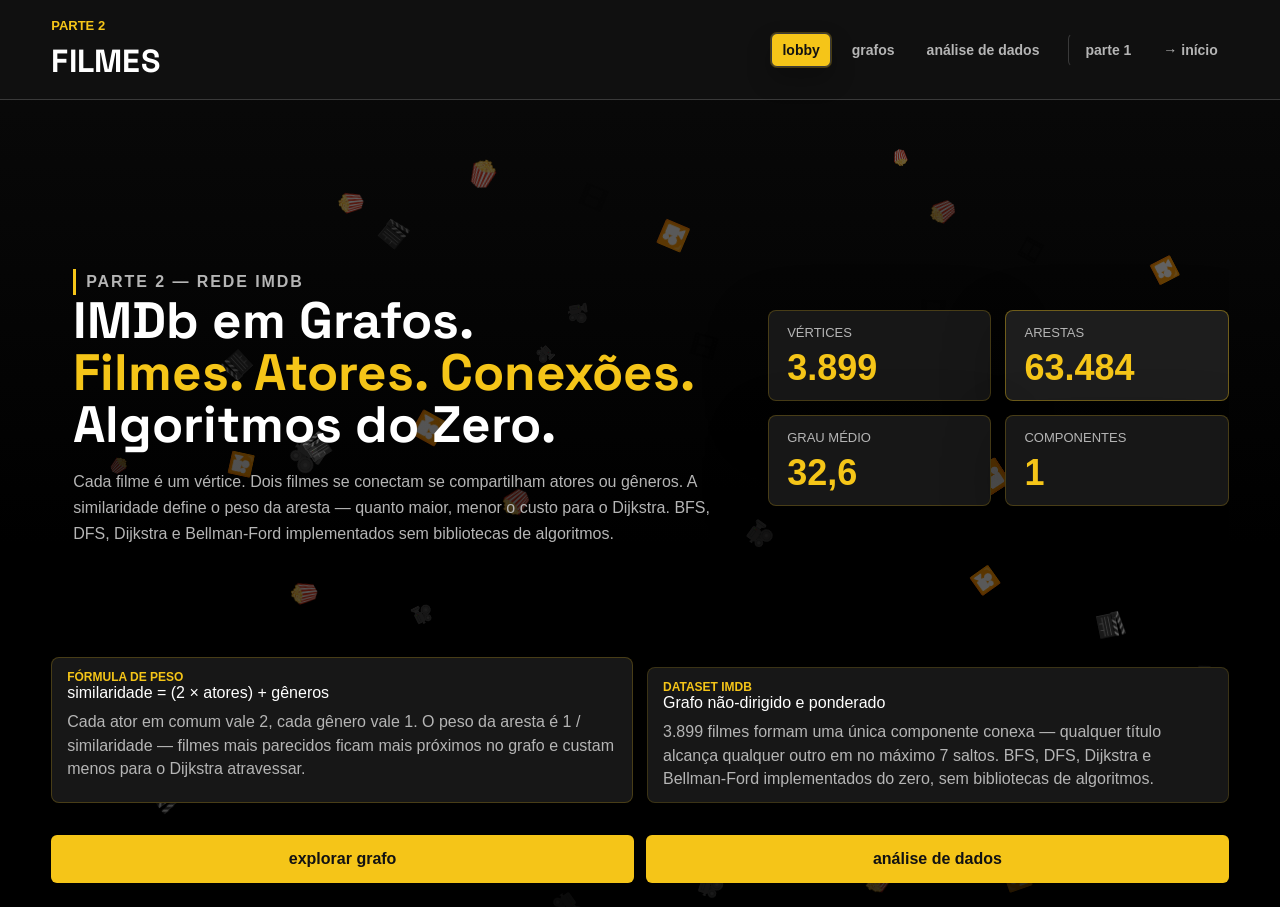
==== commit b8553115: "feat: integração parte 2, refatoração estrutural e correções de interface" ====
--- a/interface/index.html
+++ b/interface/index.html
@@ -1,30 +1,21 @@
 <!doctype html>
 <html lang="pt-BR">
   <head>
-    <meta charset="utf-8" />
-    <meta name="viewport" content="width=device-width, initial-scale=1" />
-    <meta
-      http-equiv="Cache-Control"
-      content="no-cache, no-store, must-revalidate"
-    />
-    <meta http-equiv="Pragma" content="no-cache" />
-    <meta http-equiv="Expires" content="0" />
+    <meta charset="utf-8">
+    <meta name="viewport" content="width=device-width, initial-scale=1">
+    <meta http-equiv="Cache-Control" content="no-cache, no-store, must-revalidate">
+    <meta http-equiv="Pragma" content="no-cache">
+    <meta http-equiv="Expires" content="0">
     <title>Parte 2 — Rede IMDb | Teoria dos Grafos</title>
-    <link rel="stylesheet" href="lib/vis-9.1.2/vis-network.css" />
-    <link rel="stylesheet" href="styles.css?v=50" />
-    <link rel="preconnect" href="https://fonts.googleapis.com" />
-    <link rel="preconnect" href="https://fonts.gstatic.com" crossorigin />
-    <link
-      href="https://fonts.googleapis.com/css2?family=Space+Grotesk:wght@500;600;700&display=swap"
-      rel="stylesheet"
-    />
+    <link rel="stylesheet" href="lib/vis-9.1.2/vis-network.css">
+    <link rel="stylesheet" href="styles.css?v=59">
+    <link rel="preconnect" href="https://fonts.googleapis.com">
+    <link rel="preconnect" href="https://fonts.gstatic.com" crossorigin>
+    <link href="https://fonts.googleapis.com/css2?family=Space+Grotesk:wght@500;600;700&display=swap" rel="stylesheet">
     <style>
-      :root {
-        --font-display: 'Space Grotesk', 'Segoe UI', Arial, sans-serif;
-      }
-      body {
-        background: linear-gradient(180deg, #0a0a0a, #000000 60%);
-      }
+      /* âââ¬âââ¬ coesão com a landing: fonte display nos títulos + base mais escura âââ¬âââ¬ */
+      :root { --font-display: "Space Grotesk", "Segoe UI", Arial, sans-serif; }
+      body { background: linear-gradient(180deg, #0a0a0a, #000000 60%); }
       .brand-mark,
       .topbar h1,
       .hero-copy h2,
@@ -33,18 +24,10 @@
       #graficos .section-heading h2,
       .p2-section-title,
       .p2-stat strong,
-      .avd2-stat strong {
-        font-family: var(--font-display);
-      }
-      .topbar h1 {
-        font-size: clamp(22px, 2.6vw, 32px);
-        text-transform: uppercase;
-        letter-spacing: 0.01em;
-      }
-
-      .p2-section {
-        margin-top: 48px;
-      }
+      .avd2-stat strong { font-family: var(--font-display); }
+      .topbar h1 { font-size: clamp(22px, 2.6vw, 32px); text-transform: uppercase; letter-spacing: 0.01em; }
+
+      .p2-section { margin-top: 48px; }
       .p2-section-title {
         margin: 0 0 6px;
         color: var(--primary);
@@ -59,6 +42,15 @@
         max-width: 760px;
       }
 
+      /* ── lobby canvas ── */
+      #inicio { position: relative; overflow: hidden; }
+      #p2-lobby-bg {
+        position: absolute; inset: 0;
+        width: 100%; height: 100%;
+        pointer-events: none; z-index: 0;
+      }
+      #inicio > *:not(#p2-lobby-bg) { position: relative; z-index: 1; }
+
       .p2-lobby-hero {
         min-height: auto;
         padding: 72px 0 34px;
@@ -86,7 +78,7 @@
 
       .p2-analysis-tabs {
         display: grid;
-        grid-template-columns: repeat(2, minmax(0, 1fr));
+        grid-template-columns: repeat(4, minmax(0, 1fr));
         gap: 0;
         margin: 24px 0 28px;
         border-bottom: 1px solid var(--line);
@@ -97,7 +89,9 @@
         border-radius: 0;
         background: transparent;
         color: var(--muted);
-        padding: 14px 16px;
+        padding: 16px 18px;
+        font-size: 16px;
+        line-height: 1.2;
         font-weight: 800;
         cursor: pointer;
       }
@@ -105,12 +99,8 @@
         color: var(--primary);
         border-bottom-color: var(--primary);
       }
-      .p2-analysis-panel {
-        display: none;
-      }
-      .p2-analysis-panel.active {
-        display: block;
-      }
+      .p2-analysis-panel { display: none; }
+      .p2-analysis-panel.active { display: block; }
 
       .p2-stats {
         display: grid;
@@ -126,9 +116,7 @@
         text-align: center;
         transition: border-color 160ms;
       }
-      .p2-stat:hover {
-        border-color: rgba(245, 197, 24, 0.44);
-      }
+      .p2-stat:hover { border-color: rgba(245,197,24,.44); }
       .p2-stat strong {
         display: block;
         font-size: clamp(22px, 2.5vw, 34px);
@@ -140,7 +128,7 @@
         font-size: 11px;
         color: var(--muted);
         text-transform: uppercase;
-        letter-spacing: 0.06em;
+        letter-spacing: .06em;
         margin-top: 5px;
         display: block;
       }
@@ -149,125 +137,183 @@
         background: var(--panel-flat);
         border-left: 3px solid var(--primary);
         border-radius: 0 8px 8px 0;
-        padding: 16px 20px;
+        padding: 20px 24px;
         margin-bottom: 24px;
       }
       .p2-narrative-label {
-        font-size: 11px;
+        font-size: 13px;
         font-weight: 700;
         text-transform: uppercase;
-        letter-spacing: 0.07em;
+        letter-spacing: .07em;
         color: var(--primary);
         margin-bottom: 8px;
       }
       .p2-narrative p {
         margin: 0;
         color: var(--muted);
-        font-size: 14px;
-        line-height: 1.65;
-      }
-      .p2-narrative p strong {
-        color: var(--text);
-      }
+        font-size: 16px;
+        line-height: 1.7;
+      }
+      .p2-narrative p strong { color: var(--text); }
       .p2-narrative code {
         font-family: monospace;
         font-size: 12px;
         color: var(--primary);
-        background: rgba(245, 197, 24, 0.08);
+        background: rgba(245,197,24,.08);
         padding: 1px 5px;
         border-radius: 3px;
       }
 
-      .p2-gallery {
-        display: grid;
-        grid-template-columns: 1fr;
-        gap: 28px;
-      }
+      .p2-gallery { display: grid; grid-template-columns: 1fr; gap: 28px; }
       .p2-figure {
         margin: 0;
         background: var(--panel-flat);
         border: 1px solid var(--yellow-line);
         border-radius: 8px;
         overflow: hidden;
-        transition:
-          transform 160ms ease,
-          border-color 160ms ease;
-      }
-      .p2-figure:hover {
-        transform: translateY(-2px);
-        border-color: rgba(245, 197, 24, 0.44);
-      }
-      .p2-figure a {
-        display: block;
-      }
+        transition: transform 160ms ease, border-color 160ms ease;
+      }
+      .p2-figure:hover { transform: translateY(-2px); border-color: rgba(245,197,24,.44); }
+      .p2-figure { position: relative; }
+      .p2-fig-label {
+        padding: 9px 14px 0;
+        font-size: 11px;
+        font-weight: 700;
+        letter-spacing: .07em;
+        text-transform: uppercase;
+        color: rgba(255,255,255,0.35);
+      }
+      .p2-expand-btn {
+        position: absolute; top: 10px; right: 10px; z-index: 10;
+        width: 40px; height: 40px; border-radius: 8px;
+        border: 1.5px solid rgba(255,255,255,0.25);
+        background: rgba(13,17,23,0.92);
+        color: rgba(255,255,255,0.8);
+        font-size: 20px; line-height: 40px; text-align: center;
+        cursor: pointer; opacity: 0; transition: opacity 140ms, color 140ms, border-color 140ms, background 140ms;
+        backdrop-filter: blur(6px);
+      }
+      .p2-figure:hover .p2-expand-btn { opacity: 1; }
+      .p2-expand-btn:hover { color: #f5c518; border-color: rgba(245,197,24,0.7); background: rgba(13,17,23,1); }
+
+      .fig-overlay {
+        display: none; position: fixed; inset: 0; z-index: 9999;
+        background: rgba(0,0,0,0.92);
+        align-items: center; justify-content: center;
+        padding: 32px;
+        cursor: zoom-out;
+      }
+      .fig-overlay.open { display: flex; }
+      .fig-overlay-inner {
+        position: relative; max-width: 94vw; max-height: 92vh;
+        background: #0d1117; border: 1px solid rgba(245,197,24,0.25);
+        border-radius: 10px; overflow: hidden;
+        cursor: default;
+        display: flex; flex-direction: column;
+        animation: overlayIn 180ms ease;
+      }
+      @keyframes overlayIn { from { opacity:0; transform:scale(.96) } to { opacity:1; transform:scale(1) } }
+      .fig-overlay-close {
+        position: absolute; top: 10px; right: 12px; z-index: 2;
+        background: rgba(13,17,23,0.9); border: 1px solid rgba(255,255,255,0.15);
+        color: rgba(255,255,255,0.6); border-radius: 6px;
+        width: 30px; height: 30px; font-size: 16px; line-height: 30px;
+        text-align: center; cursor: pointer;
+        transition: color 120ms, border-color 120ms;
+      }
+      .fig-overlay-close:hover { color: #f5c518; border-color: rgba(245,197,24,0.5); }
+      .fig-overlay-content { flex: 1; overflow: auto; display: flex; align-items: center; justify-content: center; padding: 16px; }
+      .fig-overlay-content img { max-width: 100%; max-height: 80vh; object-fit: contain; display: block; }
+      .fig-overlay-content canvas { max-width: 100%; }
+      .fig-overlay-caption { padding: 14px 20px 16px; border-top: 1px solid rgba(255,255,255,0.07); font-size: 14px; color: rgba(255,255,255,0.55); }
+      .p2-figure a { display: block; }
       .p2-figure img {
         display: block;
         width: 100%;
         height: auto;
         aspect-ratio: 4/2.2;
         object-fit: contain;
-        background: #fff;
+        background: #0f172a;
+        padding: 10px 14px;
       }
       .p2-figure figcaption {
-        padding: 12px 16px;
+        padding: 16px 18px 18px;
         color: var(--muted);
-        font-size: 13px;
-        line-height: 1.45;
-      }
-      .p2-figure figcaption strong {
+        font-size: 15px;
+        line-height: 1.6;
+      }
+      .p2-figure figcaption strong { color: var(--text); }
+      .p2-figure-insight {
         color: var(--text);
+        font-weight: 800;
+        font-size: 16px;
+        margin-bottom: 8px;
+      }
+      .p2-figure-note {
+        color: var(--muted);
+        font-size: 15px;
+        line-height: 1.6;
+      }
+      .p2-insight-strip {
+        margin: 16px 0 20px;
+        padding: 14px 18px;
+        background: rgba(245,197,24,.07);
+        border: 1px solid rgba(245,197,24,.22);
+        border-radius: 8px;
+        color: var(--muted);
+        font-size: 15px;
+        line-height: 1.6;
+      }
+      .p2-insight-strip strong {
+        color: var(--primary);
+        text-transform: uppercase;
+        letter-spacing: .04em;
+        margin-right: 6px;
+      }
+      .p2-analysis-panel .avd-panel p,
+      .p2-analysis-panel .discussao-card p {
+        font-size: 15px;
+        line-height: 1.65;
+      }
+      .p2-analysis-panel .avd-panel-title,
+      .p2-analysis-panel .discussao-card h4 {
+        font-size: 16px;
       }
 
       .p2-2col {
         display: grid;
-        grid-template-columns: repeat(2, minmax(0, 1fr));
+        grid-template-columns: repeat(2, minmax(0,1fr));
         gap: 20px;
         margin-bottom: 20px;
       }
 
       .p2-tabs {
         display: flex;
-        gap: 0;
-        margin-bottom: 36px;
-        border-bottom: 2px solid var(--line);
+        gap: 4px;
+        margin-bottom: 28px;
+        border-bottom: 1px solid var(--line);
         padding-bottom: 0;
       }
       .p2-tab-btn {
-        flex: 1;
-        padding: 18px 20px;
+        padding: 9px 18px;
         border: none;
-        border-radius: 0;
+        border-radius: 6px 6px 0 0;
         background: transparent;
         color: var(--muted);
-        font-family: var(--font-display, 'Segoe UI', sans-serif);
-        font-size: clamp(14px, 1.4vw, 17px);
-        font-weight: 800;
-        letter-spacing: 0.01em;
+        font: 700 13px/1 "Segoe UI", sans-serif;
         cursor: pointer;
-        border-bottom: 3px solid transparent;
-        margin-bottom: -2px;
-        transition: color 130ms, border-color 130ms, background 130ms;
-        text-align: center;
-      }
-      .p2-tab-btn.active {
-        color: var(--primary);
-        border-bottom-color: var(--primary);
-        background: rgba(245,197,24,.05);
-      }
-      .p2-tab-btn:hover:not(.active) {
-        color: var(--text);
-        background: rgba(255,255,255,.03);
-      }
-      .p2-pane {
-        display: none;
-      }
-      .p2-pane.active {
-        display: block;
-      }
+        border-bottom: 2px solid transparent;
+        margin-bottom: -1px;
+        transition: color 130ms, border-color 130ms;
+      }
+      .p2-tab-btn.active { color: var(--primary); border-color: var(--primary); }
+      .p2-tab-btn:hover:not(.active) { color: var(--text); }
+      .p2-pane { display: none; }
+      .p2-pane.active { display: block; }
 
       .p2-result-intro {
         display: grid;
-        grid-template-columns: repeat(2, minmax(0, 1fr));
+        grid-template-columns: repeat(2, minmax(0,1fr));
         gap: 16px;
         margin-bottom: 28px;
       }
@@ -281,7 +327,7 @@
         font-size: 11px;
         font-weight: 700;
         text-transform: uppercase;
-        letter-spacing: 0.07em;
+        letter-spacing: .07em;
         color: var(--primary);
         margin-bottom: 8px;
       }
@@ -291,25 +337,15 @@
         font-size: 14px;
         line-height: 1.6;
       }
-      .p2-result-intro-card p strong {
-        color: var(--text);
-      }
+      .p2-result-intro-card p strong { color: var(--text); }
 
       @media (max-width: 900px) {
-        .p2-stats {
-          grid-template-columns: repeat(3, 1fr);
-        }
-        .p2-2col {
-          grid-template-columns: 1fr;
-        }
-        .p2-result-intro {
-          grid-template-columns: 1fr;
-        }
+        .p2-stats { grid-template-columns: repeat(3, 1fr); }
+        .p2-2col { grid-template-columns: 1fr; }
+        .p2-result-intro { grid-template-columns: 1fr; }
       }
       @media (max-width: 600px) {
-        .p2-stats {
-          grid-template-columns: repeat(2, 1fr);
-        }
+        .p2-stats { grid-template-columns: repeat(2, 1fr); }
       }
     </style>
   </head>
@@ -325,57 +361,44 @@
         <a class="is-active" href="#inicio" data-view="inicio">lobby</a>
         <a href="#grafos" data-view="grafos">grafos</a>
         <a href="#analise" data-view="analise">análise de dados</a>
-        <a
-          href="parte1.html"
-          style="
-            border-left: 1px solid var(--line);
-            padding-left: 1rem;
-            margin-left: 0.5rem;
-          "
-          >parte 1</a
-        >
-        <a href="../index.html">← início</a>
+        <a href="parte1.html" style="border-left:1px solid var(--line);padding-left:1rem;margin-left:0.5rem;">parte 1</a>
+        <a href="../index.html">&#x2192; início</a>
       </nav>
     </header>
 
     <main>
-      <section
-        class="view-panel is-active"
-        id="inicio"
-        data-view-panel="inicio"
-      >
+      <section class="view-panel is-active" id="inicio" data-view-panel="inicio">
+        <canvas id="p2-lobby-bg"></canvas>
         <div class="hero p2-lobby-hero">
           <div class="hero-copy">
-            <p class="eyebrow">parte 2 — rede imdb</p>
+            <p class="eyebrow">Parte 2 — Rede IMDb</p>
             <h2>
-              3.899 Filmes.<br />
-              <span style="color: var(--primary)">Algoritmos do Zero.</span
-              ><br />
-              Uma Rede Conectada.
+              IMDb em Grafos.<br>
+              <span style="color:var(--primary);">Filmes. Atores. Conexões.</span><br>
+              Algoritmos do Zero.
             </h2>
             <p>
-              Modelamos filmes como vértices e criamos arestas ponderadas a
-              partir de atores e gêneros em comum. O backend processa o dataset
-              completo; a interface usa subgrafos filtrados para manter a
-              exploração fluida.
+              Cada filme é um vértice. Dois filmes se conectam se compartilham atores ou gêneros.
+              A similaridade define o peso da aresta — quanto maior, menor o custo para o Dijkstra.
+              BFS, DFS, Dijkstra e Bellman-Ford implementados sem bibliotecas de algoritmos.
             </p>
           </div>
           <div class="hero-side">
             <div class="metric-grid" id="dataset-metrics">
               <article class="metric-card">
-                <span>vertices</span>
+                <span>Vértices</span>
                 <strong data-field="num_vertices">--</strong>
               </article>
               <article class="metric-card">
-                <span>arestas</span>
+                <span>Arestas</span>
                 <strong data-field="num_arestas">--</strong>
               </article>
               <article class="metric-card">
-                <span>grau medio</span>
+                <span>Grau Médio</span>
                 <strong data-field="grau_medio">--</strong>
               </article>
               <article class="metric-card">
-                <span>ilhas</span>
+                <span>Componentes</span>
                 <strong data-field="componentes_conexas">--</strong>
               </article>
             </div>
@@ -384,27 +407,19 @@
 
         <div class="hero-info-grid p2-lobby-grid">
           <article class="formula-card">
-            <span>fórmula de peso</span>
-            <strong>similaridade = (2 × atores) + gêneros</strong>
+            <span>Fórmula de Peso</span>
+            similaridade = (2 × atores) + gêneros
             <p>
-              Cada ator em comum vale <b>2</b>; cada gênero em comum vale
-              <b>1</b>. O peso da aresta é <b>peso = 1 / similaridade</b>, então
-              conexões mais fortes ficam com custo menor para o Dijkstra.
+              Cada ator em comum vale 2, cada gênero vale 1.
+              O peso da aresta é 1 / similaridade — filmes mais parecidos ficam mais próximos no grafo e custam menos para o Dijkstra atravessar.
             </p>
           </article>
           <article>
-            <span>dataset IMDb</span>
-            <strong>grafo não-dirigido e ponderado</strong>
+            <span>Dataset IMDb</span>
+            Grafo não-dirigido e ponderado
             <p>
-              Fonte:
-              <code style="font-size: 12px; color: var(--primary)"
-                >Imdb_filmes.csv</code
-              >
-              e
-              <code style="font-size: 12px; color: var(--primary)"
-                >Imdb_arestas.csv</code
-              >. BFS, DFS, Dijkstra e Bellman-Ford foram implementados
-              <b>sem libs de algoritmos prontos</b>.
+              3.899 filmes formam uma única componente conexa — qualquer título alcança qualquer outro em no máximo 7 saltos.
+              BFS, DFS, Dijkstra e Bellman-Ford implementados do zero, sem bibliotecas de algoritmos.
             </p>
           </article>
         </div>
@@ -415,650 +430,298 @@
         </div>
       </section>
 
-      <section
-        class="panel-section view-panel"
-        id="grafos"
-        data-view-panel="grafos"
-      >
-        <!-- barra de modos — substituiu o select técnico -->
-        <div class="graph-toolbar">
-          <div
-            class="graph-mode-btns"
-            role="group"
-            aria-label="modo de visualização"
-          >
-            <button
-              type="button"
-              class="gmode-btn active"
-              data-mode="franquias"
-            >
-              <span class="gmode-icon">◈</span>
-              <span class="gmode-label">Franquias</span>
-            </button>
-            <button type="button" class="gmode-btn" data-mode="similaridade">
-              <span class="gmode-icon">◎</span>
-              <span class="gmode-label">Hubs</span>
-            </button>
-            <button type="button" class="gmode-btn" data-mode="bfs">
-              <span class="gmode-icon">↠</span>
-              <span class="gmode-label">BFS</span>
-            </button>
-            <button type="button" class="gmode-btn" data-mode="dfs">
-              <span class="gmode-icon">↡</span>
-              <span class="gmode-label">DFS</span>
-            </button>
-            <button type="button" class="gmode-btn" data-mode="dijkstra">
-              <span class="gmode-icon">⬡</span>
-              <span class="gmode-label">Dijkstra</span>
-            </button>
-            <button
-              type="button"
-              class="gmode-btn"
-              data-mode="bellman-sem-ciclo"
-            >
-              <span class="gmode-icon">⚠</span>
-              <span class="gmode-label">BF sem ciclo</span>
-            </button>
-            <button
-              type="button"
-              class="gmode-btn"
-              data-mode="bellman-com-ciclo"
-            >
-              <span class="gmode-icon">⛔</span>
-              <span class="gmode-label">BF com ciclo</span>
-            </button>
-            <button
-              type="button"
-              class="gmode-btn gmode-btn-full"
-              data-mode="grafo-completo"
-            >
-              <span class="gmode-icon">⊞</span>
-              <span class="gmode-label">Completo</span>
-            </button>
-          </div>
-
-          <!-- busca e rota unificadas -->
-          <div class="graph-search-bar">
-            <datalist id="movies-list"></datalist>
-            <input
-              id="graph-search"
-              type="search"
-              class="gsearch-input"
-              placeholder="buscar filme..."
-              list="movies-list"
-              autocomplete="off"
-              aria-label="buscar filme no grafo"
-            />
-            <span class="gsearch-sep"></span>
-            <input
-              id="route-origem"
-              type="search"
-              class="gsearch-input gsearch-route"
-              placeholder="de..."
-              list="movies-list"
-              autocomplete="off"
-              aria-label="origem da rota"
-            />
-            <input
-              id="route-destino"
-              type="search"
-              class="gsearch-input gsearch-route"
-              placeholder="até..."
-              list="movies-list"
-              autocomplete="off"
-              aria-label="destino da rota"
-            />
-            <select
-              id="route-algorithm"
-              class="gsearch-algo"
-              aria-label="algoritmo de rota"
-            >
-              <option value="dijkstra">Dijkstra</option>
-              <option value="dfs">DFS</option>
-            </select>
-            <button
-              id="route-run-btn"
-              type="button"
-              class="gsearch-go"
-              aria-label="calcular rota"
-            >
-              →
-            </button>
-            <button
-              id="reset-graph-btn"
-              type="button"
-              class="gsearch-reset"
-              aria-label="limpar"
-            >
-              ✕
-            </button>
-          </div>
+      <section class="panel-section view-panel" id="grafos" data-view-panel="grafos">
+
+        <section class="p2-section" style="margin-top:12px;">
+          <h2 class="p2-section-title">Grafos</h2>
+          <p style="margin:0 0 16px;color:var(--muted);font-size:14px;line-height:1.6;max-width:760px;">
+            Rede de 3.899 filmes do IMDb. V&#233;rtices s&#227;o filmes, arestas conectam t&#237;tulos com atores e g&#234;neros em comum. O tamanho dos n&#243;s reflete o grau de conex&#227;o.
+          </p>
+
+          <div class="avd-tabs">
+            <button type="button" class="g-tab-btn active" onclick="g2Tab('interativos',this)">Grafos Interativos</button>
+            <button type="button" class="g-tab-btn" onclick="g2Tab('saida',this)">Saída</button>
+          </div>
+
+          <div id="g2-pane-interativos" class="g-pane active">
+          <div class="graph-shell">
+            <div class="graph-area">
+
+              <!-- BARRA TOP &#8212; elemento est&#225;tico (flex row) -->
+              <div class="g2-top-bar">
+                <span class="g2-bar-title">Filmes</span>
+                <div class="graph-mode-btns" role="group">
+                  <button type="button" class="gmode-btn active" data-mode="amostra">Amostra</button>
+                  <button type="button" class="gmode-btn" data-mode="franquias">Franquias</button>
+                  <button type="button" class="gmode-btn" data-mode="top-notas">Top Notas</button>
+                  <button type="button" class="gmode-btn" data-mode="similaridade">Hubs</button>
+                  <button type="button" class="gmode-btn" data-mode="bfs">BFS</button>
+                  <button type="button" class="gmode-btn" data-mode="dfs">DFS</button>
+                  <button type="button" class="gmode-btn" data-mode="dijkstra">Dijkstra</button>
+                  <button type="button" class="gmode-btn" data-mode="bellman-sem-ciclo">BF&#8722;</button>
+                  <button type="button" class="gmode-btn" data-mode="bellman-com-ciclo">BF&#43;</button>
+                  <button type="button" class="gmode-btn gmode-btn-full" data-mode="grafo-completo">Completo</button>
+                </div>
+                <span class="g2-bar-sep" id="g2-topbar-filters" style="display:none;"></span>
+                <span class="g2-bar-label" id="g2-topbar-filters-genero">G&#234;nero:</span>
+                <select class="g2-select" id="select-genero" onchange="g2ApplyGenero(this.value)">
+                  <option value="">Todos</option>
+                  <option value="Action">A&#231;&#227;o</option>
+                  <option value="Drama">Drama</option>
+                  <option value="Comedy">Com&#233;dia</option>
+                  <option value="Sci-Fi">Fic&#231;&#227;o Cient&#237;fica</option>
+                  <option value="Horror">Terror</option>
+                  <option value="Animation">Anima&#231;&#227;o</option>
+                </select>
+
+              </div>
+
+              <!-- AREA DO GRAFO &#8212; flex:1, position:relative -->
+              <div class="g2-graph-inner">
+
+                <!-- painel rota flutuante esquerdo -->
+                <datalist id="movies-list"></datalist>
+                <div class="g2-search-panel">
+                  <div class="g2-panel-title">Buscar Caminho</div>
+                  <label class="g2-panel-label">ORIGEM</label>
+                  <div class="g2-ac-wrap">
+                    <input id="route-origem" type="text" class="g2-panel-input" placeholder="ex: Pulp Fiction" autocomplete="off">
+                    <ul class="g2-ac-list" id="ac-origem"></ul>
+                  </div>
+                  <label class="g2-panel-label" style="margin-top:6px;">DESTINO</label>
+                  <div class="g2-ac-wrap">
+                    <input id="route-destino" type="text" class="g2-panel-input" placeholder="ex: Forrest Gump" autocomplete="off">
+                    <ul class="g2-ac-list" id="ac-destino"></ul>
+                  </div>
+                  <label class="g2-panel-label" style="margin-top:6px;">ALGORITMO</label>
+                  <select id="route-algorithm" class="g2-panel-select">
+                    <option value="dijkstra">Dijkstra</option>
+                    </select>
+                  <button id="route-run-btn" type="button" class="g2-panel-run">Tra&#231;ar Rota</button>
+                  <button id="reset-graph-btn" type="button" class="g2-panel-reset">limpar</button>
+                  <div id="route-result" class="g2-route-result" style="display:none;"></div>
+                </div>
+
+                <!-- painel legenda de cores flutuante direito -->
+                <div class="g2-legend-panel" id="g2-legend-panel">
+                  <div class="g2-panel-title" style="display:flex;align-items:center;justify-content:space-between;">
+                    <span>Cores por Gênero</span>
+                    <button type="button" class="g2-legend-toggle" onclick="var p=document.getElementById('g2-legend-body');var btn=this;var open=p.style.display==='none';p.style.display=open?'flex':'none';btn.textContent=open?'▲':'▼';">▲</button>
+                  </div>
+                  <div class="g2-legend-body" id="g2-legend-body">
+                    <div class="g2-lrow"><span class="g2-ldot" style="background:#ef4444;"></span>Action</div>
+                    <div class="g2-lrow"><span class="g2-ldot" style="background:#f59e0b;"></span>Comedy</div>
+                    <div class="g2-lrow"><span class="g2-ldot" style="background:#3b82f6;"></span>Drama</div>
+                    <div class="g2-lrow"><span class="g2-ldot" style="background:#8b5cf6;"></span>Sci-Fi</div>
+                    <div class="g2-lrow"><span class="g2-ldot" style="background:#dc2626;"></span>Horror</div>
+                    <div class="g2-lrow"><span class="g2-ldot" style="background:#ec4899;"></span>Romance</div>
+                    <div class="g2-lrow"><span class="g2-ldot" style="background:#10b981;"></span>Animation</div>
+                    <div class="g2-lrow"><span class="g2-ldot" style="background:#f97316;"></span>Thriller</div>
+                    <div class="g2-lrow"><span class="g2-ldot" style="background:#06b6d4;"></span>Adventure</div>
+                    <div class="g2-lrow"><span class="g2-ldot" style="background:#6366f1;"></span>Crime</div>
+                    <div class="g2-lrow"><span class="g2-ldot" style="background:#a855f7;"></span>Fantasy</div>
+                    <div class="g2-lrow"><span class="g2-ldot" style="background:#64748b;"></span>Documentary</div>
+                    <div class="g2-lrow"><span class="g2-ldot" style="background:#f5c518;"></span>Outros</div>
+                  </div>
+                </div>
+                <!-- painel de info do modo ativo -->
+                <div class="g2-mode-info" id="g2-mode-info" style="display:none;">
+                  <div class="g2-panel-title" id="g2-mode-info-title"></div>
+                  <div class="g2-mode-info-body" id="g2-mode-info-body"></div>
+                </div>
+                <!-- busca de filme na barra do topo -->
+                <input id="graph-search" type="search" style="display:none;" list="movies-list" autocomplete="off">
+                <!-- painel flutuante de detalhes -->
+                <div class="g2-details-float" id="details-panel" style="display:none;">
+                  <button type="button" class="g2-details-close" onclick="document.getElementById('details-panel').style.display='none';">&#10005;</button>
+                  <!-- conteudo injetado por JS -->
+                </div>
+
+                <!-- filtros ocultos para compatibilidade com JS -->
+                <div id="graph-filters" style="display:none;">
+                  <button class="gfilter-btn active" data-filter-genero=""></button>
+                  <button class="gfilter-btn" data-filter-genero="Action"></button>
+                  <button class="gfilter-btn" data-filter-genero="Drama"></button>
+                  <button class="gfilter-btn" data-filter-genero="Comedy"></button>
+                  <button class="gfilter-btn" data-filter-genero="Sci-Fi"></button>
+                  <button class="gfilter-btn" data-filter-genero="Horror"></button>
+                  <button class="gfilter-btn" data-filter-genero="Animation"></button>
+                  <button class="gfilter-btn active" data-filter-grau="0"></button>
+                  <button class="gfilter-btn" data-filter-grau="10"></button>
+                  <button class="gfilter-btn" data-filter-grau="20"></button>
+                  <button class="gfilter-btn" data-filter-grau="50"></button>
+                </div>
+
+                <div id="network"></div>
+                <div class="graph-placeholder" id="graph-placeholder">
+                  <span class="loader-ring"></span>
+                  carregando rede cinematogr&#225;fica...
+                  <p>3.899 filmes &middot; 63.484 conex&#245;es por elenco</p>
+                </div>
+
+              </div>
+              <button class="graph-fullscreen-btn" id="graph-fullscreen-btn" type="button">maximizar</button>
+            </div>
+
+          </div>
+          </div><!-- /g2-pane-interativos -->
+
+          <div id="g2-pane-saida" class="g-pane">
+            <div id="saida-dashboard" class="saida-dash">
+              <p style="color:var(--muted);font-size:13px;padding:20px 0;">carregando...</p>
+            </div>
+          </div>
+
+        </section>
+
+        <script>
+          function g2Tab(pane, btn) {
+            document.querySelectorAll("#grafos .g-tab-btn").forEach(b => b.classList.remove("active"));
+            document.querySelectorAll("#grafos .g-pane").forEach(p => p.classList.remove("active"));
+            btn.classList.add("active");
+            document.getElementById("g2-pane-" + pane).classList.add("active");
+            if (pane === "saida" && typeof renderSaidaDashboard === "function") renderSaidaDashboard();
+          }
+          function g2ApplyGenero(val) {
+            document.querySelectorAll(".gfilter-btn[data-filter-genero]").forEach(b => {
+              b.classList.toggle("active", b.dataset.filterGenero === val);
+            });
+            if (typeof applyFilters === "function") applyFilters();
+          }
+          document.addEventListener("DOMContentLoaded",function(){var s=document.getElementById("graph-search-bar");var h=document.getElementById("graph-search");if(s&&h){s.addEventListener("input",function(){h.value=s.value;h.dispatchEvent(new Event("input"));});}});
+          function g2ApplyGrau(val) {
+            document.querySelectorAll(".gfilter-btn[data-filter-grau]").forEach(b => {
+              b.classList.toggle("active", b.dataset.filterGrau === val);
+            });
+            if (typeof applyFilters === "function") applyFilters();
+          }
+        </script>
+
+</section>
+      <section class="panel-section view-panel" id="analise" data-view-panel="analise">
+        <div class="section-heading section-heading-resultados">
+          <h2 style="color:var(--primary);">Analise e Visualizacao de Dados</h2>
+          <p class="section-sub">Dashboards com Gestalt, storytelling analitico e hierarquia visual aplicados a rede IMDb. A ideia nao e so calcular: e comunicar o insight.</p>
         </div>
 
-        <!-- filtros contextuais -->
-        <div class="graph-filters" id="graph-filters">
-          <div class="gfilter-group" id="filter-genero">
-            <span class="gfilter-label">gênero</span>
-            <button
-              type="button"
-              class="gfilter-btn active"
-              data-filter-genero=""
-            >
-              Todos
-            </button>
-            <button
-              type="button"
-              class="gfilter-btn"
-              data-filter-genero="Action"
-            >
-              Ação
-            </button>
-            <button
-              type="button"
-              class="gfilter-btn"
-              data-filter-genero="Drama"
-            >
-              Drama
-            </button>
-            <button
-              type="button"
-              class="gfilter-btn"
-              data-filter-genero="Comedy"
-            >
-              Comédia
-            </button>
-            <button
-              type="button"
-              class="gfilter-btn"
-              data-filter-genero="Sci-Fi"
-            >
-              Ficção Científica
-            </button>
-            <button
-              type="button"
-              class="gfilter-btn"
-              data-filter-genero="Horror"
-            >
-              Terror
-            </button>
-            <button
-              type="button"
-              class="gfilter-btn"
-              data-filter-genero="Animation"
-            >
-              Animação
-            </button>
-          </div>
-          <div class="gfilter-group" id="filter-grau">
-            <span class="gfilter-label">importância</span>
-            <button
-              type="button"
-              class="gfilter-btn active"
-              data-filter-grau="0"
-            >
-              Todos
-            </button>
-            <button type="button" class="gfilter-btn" data-filter-grau="10">
-              Grau &gt; 10
-            </button>
-            <button type="button" class="gfilter-btn" data-filter-grau="20">
-              Grau &gt; 20
-            </button>
-            <button type="button" class="gfilter-btn" data-filter-grau="50">
-              Hubs (≥ 50)
-            </button>
-          </div>
+        <div class="p2-analysis-tabs" aria-label="subsecoes de analise da parte 2">
+          <button type="button" class="p2-analysis-tab active" onclick="p2AnalysisTab('estrutura',this)">Estrutura</button>
+          <button type="button" class="p2-analysis-tab" onclick="p2AnalysisTab('visualizacao',this)">Visualizacao</button>
+          <button type="button" class="p2-analysis-tab" onclick="p2AnalysisTab('algoritmos',this)">Algoritmos</button>
+          <button type="button" class="p2-analysis-tab" onclick="p2AnalysisTab('performance',this)">Performance</button>
         </div>
 
-        <!-- área principal: grafo + painel de detalhes -->
-        <div class="graph-shell">
-          <div class="graph-area">
-            <button
-              class="graph-fullscreen-btn"
-              id="graph-fullscreen-btn"
-              type="button"
-            >
-              ⤢
-            </button>
-            <div id="network"></div>
-            <div class="graph-placeholder" id="graph-placeholder">
-              <span class="loader-ring"></span>
-              <strong>carregando rede cinematográfica...</strong>
-              <p>3.899 filmes · 63.484 conexões por elenco</p>
-            </div>
-          </div>
-
-          <aside
-            class="details-panel"
-            id="details-panel"
-            aria-label="detalhes do filme selecionado"
-          >
-            <!-- conteúdo injetado por JS -->
-          </aside>
+        <div id="p2-analise-estrutura" class="p2-analysis-panel active">
+          <div class="p2-narrative">
+            <div class="p2-narrative-label">1. Exploratoria - estrutura da rede</div>
+            <p>Filmes sao vertices; arestas nascem de atores e generos em comum. O dataset tem 3.899 filmes, 63.484 arestas e grau medio 32,6 em uma unica componente conectada. A leitura estrutural responde: a conectividade esta espalhada ou concentrada? Se concentrada em poucos hubs, qualquer algoritmo de busca vai usa-los como atalho natural.</p>
+          </div>
+          <div class="p2-2col" style="margin-top:18px;">
+            <figure class="p2-figure">
+              <div class="p2-fig-label">histograma</div>
+              <a href="assets/parte2_histograma_graus.png" target="_blank"><img src="assets/parte2_histograma_graus.png" alt="histograma de graus da rede IMDb"></a>
+              <figcaption><div class="p2-figure-insight">Insight: 93% dos filmes tem grau abaixo de 50 — a rede segue distribuicao power-law.</div><div class="p2-figure-note">A cauda longa explica por que BFS e Dijkstra sao eficientes aqui: a maioria dos caminhos passa pelos mesmos poucos hubs. Cor diferencia os dois grupos (principio da similaridade visual) — azul para a massa, amarelo para os hubs.</div></figcaption>
+            </figure>
+            <figure class="p2-figure">
+              <div class="p2-fig-label">gráfico de barras</div>
+              <a href="assets/parte2_ranking_hubs.png" target="_blank"><img src="assets/parte2_ranking_hubs.png" alt="ranking de hubs da rede IMDb"></a>
+              <figcaption><div class="p2-figure-insight">Insight: Jurassic Park lidera com grau 142 — quase 4x mais conexoes que o 15 colocado.</div><div class="p2-figure-note">Esses filmes tem elencos que transitam por generos opostos: Jurassic Park (acao/sci-fi), Pulp Fiction (crime/drama), Forrest Gump (drama historico). E essa diversidade que cria pontes entre comunidades distantes — por isso qualquer busca os atravessa nas primeiras camadas.</div></figcaption>
+            </figure>
+          </div>
         </div>
+
+        <div id="p2-analise-visualizacao" class="p2-analysis-panel">
+          <div class="p2-narrative">
+            <div class="p2-narrative-label">2. Exploratoria visual - reduzir ruido</div>
+            <p>Visualizar 3.899 nos e 63.484 arestas ao mesmo tempo vira massa ilegivel. A solucao e o recorte intencional: mostrar so os nos que respondem a uma pergunta especifica. O subgrafo dos hubs responde: onde estao os filmes que conectam tudo? Gestalt guia a leitura — tamanho codifica grau (similaridade), arestas mostram ligacoes (conectividade), fundo escuro faz os hubs saltarem (figura-fundo).</p>
+          </div>
+
+          <div style="margin-top:18px;">
+            <figure class="p2-figure" style="position:relative;">
+              <div class="p2-fig-label">grafo interativo</div>
+              <div id="viz-hub-graph" style="width:100%;height:420px;border-radius:8px;background:#0d1117;"></div>
+              
+              <figcaption>
+                <div class="p2-figure-insight">Insight: A rede IMDb é um grafo de mundo pequeno: 3 filmes alcançam toda a rede em até 4 saltos.</div>
+                <div class="p2-figure-note">Jurassic Park (grau 142), Forrest Gump (139) e Pulp Fiction (133) reúnem elencos enormes e diversificados — atores que aparecem em dezenas de outros filmes de gêneros completamente diferentes. São os filmes que "conhecem todo mundo". O BFS os alcança nas primeiras camadas, o Dijkstra os usa como atalhos de custo mínimo. Clique em qualquer nó para ver sua vizinhança imediata.</div>
+              </figcaption>
+            </figure>
+          </div>
+        </div>
+
+        <div id="p2-analise-algoritmos" class="p2-analysis-panel">
+          <div class="p2-narrative">
+            <div class="p2-narrative-label">3. Explanatorio — como cada algoritmo funciona na rede</div>
+            <p>
+              BFS (Busca em Largura) explora camada por camada a partir de uma fonte. Cada camada representa um nivel de distancia — primeiro os vizinhos diretos, depois os vizinhos dos vizinhos, e assim por diante. No grafo IMDb, partindo de Jurassic Park, a BFS alcancou todos os 3.899 filmes em apenas 7 camadas, provando que a rede tem diametro pequeno..
+            </p>
+            <p style="margin-top:10px;">
+              DFS (Busca em Profundidade) mergulha o mais fundo possivel antes de retroceder. Diferente da BFS, nao garante o menor numero de saltos — mas e eficiente para detectar ciclos e explorar componentes. Nos tres casos testados, a DFS confirmou a presenca de ciclos (aresta de retorno), esperado em grafos densos nao-dirigidos..
+            </p>
+            <p style="margin-top:10px;">
+              Dijkstra encontra o caminho de menor custo ponderado entre dois vertices. Usa uma fila de prioridade (heap) para sempre expandir o vertice de menor distancia acumulada. Com <code>peso = 1 / similaridade</code>, o algoritmo naturalmente prioriza filmes mais parecidos. Requer pesos nao-negativos — garantido aqui pois similaridade ≥ 2..
+            </p>
+            <p style="margin-top:10px;">
+              Bellman-Ford relaxa todas as arestas V-1 vezes. Suporta pesos negativos e detecta ciclos negativos — o que o Dijkstra nao faz. Por isso foi testado em grafos artificiais dirigidos: um sem ciclo negativo (distancias corretas) e outro com ciclo negativo detectado e sinalizado. No IMDb nao ha pesos negativos, entao Dijkstra e a escolha otima..
+            </p>
+          </div>
+
+          <div class="p2-2col" style="margin-top:18px;">
+            <figure class="p2-figure">
+              <div class="p2-fig-label">gráfico de linhas</div>
+              <canvas id="chart-bfs-cumul" width="560" height="300" style="width:100%;height:300px;display:block;"></canvas>
+              <figcaption><div class="p2-figure-insight">Insight: Padrão S-curve nas 3 fontes: crescimento lento, explosão na camada 3, platô em 7.</div><div class="p2-figure-note">O padrão idêntico nas três fontes prova que o tempo de cobertura depende da topologia, não do vértice inicial. Qualquer BFS no IMDb cobre ~50% da rede já na camada 3 — fenomeno de mundo pequeno em forma de curva.</div></figcaption>
+            </figure>
+            <figure class="p2-figure">
+              <div class="p2-fig-label">gráfico radar</div>
+              <canvas id="chart-algo-radar" width="560" height="300" style="width:100%;height:300px;display:block;"></canvas>
+              <figcaption><div class="p2-figure-insight">Insight: Dijkstra domina no IMDb; Bellman-Ford é o único que detecta ciclos negativos.</div><div class="p2-figure-note">O radar torna o trade-off imediato: BFS e DFS ganham em velocidade mas abrem mão da garantia de caminho ótimo ponderado. Dijkstra é a escolha certa para o IMDb — pesos sempre positivos pela fórmula peso=1/similaridade. Bellman-Ford entra só para validação teórica de ciclos negativos; seu custo O(V·E) é proibitivo no grafo completo.</div></figcaption>
+            </figure>
+          </div>
+        </div>
+
+        <div id="p2-analise-performance" class="p2-analysis-panel">
+          <div class="p2-narrative">
+            <div class="p2-narrative-label">4. Performance - comparabilidade entre algoritmos</div>
+            <p>Performance nao e so velocidade — e velocidade x qualidade da resposta. BFS e rapido mas conta apenas saltos; Dijkstra e mais lento mas garante o menor custo ponderado. Os dois graficos abaixo respondem perguntas distintas: qual e mais rapido no IMDb real? e como cada um escala quando o grafo cresce?</p>
+          </div>
+
+          <div class="p2-2col" style="margin-top:18px;">
+            <figure class="p2-figure">
+              <div class="p2-fig-label">gráfico de barras</div>
+              <a href="assets/parte2_benchmark.png" target="_blank"><img src="assets/parte2_benchmark.png" alt="benchmark dos algoritmos"></a>
+              <figcaption><div class="p2-figure-insight">Insight: BFS cobre 3.899 filmes em 4,5ms — Dijkstra leva 7,5ms para garantir o caminho de menor custo.</div><div class="p2-figure-note">A diferenca de 3ms justifica a escolha: use BFS para descoberta rapida, Dijkstra quando o custo ponderado importa. Bellman-Ford aparece barato aqui porque foi testado em grafo artificial pequeno — no IMDb completo seu O(V.E) seria inviavel.</div></figcaption>
+            </figure>
+            <figure class="p2-figure">
+              <div class="p2-fig-label">gráfico de linhas</div>
+              <a href="assets/parte2_performance_escala.png" target="_blank"><img src="assets/parte2_performance_escala.png" alt="performance por escala do grafo"></a>
+              <figcaption><div class="p2-figure-insight">Insight: Dijkstra e BFS escalam de forma similar — Bellman-Ford diverge acima de 500 nos.</div><div class="p2-figure-note">As curvas confirmam a decisao: BFS e Dijkstra sao viaveis no IMDb completo (3.899 nos), ambos abaixo de 10ms. Bellman-Ford foi excluido do grafo real — crescimento O(V.E) proibitivo e sem pesos negativos no IMDb para justifica-lo.</div></figcaption>
+            </figure>
+          </div>
+
+          <div style="display:grid;grid-template-columns:1fr 1fr;gap:20px;margin-top:24px;align-items:start;">
+            <aside class="results-tech-bench" id="benchmark-output" aria-label="tempos medios por algoritmo"></aside>
+
+            <section class="discussao-section" id="discussao-critica" style="margin:0;">
+              <h3 class="discussao-title">Discussao critica</h3>
+              <div class="discussao-grid">
+                <article class="discussao-card"><h4>Benchmark nao e comparavel entre todos</h4><p>Colocar BFS, DFS, Dijkstra e Bellman-Ford na mesma barra e visualmente enganoso: BFS e DFS rodaram em 3.899 nos, enquanto Bellman-Ford foi testado em grafo artificial com ~4 nos. O grafico mostra diferenca de ordem de magnitude que nao reflete complexidade — reflete tamanho de entrada completamente diferente.</p></article>
+                <article class="discussao-card"><h4>Escala linear esconde crescimento do Dijkstra</h4><p>No grafico de benchmark em escala linear, BFS (4,5ms) e Dijkstra (7,5ms) parecem proximos. Em escala logaritmica ficaria claro que Dijkstra tem comportamento assintoticamente diferente conforme o grafo cresce — O((V+E)logV) vs O(V+E). A escala linear favorece a leitura de diferenca absoluta, nao de crescimento relativo.</p></article>
+                <article class="discussao-card"><h4>Curva de scaling usa subgrafos induzidos por hubs</h4><p>O grafico de performance mede tempo em subgrafos formados pelos nos de maior grau — ou seja, os subgrafos sao propositalmente densos. Isso superestima o tempo para grafos esparsos do mesmo tamanho. A conclusao de que "BF e inviavel acima de 500 nos" e valida para grafos densos, mas pode nao valer para redes mais esparsas.</p></article>
+                <article class="discussao-card"><h4>Peso nao-linear comprime comparacoes</h4><p>A formula peso = 1/similaridade cria uma escala nao-linear: entre sim=2 (peso=0,500) e sim=22 (peso=0,045) a diferenca e de 10x, mas entre sim=10 e sim=11 e minima. O Dijkstra trata essas conexoes como quase equivalentes, o que pode distorcer caminhos minimos em pares de filmes com similaridade intermediaria.</p></article>
+              </div>
+            </section>
+          </div>
+        </div>
+
+        <div id="results-resumo" style="display:none;"></div>
+        <div id="results-tables" style="display:none;"></div>
+        <div id="raw-output-pane" style="display:none;"></div>
       </section>
 
-      <section
-        class="panel-section view-panel"
-        id="analise"
-        data-view-panel="analise"
-      >
-        <div class="section-heading section-heading-resultados">
-          <h2>Análise de Dados</h2>
-          <p class="section-sub">
-            Resultados, discussão crítica, benchmark e visualizações analíticas
-            da rede IMDb.
-          </p>
-        </div>
-
-        <div
-          class="p2-analysis-tabs"
-          aria-label="subseções de análise da parte 2"
-        >
-          <button
-            type="button"
-            class="p2-analysis-tab active"
-            onclick="p2AnalysisTab('resultados', this)"
-          >
-            Resultados
-          </button>
-          <button
-            type="button"
-            class="p2-analysis-tab"
-            onclick="p2AnalysisTab('graficos', this)"
-          >
-            Gráficos
-          </button>
-        </div>
-
-        <div id="p2-analise-resultados" class="p2-analysis-panel active">
-          <div class="p2-result-intro">
-            <div class="p2-result-intro-card">
-              <div class="label">
-                Storytelling Explanatório — o que cada algoritmo responde
-              </div>
-              <p>
-                <strong>BFS e DFS</strong> respondem perguntas de alcance e
-                estrutura: quantos filmes consigo visitar? Há ciclos?
-                <strong>Dijkstra</strong> encontra o caminho de menor custo —
-                filmes mais parecidos. <strong>Bellman-Ford</strong> valida
-                pesos negativos e detecta ciclos negativos, testado em grafos
-                artificiais pois o IMDb só tem pesos positivos.
-              </p>
-            </div>
-            <div class="p2-result-intro-card">
-              <div class="label">
-                Gestalt — hierarquia visual dos resultados
-              </div>
-              <p>
-                <strong>Número grande = dado principal</strong> (hierarquia
-                visual). Badges coloridos indicam status:
-                <span style="color: #2ecc71; font-weight: 700">verde</span> =
-                correto,
-                <span style="color: #f97316; font-weight: 700">laranja</span> =
-                aviso,
-                <span style="color: #ef4444; font-weight: 700">vermelho</span> =
-                ciclo negativo. Destaque amarelo no custo e cinza no caminho —
-                Figura-Fundo explícito.
-              </p>
-            </div>
-          </div>
-
-          <div class="results-resumo" id="results-resumo"></div>
-
-          <div id="results-tables"></div>
-
-          <section class="discussao-section" id="discussao-critica">
-            <h3 class="discussao-title">Discussão Crítica</h3>
-
-            <div class="discussao-grid">
-              <article class="discussao-card">
-                <h4>BFS — quando usar</h4>
-                <p>
-                  A BFS percorre o grafo por <strong>camadas</strong>,
-                  garantindo que cada filme visitado está na menor distância (em
-                  número de arestas) da fonte. Sobre o grafo IMDb, a partir de
-                  <em>Jurassic Park</em>, a BFS alcançou
-                  <strong>3.899 filmes em 7 camadas</strong>, provando que a
-                  componente gigante tem diâmetro pequeno — típico de redes de
-                  co-ocorrência densas.
-                </p>
-                <p>
-                  <strong>Adequada quando:</strong> o objetivo é encontrar o
-                  caminho com <em>menos saltos</em> entre filmes, ou medir o
-                  alcance de um vértice.
-                  <strong>Não adequada quando:</strong> os pesos das arestas
-                  importam — ela ignora que uma aresta de similaridade 2 (só
-                  gênero) e uma de similaridade 22 (praticamente mesmo elenco)
-                  têm custos muito diferentes.
-                </p>
-              </article>
-
-              <article class="discussao-card">
-                <h4>DFS — quando usar</h4>
-                <p>
-                  A DFS mergulha o mais fundo possível antes de retroceder,
-                  produzindo uma ordem diferente da BFS para as mesmas fontes.
-                  Nos três casos testados, a DFS
-                  <strong>confirmou a presença de ciclos</strong> (aresta de
-                  retorno detectada), o que é esperado em grafos não-dirigidos
-                  densos.
-                </p>
-                <p>
-                  <strong>Adequada quando:</strong> interessa verificar
-                  conectividade, detectar ciclos ou explorar estruturas em
-                  profundidade (ex.: trilhas de gênero).
-                  <strong>Não adequada quando:</strong> precisa do caminho mais
-                  curto — a DFS pode retornar caminhos muito longos antes de
-                  encontrar o destino.
-                </p>
-              </article>
-
-              <article class="discussao-card">
-                <h4>Dijkstra — quando usar</h4>
-                <p>
-                  O Dijkstra encontra o caminho de
-                  <strong>menor custo ponderado</strong>. Com o peso = 1 /
-                  similaridade, ele naturalmente escolhe caminhos passando pelos
-                  filmes <em>mais parecidos</em>. O par mais longo encontrado
-                  foi <em>Departures → Bad Taste</em> com 13 filmes no caminho e
-                  custo 3,29, cruzando gêneros muito distintos.
-                </p>
-                <p>
-                  <strong>Adequada quando:</strong> os pesos variam e importa
-                  minimizar o custo total — exatamente o caso deste grafo.
-                  Requer pesos ≥ 0 (garantido aqui: similaridade ≥ 2 → peso ≤
-                  0,5). <strong>Limite do design:</strong> peso = 1/similaridade
-                  comprime demais conexões fracas (sim=2 → peso=0,5) e fortes
-                  (sim=22 → peso=0,045), tornando caminhos de similaridade 2
-                  caros demais comparados a caminhos de similaridade 22.
-                </p>
-              </article>
-
-              <article class="discussao-card">
-                <h4>Bellman-Ford — quando usar</h4>
-                <p>
-                  O Bellman-Ford suporta <strong>pesos negativos</strong> e
-                  detecta <strong>ciclos negativos</strong>. No grafo IMDb
-                  principal os pesos são sempre positivos (1/similaridade), por
-                  isso foram criados dois grafos artificiais dirigidos para
-                  validação: um sem ciclo negativo (distâncias corretas
-                  calculadas) e um com ciclo negativo (algoritmo sinalizou e
-                  bloqueou o resultado).
-                </p>
-                <p>
-                  <strong>Adequada quando:</strong> o grafo tem arestas com peso
-                  negativo ou é necessário detectar ciclos negativos.
-                  <strong>Menos eficiente que Dijkstra</strong> para pesos
-                  positivos: complexidade O(V·E) vs O((V+E) log V) do Dijkstra
-                  com heap.
-                </p>
-              </article>
-
-              <article class="discussao-card discussao-card-wide">
-                <h4>Limites do design de pesos</h4>
-                <p>
-                  A fórmula <code>similaridade = (2 × atores) + gêneros</code> e
-                  <code>peso = 1 / similaridade</code> funciona bem para o
-                  Dijkstra, mas tem três limitações explícitas:
-                </p>
-                <ol class="discussao-list">
-                  <li>
-                    <strong>Gênero vale menos que ator (fator 2):</strong>
-                    correto conceitualmente — compartilhar um ator é evidência
-                    direta de produção conectada; gênero é mais amplo. Porém,
-                    filmes de nicho com poucos atores em comum mas mesmo gênero
-                    muito específico (ex.: documentários) ficam
-                    subrepresentados.
-                  </li>
-                  <li>
-                    <strong>Peso não-linear:</strong> a função 1/x comprime o
-                    espaço de pesos. Entre sim=2 (peso=0,500) e sim=22
-                    (peso=0,045) há diferença de 10×, mas entre sim=10
-                    (peso=0,100) e sim=11 (peso=0,091) a diferença é mínima.
-                    Isso pode fazer o Dijkstra tratar conexões de força 10 e 11
-                    como equivalentes.
-                  </li>
-                  <li>
-                    <strong>Grafo não-dirigido:</strong> a relação "compartilha
-                    ator" é simétrica, então o grafo não-dirigido é a modelagem
-                    correta. Para Bellman-Ford (que exige direção para ciclos
-                    negativos), foram criados grafos artificiais dirigidos
-                    separados — escolha deliberada para validar o algoritmo sem
-                    distorcer o dataset principal.
-                  </li>
-                </ol>
-              </article>
-            </div>
-          </section>
-
-          <div class="results-tech-split">
-            <div class="results-tech-json" id="raw-output-pane"></div>
-            <aside
-              class="results-tech-bench"
-              id="benchmark-output"
-              aria-label="tempos medios por algoritmo"
-            ></aside>
-          </div>
-        </div>
-
-        <div id="p2-analise-graficos" class="p2-analysis-panel">
-          <div class="p2-section">
-            <div class="p2-tabs">
-              <button
-                type="button"
-                class="p2-tab-btn active"
-                onclick="p2Tab('estrutura', this)"
-              >
-                1. Como é a rede?
-              </button>
-              <button
-                type="button"
-                class="p2-tab-btn"
-                onclick="p2Tab('travessia', this)"
-              >
-                2. BFS vs DFS
-              </button>
-              <button
-                type="button"
-                class="p2-tab-btn"
-                onclick="p2Tab('dijkstra', this)"
-              >
-                3. Dijkstra
-              </button>
-              <button
-                type="button"
-                class="p2-tab-btn"
-                onclick="p2Tab('comparacao', this)"
-              >
-                4. Comparação
-              </button>
-            </div>
-
-            <div id="p2-pane-estrutura" class="p2-pane active">
-              <div class="p2-narrative">
-                <div class="p2-narrative-label">
-                  Storytelling Exploratório — Como é essa rede?
-                </div>
-                <p>
-                  O grafo IMDb é uma <strong>rede de mundo pequeno</strong>. A
-                  distribuição de graus segue lei de potência — a maioria dos
-                  filmes tem grau baixo, mas hubs como
-                  <em>Royal Tenenbaums</em> (grau 142) concentram centenas de
-                  conexões e atuam como pontos de passagem obrigatórios. A rede
-                  é <strong>completamente conectada</strong>: todos os 3.899
-                  filmes estão em uma única componente gigante (dataset curado,
-                  sim ≥ 3). O gráfico A mostra a estrutura completa; o ranking B
-                  revela os filmes que, se removidos, desconectariam mais
-                  vizinhos.
-                </p>
-              </div>
-              <figure class="p2-figure">
-                <a
-                  href="../out/parte2/parte2_estrutura_rede.png"
-                  target="_blank"
-                >
-                  <img
-                    src="../out/parte2/parte2_estrutura_rede.png"
-                    alt="dashboard estrutura da rede"
-                  />
-                </a>
-                <figcaption>
-                  <strong
-                    >Dashboard Exploratório — Estrutura da rede IMDb</strong
-                  >
-                  · Gestalt: <em>Figura-Fundo</em> (distribuição log),
-                  <em>Similaridade</em> (cores dos hubs),
-                  <em>Região Comum</em> (componentes) · <strong>A</strong>:
-                  cauda longa evidencia lei de potência · grau médio 32,6 · top
-                  10% hubs destacados em vermelho · <strong>B</strong>: True
-                  Romance lidera com grau 208 · barra dourada = máximo absoluto
-                  · <strong>C</strong>: 99,6% dos filmes na componente gigante
-                </figcaption>
-              </figure>
-            </div>
-
-            <div id="p2-pane-travessia" class="p2-pane">
-              <div class="p2-narrative">
-                <div class="p2-narrative-label">
-                  Storytelling Exploratório — BFS e DFS percorrem a rede da
-                  mesma forma?
-                </div>
-                <p>
-                  Não. O gráfico compara diretamente o
-                  <strong>grau dos filmes visitados</strong> por cada algoritmo
-                  a partir de <em>Jurassic Park</em>.
-                  <strong>BFS visita primeiro os filmes mais conectados</strong>
-                  (Pulp Fiction, Independence Day — vizinhos famosos).
-                  <strong>DFS mergulha imediatamente no primeiro vizinho</strong
-                  >, chegando em filmes obscuros na 2ª posição (Fresh, Maze
-                  Runner). Ambos visitam os mesmos 3.899 filmes no total,
-                  detectam ciclos, e percorrem a rede em 7 camadas (BFS). O
-                  insight é sobre <em>por que cada algoritmo existe</em>: BFS é
-                  ideal para menor número de saltos, DFS para exploração
-                  profunda e detecção de ciclos.
-                </p>
-              </div>
-              <figure class="p2-figure">
-                <a
-                  href="../out/parte2/parte2_heatmap_bfs_dfs.png"
-                  target="_blank"
-                >
-                  <img
-                    src="../out/parte2/parte2_heatmap_bfs_dfs.png"
-                    alt="heatmap BFS vs DFS"
-                  />
-                </a>
-                <figcaption>
-                  <strong>Heatmap de Visitação — BFS vs DFS</strong>
-                  · Gestalt: <em>Similaridade</em> (verde = BFS, azul = DFS),
-                  <em>Região Comum</em> (cada coluna = uma fonte) · Linha =
-                  posição de visitação (1° ao 15°) · Quanto mais escuro =
-                  visitado mais tarde · BFS tende a colunas com filmes
-                  conhecidos no topo; DFS com filmes obscuros · Todas as 3
-                  fontes visitam 3.899 filmes e detectam ciclos
-                </figcaption>
-              </figure>
-            </div>
-
-            <div id="p2-pane-dijkstra" class="p2-pane">
-              <div class="p2-narrative">
-                <div class="p2-narrative-label">
-                  Storytelling Explanatório — O Dijkstra realmente escolhe os
-                  filmes mais parecidos?
-                </div>
-                <p>
-                  Sim. Com <code>peso = 1 / similaridade</code>, o Dijkstra
-                  minimiza custo priorizando filmes com elenco compartilhado. O
-                  <strong>caminho mais longo</strong> encontrado vai de
-                  <em>Departures (drama japonês)</em> até
-                  <em>Bad Taste (terror Peter Jackson)</em> em
-                  <strong>13 filmes</strong> e custo 3,29 — cruzando gêneros
-                  completamente distintos através de filmes "ponte". O
-                  <strong>caminho mais similar</strong> (Jurassic Park → Pulp
-                  Fiction, 2 saltos, custo 0,33) mostra a outra extremidade:
-                  filmes vizinhos com elenco diretamente compartilhado. A
-                  visualização prova que o algoritmo está correto: cada seta é
-                  uma aresta com peso real do dataset.
-                </p>
-              </div>
-              <figure class="p2-figure">
-                <a
-                  href="../out/parte2/parte2_caminho_dijkstra.png"
-                  target="_blank"
-                >
-                  <img
-                    src="../out/parte2/parte2_caminho_dijkstra.png"
-                    alt="caminhos Dijkstra"
-                  />
-                </a>
-                <figcaption>
-                  <strong>Caminhos Mínimos Dijkstra</strong>
-                  · Gestalt: <em>Conectividade</em> (setas = arestas),
-                  <em>Proximidade</em> (sequência linear = ordem do caminho),
-                  <em>Figura-Fundo</em> (vermelho=origem, verde=destino,
-                  dourado=intermediário) · Superior: Departures → Bad Taste · 13
-                  filmes · custo 3,294 · Inferior: exemplo com menor custo total
-                </figcaption>
-              </figure>
-            </div>
-
-            <div id="p2-pane-comparacao" class="p2-pane">
-              <div class="p2-narrative">
-                <div class="p2-narrative-label">
-                  Storytelling Explanatório — Qual algoritmo usar em cada
-                  situação?
-                </div>
-                <p>
-                  O heatmap de adequação mostra que
-                  <strong>não existe algoritmo universalmente melhor</strong> —
-                  cada um tem seu papel. <strong>BFS e DFS</strong> são ideais
-                  quando velocidade importa (O(V+E) = 8–11ms).
-                  <strong>Dijkstra</strong> é o único que encontra o caminho de
-                  menor custo ponderado (O((V+E)logV) = 20ms).
-                  <strong>Bellman-Ford</strong> é o único que suporta pesos
-                  negativos e detecta ciclos negativos, mas O(V·E) torna
-                  impraticável no IMDb completo — por isso testado em grafo
-                  artificial. O benchmark confirma empiricamente as
-                  complexidades teóricas.
-                </p>
-              </div>
-              <figure class="p2-figure">
-                <a
-                  href="../out/parte2/parte2_heatmap_performance.png"
-                  target="_blank"
-                >
-                  <img
-                    src="../out/parte2/parte2_heatmap_performance.png"
-                    alt="heatmap de performance e comparação"
-                  />
-                </a>
-                <figcaption>
-                  <strong
-                    >Dashboard de Comparação — Heatmap de Adequação +
-                    Benchmark</strong
-                  >
-                  · Gestalt: <em>Similaridade</em> (verde = melhor, vermelho =
-                  pior, por critério), <em>Figura-Fundo</em> (escala log no
-                  benchmark) · Esquerda: matriz algoritmo × critério com rótulos
-                  de tempo e complexidade · Direita: benchmark real em escala
-                  logarítmica — BFS 9ms · DFS 11ms · Dijkstra 20ms ·
-                  Bellman-Ford* µs
-                </figcaption>
-              </figure>
-            </div>
-          </div>
-        </div>
-      </section>
-    </main>
-
-    <div
-      class="image-modal"
-      id="viz-modal"
-      aria-hidden="true"
-      role="dialog"
-      aria-label="grafico ampliado"
-    >
+          </main>
+
+    <div class="image-modal" id="viz-modal" aria-hidden="true" role="dialog" aria-label="grafico ampliado">
       <div class="image-modal-backdrop" data-close-modal></div>
       <section class="image-modal-panel">
         <header>
@@ -1066,48 +729,25 @@
             <p class="eyebrow">grafico ampliado</p>
             <h2 id="modal-title">grafico</h2>
           </div>
-          <button class="modal-close" type="button" data-close-modal>
-            fechar
-          </button>
+          <button class="modal-close" type="button" data-close-modal>fechar</button>
         </header>
-        <img id="modal-image" src="" alt="" />
+        <img id="modal-image" src="" alt="">
         <p id="modal-caption"></p>
       </section>
     </div>
 
-    <div
-      class="image-modal"
-      id="full-graph-modal"
-      aria-hidden="true"
-      role="dialog"
-      aria-label="aviso grafo completo"
-    >
+    <div class="image-modal" id="full-graph-modal" aria-hidden="true" role="dialog" aria-label="aviso grafo completo">
       <div class="image-modal-backdrop" id="full-graph-backdrop"></div>
-      <section
-        class="image-modal-panel"
-        style="max-width: 480px; text-align: center; gap: 1rem"
-      >
-        <h2 style="margin: 0">grafo completo</h2>
-        <p style="margin: 0; line-height: 1.6">
-          Renderiza os <strong>3.000 links mais fortes</strong> do dataset (de
-          63.484).<br />
-          O roteamento filme x filme continua usando todas as 63.484 arestas.<br />
+      <section class="image-modal-panel" style="max-width:480px;text-align:center;gap:1rem;">
+        <h2 style="margin:0">grafo completo</h2>
+        <p style="margin:0;line-height:1.6">
+          Renderiza os 3.000 links mais fortes do dataset (de 63.484).<br>
+          O roteamento filme x filme continua usando todas as 63.484 arestas.<br>
           Pode demorar alguns segundos para carregar.
         </p>
-        <div
-          style="
-            display: flex;
-            gap: 0.75rem;
-            justify-content: center;
-            flex-wrap: wrap;
-          "
-        >
-          <button id="full-graph-confirm" type="button" class="btn-primary">
-            carregar mesmo assim
-          </button>
-          <button id="full-graph-cancel" type="button" class="modal-close">
-            cancelar
-          </button>
+        <div style="display:flex;gap:.75rem;justify-content:center;flex-wrap:wrap">
+          <button id="full-graph-confirm" type="button" class="btn-primary">carregar mesmo assim</button>
+          <button id="full-graph-cancel" type="button" class="modal-close">cancelar</button>
         </div>
       </section>
     </div>
@@ -1116,25 +756,609 @@
     <script src="app.js?v=50"></script>
     <script>
       window.p2Tab = function p2Tab(id, btn) {
-        document.querySelectorAll('.p2-pane').forEach((p) => {
-          p.classList.remove('active')
-        })
-        document.querySelectorAll('.p2-tab-btn').forEach((b) => {
-          b.classList.remove('active')
-        })
-        document.getElementById(`p2-pane-${id}`).classList.add('active')
-        btn.classList.add('active')
-      }
+        document.querySelectorAll(".p2-pane").forEach((p) => { p.classList.remove("active"); });
+        document.querySelectorAll(".p2-tab-btn").forEach((b) => { b.classList.remove("active"); });
+        document.getElementById(`p2-pane-${id}`).classList.add("active");
+        btn.classList.add("active");
+      };
       window.p2AnalysisTab = function p2AnalysisTab(id, btn) {
-        document.querySelectorAll('.p2-analysis-panel').forEach((p) => {
-          p.classList.remove('active')
-        })
-        document.querySelectorAll('.p2-analysis-tab').forEach((b) => {
-          b.classList.remove('active')
-        })
-        document.getElementById(`p2-analise-${id}`).classList.add('active')
-        btn.classList.add('active')
-      }
+        document.querySelectorAll(".p2-analysis-panel").forEach((p) => { p.classList.remove("active"); });
+        document.querySelectorAll(".p2-analysis-tab").forEach((b) => { b.classList.remove("active"); });
+        document.getElementById(`p2-analise-${id}`).classList.add("active");
+        btn.classList.add("active");
+        if (id === "algoritmos") { setTimeout(function() { if(window.drawBfsCumul) { drawBfsCumul(); drawAlgoRadar(); } }, 30); }
+        if (id === "visualizacao") { setTimeout(function() { if(window.initHubGraph) initHubGraph(); }, 30); }
+        setTimeout(initExpandButtons, 60);
+      };
+    </script>
+    <script>
+    (function() {
+      /* ── BFS Expansão Cumulativa ── */
+      function drawBfsCumul() {
+        var c = document.getElementById("chart-bfs-cumul");
+        if (!c) return;
+        var dpr = window.devicePixelRatio || 1;
+        c.width  = c.offsetWidth  * dpr;
+        c.height = c.offsetHeight * dpr;
+        var ctx = c.getContext("2d");
+        ctx.scale(dpr, dpr);
+        var W = c.offsetWidth, H = c.offsetHeight;
+        var PAD = { top: 44, right: 24, bottom: 46, left: 58 };
+        var gW = W - PAD.left - PAD.right, gH = H - PAD.top - PAD.bottom;
+
+        /* data */
+        var layers = [0,1,2,3,4,5,6,7];
+        var series = [
+          { label:"Jurassic Park", color:"#f5c518", raw:[1,74,1671,1889,199,46,17,2] },
+          { label:"Forrest Gump",  color:"#34d399", raw:[1,55,1350,2196,221,53,18,5] },
+          { label:"Pulp Fiction",  color:"#38bdf8", raw:[1,133,2134,1405,161,40,19,6] }
+        ];
+        series.forEach(function(s) {
+          s.cum = s.raw.reduce(function(acc, v) { acc.push((acc.length ? acc[acc.length-1] : 0) + v); return acc; }, []);
+        });
+        var maxY = 3899;
+
+        function xPos(i) { return PAD.left + (i / (layers.length - 1)) * gW; }
+        function yPos(v) { return PAD.top + gH - (v / maxY) * gH; }
+
+        /* bg */
+        ctx.fillStyle = "#0d1117"; ctx.fillRect(0, 0, W, H);
+
+        /* grid */
+        ctx.strokeStyle = "rgba(255,255,255,0.06)"; ctx.lineWidth = 1;
+        [0, 1000, 2000, 3000, 3899].forEach(function(v) {
+          var y = yPos(v);
+          ctx.beginPath(); ctx.moveTo(PAD.left, y); ctx.lineTo(PAD.left + gW, y); ctx.stroke();
+          ctx.fillStyle = "rgba(255,255,255,0.35)"; ctx.font = "10px sans-serif"; ctx.textAlign = "right";
+          ctx.fillText(v === 3899 ? "3.899" : (v/1000).toFixed(0)+"k", PAD.left - 6, y + 3.5);
+        });
+
+        /* x-axis labels */
+        ctx.fillStyle = "rgba(255,255,255,0.45)"; ctx.font = "10px sans-serif"; ctx.textAlign = "center";
+        layers.forEach(function(l, i) {
+          ctx.fillText("C" + l, xPos(i), PAD.top + gH + 14);
+        });
+
+        /* series lines */
+        series.forEach(function(s) {
+          ctx.strokeStyle = s.color; ctx.lineWidth = 2.5;
+          ctx.shadowColor = s.color; ctx.shadowBlur = 6;
+          ctx.beginPath();
+          s.cum.forEach(function(v, i) {
+            i === 0 ? ctx.moveTo(xPos(i), yPos(v)) : ctx.lineTo(xPos(i), yPos(v));
+          });
+          ctx.stroke();
+          ctx.shadowBlur = 0;
+          /* dots */
+          s.cum.forEach(function(v, i) {
+            ctx.fillStyle = s.color;
+            ctx.beginPath(); ctx.arc(xPos(i), yPos(v), 3.5, 0, Math.PI*2); ctx.fill();
+          });
+        });
+
+        /* explosion annotation */
+        ctx.fillStyle = "rgba(255,255,255,0.22)"; ctx.font = "9px sans-serif"; ctx.textAlign = "center";
+        ctx.fillText("↑ explosão", xPos(3) - 10, yPos(3635) - 10);
+
+        /* title */
+        ctx.fillStyle = "#ffffff"; ctx.font = "bold 12px sans-serif"; ctx.textAlign = "center";
+        ctx.fillText("BFS — Nós visitados por camada (acumulado)", W/2, 18);
+        ctx.fillStyle = "rgba(255,255,255,0.45)"; ctx.font = "10px sans-serif";
+        ctx.fillText("C0 = fonte, C7 = último nível  •  total: 3.899 filmes", W/2, 32);
+
+        /* legend */
+        var lx = PAD.left + 10, ly = PAD.top + 12;
+        series.forEach(function(s, i) {
+          ctx.fillStyle = s.color;
+          ctx.fillRect(lx, ly + i*16, 18, 3);
+          ctx.fillStyle = "rgba(255,255,255,0.7)"; ctx.font = "10px sans-serif"; ctx.textAlign = "left";
+          ctx.fillText(s.label, lx + 22, ly + i*16 + 4);
+        });
+
+        /* y-axis label */
+        ctx.save(); ctx.translate(13, PAD.top + gH/2);
+        ctx.rotate(-Math.PI/2); ctx.fillStyle = "rgba(255,255,255,0.4)"; ctx.font = "10px sans-serif"; ctx.textAlign = "center";
+        ctx.fillText("filmes visitados", 0, 0); ctx.restore();
+      }
+
+      /* ── Radar dos Algoritmos ── */
+      function drawAlgoRadar() {
+        var c = document.getElementById("chart-algo-radar");
+        if (!c) return;
+        var dpr = window.devicePixelRatio || 1;
+        c.width  = c.offsetWidth  * dpr;
+        c.height = c.offsetHeight * dpr;
+        var ctx = c.getContext("2d");
+        ctx.scale(dpr, dpr);
+        var W = c.offsetWidth, H = c.offsetHeight;
+
+        ctx.fillStyle = "#0d1117"; ctx.fillRect(0, 0, W, H);
+
+        var axes = ["Velocidade", "Garante\ncaminho mín.", "Detecta\nciclo neg.", "Adequado\nao IMDb"];
+        var N = axes.length;
+        var algos = [
+          { label:"BFS",         color:"#34d399", vals:[1.0, 0.5, 0.0, 0.75] },
+          { label:"DFS",         color:"#38bdf8", vals:[1.0, 0.0, 0.5, 0.5]  },
+          { label:"Dijkstra",    color:"#f5c518", vals:[0.75, 1.0, 0.0, 1.0] },
+          { label:"Bellman-Ford",color:"#f97316", vals:[0.25, 1.0, 1.0, 0.25]}
+        ];
+
+        var PAD_LBL = 52;
+        var R = Math.min(W - PAD_LBL*2, H - PAD_LBL*2) * 0.38;
+        var cx = W/2, cy = H/2 + 10;
+
+        function pt(axis, val) {
+          var ang = (axis / N) * Math.PI * 2 - Math.PI/2;
+          return { x: cx + Math.cos(ang) * R * val, y: cy + Math.sin(ang) * R * val };
+        }
+
+        /* grid rings */
+        [0.25, 0.5, 0.75, 1.0].forEach(function(r) {
+          ctx.strokeStyle = r === 1.0 ? "rgba(255,255,255,0.15)" : "rgba(255,255,255,0.07)";
+          ctx.lineWidth = 1;
+          ctx.beginPath();
+          for (var i = 0; i < N; i++) {
+            var p = pt(i, r);
+            i === 0 ? ctx.moveTo(p.x, p.y) : ctx.lineTo(p.x, p.y);
+          }
+          ctx.closePath(); ctx.stroke();
+        });
+
+        /* spokes */
+        for (var i = 0; i < N; i++) {
+          var p = pt(i, 1.0);
+          ctx.strokeStyle = "rgba(255,255,255,0.12)"; ctx.lineWidth = 1;
+          ctx.beginPath(); ctx.moveTo(cx, cy); ctx.lineTo(p.x, p.y); ctx.stroke();
+        }
+
+        /* axis labels */
+        for (var i = 0; i < N; i++) {
+          var p = pt(i, 1.36);
+          var lines = axes[i].split("\n");
+          ctx.fillStyle = "rgba(255,255,255,0.85)"; ctx.font = "bold 13px sans-serif"; ctx.textAlign = "center";
+          var lineH = 16;
+          lines.forEach(function(line, li) {
+            ctx.fillText(line, p.x, p.y + li * lineH - (lines.length - 1) * lineH * 0.5);
+          });
+        }
+
+        /* algo polygons */
+        algos.forEach(function(a) {
+          ctx.fillStyle = a.color.replace(")", ",0.12)").replace("rgb","rgba").replace("#", "");
+          /* parse hex to rgba */
+          var r = parseInt(a.color.slice(1,3),16), g = parseInt(a.color.slice(3,5),16), b = parseInt(a.color.slice(5,7),16);
+          ctx.fillStyle = "rgba("+r+","+g+","+b+",0.15)";
+          ctx.strokeStyle = a.color; ctx.lineWidth = 2;
+          ctx.shadowColor = a.color; ctx.shadowBlur = 5;
+          ctx.beginPath();
+          a.vals.forEach(function(v, i) {
+            var p = pt(i, v);
+            i === 0 ? ctx.moveTo(p.x, p.y) : ctx.lineTo(p.x, p.y);
+          });
+          ctx.closePath(); ctx.fill(); ctx.stroke();
+          ctx.shadowBlur = 0;
+          /* dots */
+          a.vals.forEach(function(v, i) {
+            var p = pt(i, v);
+            ctx.fillStyle = a.color;
+            ctx.beginPath(); ctx.arc(p.x, p.y, 3.5, 0, Math.PI*2); ctx.fill();
+          });
+        });
+
+        /* title */
+        ctx.fillStyle = "#ffffff"; ctx.font = "bold 14px sans-serif"; ctx.textAlign = "center";
+        ctx.fillText("Comparação dos Algoritmos", W/2, 18);
+        ctx.fillStyle = "rgba(255,255,255,0.45)"; ctx.font = "12px sans-serif";
+        ctx.fillText("4 eixos qualitativos — cada vértice = capacidade máxima", W/2, 32);
+
+        /* legend */
+        var lx = 12, ly = H - 14 - algos.length * 16;
+        algos.forEach(function(a, i) {
+          ctx.fillStyle = a.color; ctx.fillRect(lx, ly + i*16, 18, 3);
+          ctx.fillStyle = "rgba(255,255,255,0.7)"; ctx.font = "13px sans-serif"; ctx.textAlign = "left";
+          ctx.fillText(a.label, lx + 22, ly + i*16 + 4);
+        });
+      }
+
+      window.drawBfsCumul  = drawBfsCumul;
+      window.drawAlgoRadar = drawAlgoRadar;
+    })();
+
+    /* ── Maximize / Minimize figuras ── */
+    (function() {
+      var overlay = document.createElement("div");
+      overlay.className = "fig-overlay";
+      overlay.innerHTML = '<div class="fig-overlay-inner"><button class="fig-overlay-close" title="Fechar (Esc)">✕</button><div class="fig-overlay-content"></div><div class="fig-overlay-caption"></div></div>';
+      document.body.appendChild(overlay);
+
+      var inner   = overlay.querySelector(".fig-overlay-inner");
+      var content = overlay.querySelector(".fig-overlay-content");
+      var caption = overlay.querySelector(".fig-overlay-caption");
+      var closeBtn= overlay.querySelector(".fig-overlay-close");
+
+      function openOverlay(fig) {
+        content.innerHTML = "";
+        caption.innerHTML = "";
+
+        /* clonar conteúdo visual */
+        var img = fig.querySelector("img");
+        var canvas = fig.querySelector("canvas");
+        var visDiv = fig.querySelector("#viz-hub-graph");
+
+        if (img) {
+          var bigImg = document.createElement("img");
+          bigImg.src = img.src;
+          bigImg.style.cssText = "max-width:88vw;max-height:78vh;object-fit:contain;display:block;";
+          content.appendChild(bigImg);
+        } else if (canvas) {
+          /* redesenha em canvas maior */
+          var id = canvas.id;
+          var newCanvas = document.createElement("canvas");
+          newCanvas.id = id + "-max";
+          newCanvas.style.cssText = "width:80vw;height:60vh;display:block;";
+          content.appendChild(newCanvas);
+          setTimeout(function() {
+            var dpr = window.devicePixelRatio || 1;
+            newCanvas.width  = newCanvas.offsetWidth  * dpr;
+            newCanvas.height = newCanvas.offsetHeight * dpr;
+            if (id === "chart-bfs-cumul")  { var orig = window.drawBfsCumul;  orig && drawOnCanvas(newCanvas, drawBfsCumul, id); }
+            if (id === "chart-algo-radar") { var orig = window.drawAlgoRadar; orig && drawOnCanvas(newCanvas, drawAlgoRadar, id); }
+          }, 30);
+        } else if (visDiv) {
+          content.innerHTML = '<div style="color:rgba(255,255,255,0.5);padding:40px;font-size:14px;">Use o grafo interativo na aba diretamente — ele já é navegável.</div>';
+        }
+
+        /* caption */
+        var fc = fig.querySelector("figcaption");
+        if (fc) caption.innerHTML = fc.innerHTML;
+        else caption.style.display = "none";
+
+        overlay.classList.add("open");
+        document.body.style.overflow = "hidden";
+      }
+
+      function closeOverlay() {
+        overlay.classList.remove("open");
+        document.body.style.overflow = "";
+        content.innerHTML = "";
+      }
+
+      /* redesenha no canvas maximizado trocando temporariamente o getElementById */
+      function drawOnCanvas(newCanvas, drawFn, origId) {
+        var orig = document.getElementById(origId);
+        var tempId = origId + "-max";
+        newCanvas.id = origId; /* swap id temporariamente */
+        orig.id = "_hidden_orig";
+        drawFn();
+        newCanvas.id = tempId;
+        orig.id = origId;
+      }
+
+      overlay.addEventListener("click", function(e) { if (e.target === overlay) closeOverlay(); });
+      closeBtn.addEventListener("click", closeOverlay);
+      document.addEventListener("keydown", function(e) { if (e.key === "Escape") closeOverlay(); });
+
+      window.initExpandButtons = function() {
+        document.querySelectorAll(".p2-figure").forEach(function(fig) {
+          if (fig.querySelector(".p2-expand-btn")) return;
+          var btn = document.createElement("button");
+          btn.className = "p2-expand-btn";
+          btn.title = "Maximizar";
+          btn.innerHTML = "⛶";
+          btn.addEventListener("click", function(e) { e.stopPropagation(); openOverlay(fig); });
+          fig.appendChild(btn);
+        });
+      };
+
+      /* inicializa na aba ativa ao carregar */
+      document.addEventListener("DOMContentLoaded", function() { setTimeout(window.initExpandButtons, 200); });
+    })();
+
+    (function() {
+      var HUB_COLOR   = "#f5c518";
+      var HUB_BORDER  = "#b8860b";
+      var HUB_TEXT    = "#1a1100";
+      var NODE_COLOR  = "#1e3a5f";
+      var NODE_BORDER = "#3b82f6";
+      var NODE_TEXT   = "#93c5fd";
+      var EDGE_DEF    = "rgba(255,255,255,0.10)";
+      var EDGE_HL     = "#f5c518";
+      var EDGE_FADE   = "rgba(255,255,255,0.03)";
+
+      var rawNodes = [
+        {id:"Jurassic Park",          label:"Jurassic Park",       value:74, group:"hub"},
+        {id:"Forrest Gump",           label:"Forrest Gump",        value:55, group:"hub"},
+        {id:"Pulp Fiction",           label:"Pulp Fiction",        value:28, group:"hub"},
+        {id:"Royal Tenenbaums, The",  label:"Royal Tenenbaums",    value:27, group:"hub"},
+        {id:"Departed, The",          label:"Departed, The",       value:19, group:"hub"},
+        {id:"Cop Land",               label:"Cop Land",            value:17, group:"hub"},
+        {id:"Time to Kill, A",        label:"Time to Kill, A",     value:17, group:"hub"},
+        {id:"Negotiator, The",        label:"Negotiator, The",     value:16, group:"hub"},
+        {id:"Outbreak",               label:"Outbreak",            value:15, group:"hub"},
+        {id:"Iron Man 2",             label:"Iron Man 2",          value:13, group:"hub"},
+        {id:"Working Girl",           label:"Working Girl",        value:12, group:"hub"},
+        {id:"Grand Budapest Hotel, The", label:"Grand Budapest",   value:12, group:"hub"},
+        {id:"Burn After Reading",     label:"Burn After Reading",  value:11, group:"hub"},
+        {id:"Avengers: Age of Ultron",label:"Avengers: AoU",       value:9,  group:"hub"},
+        {id:"Iron Man 3",             label:"Iron Man 3",          value:9,  group:"hub"},
+        {id:"Captain America: The Winter Soldier", label:"Captain America", value:7, group:"other"},
+        {id:"Moonrise Kingdom",       label:"Moonrise Kingdom",    value:8,  group:"other"},
+        {id:"Armageddon",             label:"Armageddon",          value:5,  group:"other"},
+        {id:"Saving Private Ryan",    label:"Saving Pvt. Ryan",    value:2,  group:"other"},
+        {id:"Gangs of New York",      label:"Gangs of NY",         value:1,  group:"other"},
+        {id:"Firm, The",              label:"Firm, The",           value:2,  group:"other"},
+        {id:"Philadelphia",           label:"Philadelphia",        value:1,  group:"other"},
+        {id:"Green Mile, The",        label:"Green Mile, The",     value:1,  group:"other"},
+        {id:"Toys",                   label:"Toys",                value:1,  group:"other"},
+        {id:"Wild at Heart",          label:"Wild at Heart",       value:1,  group:"other"},
+        {id:"Something's Gotta Give", label:"Something's Gotta…",  value:2,  group:"other"}
+      ];
+
+      var rawEdges = [
+        {from:"Jurassic Park",to:"Forrest Gump"},
+        {from:"Jurassic Park",to:"Pulp Fiction"},
+        {from:"Jurassic Park",to:"Avengers: Age of Ultron"},
+        {from:"Jurassic Park",to:"Captain America: The Winter Soldier"},
+        {from:"Jurassic Park",to:"Iron Man 2"},
+        {from:"Jurassic Park",to:"Negotiator, The"},
+        {from:"Jurassic Park",to:"Time to Kill, A"},
+        {from:"Jurassic Park",to:"Wild at Heart"},
+        {from:"Forrest Gump",to:"Green Mile, The"},
+        {from:"Forrest Gump",to:"Saving Private Ryan"},
+        {from:"Forrest Gump",to:"Philadelphia"},
+        {from:"Forrest Gump",to:"Toys"},
+        {from:"Pulp Fiction",to:"Iron Man 2"},
+        {from:"Pulp Fiction",to:"Negotiator, The"},
+        {from:"Pulp Fiction",to:"Time to Kill, A"},
+        {from:"Pulp Fiction",to:"Moonrise Kingdom"},
+        {from:"Pulp Fiction",to:"Armageddon"},
+        {from:"Royal Tenenbaums, The",to:"Grand Budapest Hotel, The"},
+        {from:"Royal Tenenbaums, The",to:"Moonrise Kingdom"},
+        {from:"Royal Tenenbaums, The",to:"Firm, The"},
+        {from:"Departed, The",to:"Working Girl"},
+        {from:"Departed, The",to:"Gangs of New York"},
+        {from:"Departed, The",to:"Saving Private Ryan"},
+        {from:"Departed, The",to:"Something's Gotta Give"},
+        {from:"Cop Land",to:"Grand Budapest Hotel, The"},
+        {from:"Time to Kill, A",to:"Negotiator, The"},
+        {from:"Time to Kill, A",to:"Outbreak"},
+        {from:"Time to Kill, A",to:"Iron Man 2"},
+        {from:"Time to Kill, A",to:"Working Girl"},
+        {from:"Negotiator, The",to:"Outbreak"},
+        {from:"Negotiator, The",to:"Iron Man 2"},
+        {from:"Negotiator, The",to:"Working Girl"},
+        {from:"Outbreak",to:"Working Girl"},
+        {from:"Iron Man 2",to:"Iron Man 3"},
+        {from:"Iron Man 2",to:"Avengers: Age of Ultron"},
+        {from:"Iron Man 2",to:"Captain America: The Winter Soldier"},
+        {from:"Iron Man 3",to:"Avengers: Age of Ultron"},
+        {from:"Burn After Reading",to:"Moonrise Kingdom"},
+        {from:"Burn After Reading",to:"Something's Gotta Give"},
+        {from:"Moonrise Kingdom",to:"Grand Budapest Hotel, The"},
+        {from:"Moonrise Kingdom",to:"Armageddon"}
+      ];
+
+      function makeNodeVis(n) {
+        var isHub = n.group === "hub";
+        return {
+          id: n.id, label: n.label, value: n.value, group: n.group,
+          title: n.id + "\nGrau no grafo completo: " + (n.value * 2) + " conexões\nClique para destacar vizinhança",
+          color: {
+            background: isHub ? HUB_COLOR  : NODE_COLOR,
+            border:     isHub ? HUB_BORDER : NODE_BORDER,
+            highlight:  { background: isHub ? "#ffe066" : "#2563eb", border: "#ffffff" },
+            hover:      { background: isHub ? "#ffe066" : "#2563eb", border: "#ffffff" }
+          },
+          font: {
+            color: isHub ? HUB_TEXT : NODE_TEXT,
+            size: isHub ? 12 : 10,
+            bold: isHub ? {size:12, color: HUB_TEXT} : false
+          },
+          borderWidth: isHub ? 2 : 1,
+          shadow: isHub ? { enabled: true, color: "rgba(245,197,24,0.35)", size: 10, x: 0, y: 0 } : false
+        };
+      }
+
+      function makeEdgeVis(e, i) {
+        return { id: i, from: e.from, to: e.to,
+          color: { color: EDGE_DEF, highlight: EDGE_HL, hover: EDGE_HL, opacity: 1 },
+          width: 1.2, smooth: { type: "curvedCW", roundness: 0.1 }
+        };
+      }
+
+      var nodes = new vis.DataSet(rawNodes.map(makeNodeVis));
+      var edges = new vis.DataSet(rawEdges.map(makeEdgeVis));
+
+      function initHubGraph() {
+        var container = document.getElementById("viz-hub-graph");
+        if (!container || !window.vis) return;
+
+        var options = {
+          nodes: {
+            shape: "dot",
+            scaling: { min: 10, max: 42, label: { enabled: true, min: 9, max: 13, drawThreshold: 6, maxVisible: 30 } }
+          },
+          edges: { width: 1.2, selectionWidth: 2.5 },
+          physics: {
+            solver: "barnesHut",
+            barnesHut: { gravitationalConstant: -4000, centralGravity: 0.25, springLength: 90, springConstant: 0.04, damping: 0.25 },
+            stabilization: { enabled: true, iterations: 200, fit: true }
+          },
+          interaction: {
+            tooltipDelay: 80,
+            hideEdgesOnDrag: true,
+            hover: true,
+            selectConnectedEdges: false
+          }
+        };
+
+        var network = new vis.Network(container, { nodes: nodes, edges: edges }, options);
+
+        network.on("click", function(params) {
+          if (params.nodes.length === 0) {
+            nodes.update(rawNodes.map(function(n) {
+              return { id: n.id, color: makeNodeVis(n).color, font: makeNodeVis(n).font, opacity: 1 };
+            }));
+            edges.update(rawEdges.map(function(e, i) {
+              return { id: i, color: { color: EDGE_DEF, highlight: EDGE_HL, hover: EDGE_HL } };
+            }));
+            return;
+          }
+          var sel = params.nodes[0];
+          var connected = network.getConnectedNodes(sel);
+          var connSet = {};
+          connected.forEach(function(c) { connSet[c] = true; });
+          var connEdges = network.getConnectedEdges(sel);
+          var connEdgeSet = {};
+          connEdges.forEach(function(e) { connEdgeSet[e] = true; });
+
+          nodes.update(rawNodes.map(function(n) {
+            var active = n.id === sel || connSet[n.id];
+            var base = makeNodeVis(n);
+            return { id: n.id,
+              color: active ? base.color : { background: "#111827", border: "#1f2937" },
+              font: active ? base.font : { color: "#374151", size: 9 },
+              opacity: active ? 1 : 0.3
+            };
+          }));
+          edges.update(rawEdges.map(function(e, i) {
+            return { id: i, color: connEdgeSet[i]
+              ? { color: EDGE_HL, highlight: EDGE_HL }
+              : { color: EDGE_FADE }
+            };
+          }));
+        });
+      }
+
+      if (document.readyState === "loading") {
+        document.addEventListener("DOMContentLoaded", initHubGraph);
+      } else {
+        initHubGraph();
+      }
+    })();
+
+    /* ════════════════════════════════════
+       LOBBY CANVAS — Chuva de ícones + repulsão pelo mouse
+       ════════════════════════════════════ */
+    (function(){
+      const canvas = document.getElementById("p2-lobby-bg");
+      if (!canvas) return;
+      const ctx = canvas.getContext("2d");
+
+      const ICONS = ["🎬","🎬","🎬","🍿","🎬","🍿","🎬"];
+      const COUNT = 80;
+      const MOUSE_DIST = 110;
+      const REPEL_FORCE = 4.5;
+      const GRAVITY = 0.018;
+      const FONT_SIZE = 22;
+
+      let mouse = { x: null, y: null };
+      let W = 0, H = 0;
+      let animId = null;
+
+      function mkParticle() {
+        return {
+          x: Math.random() * (W || 800),
+          y: -FONT_SIZE - Math.random() * 600,
+          vy: 0.4 + Math.random() * 0.7,
+          vx: (Math.random() - 0.5) * 0.3,
+          rot: Math.random() * Math.PI * 2,
+          rotSpeed: (Math.random() - 0.5) * 0.012,
+          icon: ICONS[Math.floor(Math.random() * ICONS.length)],
+          alpha: 0.12 + Math.random() * 0.18,
+          size: FONT_SIZE + Math.floor(Math.random() * 10),
+        };
+      }
+
+      let particles = [];
+
+      function resize() {
+        const parent = canvas.parentElement;
+        W = parent ? parent.offsetWidth : window.innerWidth;
+        H = parent ? parent.offsetHeight : window.innerHeight;
+        canvas.width = W;
+        canvas.height = H;
+      }
+
+      function frame() {
+        ctx.clearRect(0, 0, W, H);
+
+        particles.forEach((p, i) => {
+          // repulsão pelo mouse
+          if (mouse.x !== null) {
+            const dx = p.x - mouse.x;
+            const dy = p.y - mouse.y;
+            const dist = Math.sqrt(dx * dx + dy * dy);
+            if (dist < MOUSE_DIST && dist > 0) {
+              const force = (1 - dist / MOUSE_DIST) * REPEL_FORCE;
+              p.vx += (dx / dist) * force;
+              p.vy += (dy / dist) * force;
+            }
+          }
+
+          // física
+          p.vy += GRAVITY;
+          p.vx *= 0.97;
+          p.vy *= 0.97;
+          p.x += p.vx;
+          p.y += p.vy;
+          p.rot += p.rotSpeed;
+
+          // recicla quando sai pela base ou pelas laterais
+          if (p.y > H + FONT_SIZE || p.x < -60 || p.x > W + 60) {
+            particles[i] = mkParticle();
+            particles[i].y = -FONT_SIZE - Math.random() * 40;
+            particles[i].x = Math.random() * W;
+            return;
+          }
+
+          ctx.save();
+          ctx.globalAlpha = p.alpha;
+          ctx.translate(p.x, p.y);
+          ctx.rotate(p.rot);
+          ctx.font = `${p.size}px serif`;
+          ctx.textAlign = "center";
+          ctx.textBaseline = "middle";
+          ctx.fillText(p.icon, 0, 0);
+          ctx.restore();
+        });
+
+        animId = requestAnimationFrame(frame);
+      }
+
+      function init() {
+        resize();
+        particles = Array.from({ length: COUNT }, () => {
+          const p = mkParticle();
+          p.y = Math.random() * H; // espalha na tela ao iniciar
+          return p;
+        });
+        animId = requestAnimationFrame(frame);
+      }
+
+      window.addEventListener("resize", () => { resize(); });
+
+      const section = document.getElementById("inicio");
+      if (section) {
+        section.addEventListener("mousemove", e => {
+          const r = canvas.getBoundingClientRect();
+          mouse.x = e.clientX - r.left;
+          mouse.y = e.clientY - r.top;
+        });
+        section.addEventListener("mouseleave", () => { mouse.x = null; mouse.y = null; });
+      }
+
+      document.addEventListener("visibilitychange", () => {
+        if (document.hidden) cancelAnimationFrame(animId);
+        else animId = requestAnimationFrame(frame);
+      });
+
+      if (document.readyState === "loading") {
+        document.addEventListener("DOMContentLoaded", init);
+      } else {
+        init();
+      }
+    })();
     </script>
   </body>
 </html>
--- a/interface/styles.css
+++ b/interface/styles.css
@@ -203,8 +203,10 @@
   grid-template-columns: minmax(0, 1.08fr) minmax(380px, 0.82fr);
   gap: clamp(22px, 4vw, 54px);
   align-items: center;
-  min-height: calc(100vh - 112px);
-  padding: 20px 0 26px;
+  padding: 0;
+  flex: 1 1 auto;
+  min-height: 0;
+  overflow: hidden;
 }
 
 .view-panel {
@@ -217,6 +219,69 @@
 
 .hero.view-panel.is-active {
   display: grid;
+}
+
+#inicio.view-panel.is-active {
+  position: relative;
+  overflow: hidden;
+  height: calc(100vh - 115px);
+  display: flex;
+  flex-direction: column;
+  justify-content: space-between;
+  gap: 14px;
+  padding: 12px 0 24px;
+  margin-bottom: -56px;
+}
+
+#p2-lobby-bg {
+  position: absolute;
+  inset: 0;
+  width: 100%;
+  height: 100%;
+  pointer-events: none;
+  z-index: 0;
+}
+
+#inicio > *:not(#p2-lobby-bg) {
+  position: relative;
+  z-index: 1;
+}
+
+#inicio .hero {
+  display: grid;
+  grid-template-columns: 1.2fr 0.8fr;
+  gap: 26px;
+  align-items: center;
+  flex: 1;
+}
+
+#inicio .hero-side {
+  align-self: center;
+}
+
+#inicio .metric-grid {
+  grid-template-columns: repeat(2, minmax(0, 1fr));
+  gap: 14px;
+  margin: 0;
+}
+
+#inicio .metric-card {
+  min-height: 80px;
+  padding: 14px 18px;
+}
+
+#inicio .metric-card strong {
+  font-size: clamp(22px, 3vw, 36px);
+  margin-top: 10px;
+}
+
+#inicio .metric-card:nth-child(2) {
+  min-height: 80px;
+}
+
+#inicio .hero-info-grid article {
+  min-height: unset;
+  padding: 12px 15px;
 }
 
 .hero-copy {
@@ -239,7 +304,7 @@
   display: grid;
   grid-template-columns: minmax(0, 1.08fr) minmax(0, 0.92fr);
   gap: 14px;
-  margin-top: 24px;
+  margin-top: 0;
   max-width: 820px;
 }
 
@@ -342,7 +407,7 @@
   display: grid;
   grid-template-columns: repeat(3, minmax(0, 1fr));
   gap: 10px;
-  margin-top: 18px;
+  margin-top: 0;
 }
 
 .hero-actions button {
@@ -408,6 +473,37 @@
 .panel-section {
   padding-top: 34px;
 }
+
+/* lobby parte 2 */
+.p2-lobby { max-width: 860px; padding: 48px 0 60px; display: flex; flex-direction: column; gap: 36px; }
+.p2-lobby-eyebrow { font-size: 11px; font-weight: 700; text-transform: uppercase; letter-spacing: .1em; color: var(--muted); margin-bottom: 8px; }
+.p2-lobby-hero .eyebrow { font-size: 15px; font-weight: 800; letter-spacing: .12em; color: var(--primary); border-left: 3px solid var(--primary); padding-left: 10px; }
+.p2-lobby-title { font-size: clamp(28px, 4vw, 42px); font-weight: 900; color: var(--text); margin: 0 0 12px; line-height: 1.1; }
+.p2-lobby-desc { font-size: 15px; color: rgba(255,255,255,0.55); line-height: 1.7; max-width: 640px; margin: 0; }
+.p2-lobby-stats { display: flex; gap: 0; border: 1px solid rgba(255,255,255,0.08); border-radius: 10px; overflow: hidden; }
+.p2-stat { flex: 1; padding: 18px 22px; border-right: 1px solid rgba(255,255,255,0.07); }
+.p2-stat:last-child { border-right: none; }
+.p2-stat-val { display: block; font-size: 26px; font-weight: 800; color: var(--primary); line-height: 1.2; }
+.p2-stat-lbl { display: block; font-size: 11px; font-weight: 600; text-transform: uppercase; letter-spacing: .07em; color: var(--muted); margin-top: 3px; }
+.p2-lobby-cards { display: grid; grid-template-columns: repeat(3, 1fr); gap: 14px; }
+.p2-info-card { background: rgba(255,255,255,0.03); border: 1px solid rgba(255,255,255,0.08); border-radius: 8px; padding: 18px 20px; }
+.p2-info-card-title { font-size: 11px; font-weight: 800; text-transform: uppercase; letter-spacing: .08em; color: var(--primary); margin-bottom: 10px; }
+.p2-info-formula { display: block; font-family: "Consolas", monospace; font-size: 12px; color: rgba(255,255,255,0.7); background: rgba(255,255,255,0.05); border-radius: 5px; padding: 8px 10px; margin-bottom: 10px; line-height: 1.8; }
+.p2-info-card-text { font-size: 13px; color: rgba(255,255,255,0.5); line-height: 1.7; margin: 0; }
+.p2-info-card-text code { color: var(--primary); font-size: 12px; }
+.p2-info-card-text strong { color: var(--text); }
+.p2-lobby-actions { display: grid; grid-template-columns: repeat(2, minmax(0, 1fr)); gap: 12px; }
+.p2-lobby-actions button {
+  min-height: 48px;
+  color: #121212;
+  background: var(--primary);
+  border: 1px solid transparent;
+  font-weight: 800;
+}
+.p2-action-btn { padding: 11px 28px; border-radius: 6px; font: 700 14px/1 "Segoe UI",sans-serif; cursor: pointer; border: 1px solid rgba(255,255,255,0.15); background: transparent; color: var(--muted); transition: all 130ms; }
+.p2-action-btn:hover { color: var(--text); border-color: rgba(255,255,255,0.3); }
+.p2-action-primary { background: var(--primary); color: #111 !important; border-color: var(--primary) !important; }
+.p2-action-primary:hover { filter: brightness(1.1); }
 
 #grafos {
   padding-top: 12px;
@@ -726,7 +822,7 @@
 /* ── shell do grafo: grafo + painel lateral ──────────────────────────────── */
 .graph-shell {
   display: grid;
-  grid-template-columns: 1fr 300px;
+  grid-template-columns: 1fr;
   gap: 14px;
   min-height: calc(100vh - 210px);
 }
@@ -1843,3 +1939,170 @@
 @media (max-width: 600px) {
   .avd2-stats-bar { grid-template-columns: repeat(2, 1fr); }
 }
+
+
+/* ═══════════════════════════════════════════════════════
+   GRAFOS PARTE 2 — layout flex-column tipo parte 1
+   ═══════════════════════════════════════════════════════ */
+.graph-area { display: flex !important; flex-direction: column !important; }
+
+.g2-top-bar {
+  flex-shrink: 0;
+  display: flex;
+  align-items: center;
+  flex-wrap: wrap;
+  gap: 5px 8px;
+  padding: 7px 12px;
+  background: rgba(12,12,12,0.95);
+  border-bottom: 1px solid rgba(255,255,255,0.09);
+}
+.g2-bar-title { color: var(--text); font-size: 13px; font-weight: 800; text-transform: uppercase; letter-spacing: .06em; margin-right: 4px; white-space: nowrap; }
+.g2-bar-sep { width: 1px; height: 18px; background: rgba(255,255,255,0.12); margin: 0 6px; flex-shrink: 0; }
+.g2-bar-label { color: var(--text); font-size: 11px; font-weight: 800; text-transform: uppercase; letter-spacing: .06em; white-space: nowrap; }
+.g2-select { height: 26px; padding: 0 8px; background: #111; border: 1px solid rgba(255,255,255,0.15); border-radius: 5px; color: var(--text); font: inherit; font-size: 12px; cursor: pointer; width: auto; color-scheme: dark; }
+.g2-select:focus { outline: none; border-color: var(--primary); }
+
+.g2-graph-inner { flex: 1; position: relative; overflow: hidden; min-height: 0; }
+.g2-graph-inner #network { position: absolute !important; inset: 0 !important; width: 100% !important; height: 100% !important; min-height: 0 !important; }
+.g2-graph-inner .graph-placeholder { position: absolute; top: 50%; left: 50%; transform: translate(-50%,-50%); }
+
+.g2-search-panel {
+  position: absolute; top: auto; bottom: 14px; right: 12px; left: auto; z-index: 50; overflow: visible;
+  width: 200px;
+  background: rgba(10,10,10,0.92);
+  border: 1px solid rgba(255,255,255,0.11);
+  border-radius: 10px;
+  padding: 12px;
+  backdrop-filter: blur(10px);
+  box-shadow: 0 6px 24px rgba(0,0,0,0.55);
+  display: flex; flex-direction: column; gap: 3px;
+}
+.g2-panel-title { color: var(--text); font-size: 11px; font-weight: 800; text-transform: uppercase; letter-spacing: .07em; margin-bottom: 3px; }
+.g2-panel-label { color: var(--muted); font-size: 10px; font-weight: 700; text-transform: uppercase; letter-spacing: .06em; margin-top: 2px; }
+.g2-panel-input { width: 100%; padding: 5px 8px; background: rgba(255,255,255,0.05); border: 1px solid rgba(255,255,255,0.11); border-radius: 5px; color: var(--text); font: inherit; font-size: 12px; box-sizing: border-box; }
+.g2-panel-input:focus { outline: none; border-color: var(--primary); }
+.g2-panel-input::placeholder { color: var(--muted); opacity: .55; }
+.g2-ac-wrap { position: relative; }
+.g2-ac-list { position: absolute; bottom: calc(100% + 3px); left: 0; right: 0; max-height: 180px; overflow-y: auto; background: #1a1a1a; border: 1px solid rgba(255,255,255,0.15); border-radius: 6px; margin: 0; padding: 3px 0; list-style: none; z-index: 999; display: none; }
+.g2-ac-list.open { display: block; }
+.g2-ac-list li { padding: 5px 9px; font-size: 12px; color: var(--text); cursor: pointer; white-space: nowrap; overflow: hidden; text-overflow: ellipsis; }
+.g2-ac-list li:hover, .g2-ac-list li.active { background: rgba(245,197,24,0.18); color: var(--primary); }
+.g2-panel-select { width: 100%; height: 28px; padding: 0 8px; background: #111; border: 1px solid rgba(255,255,255,0.11); border-radius: 5px; color: var(--text); font: inherit; font-size: 12px; cursor: pointer; color-scheme: dark; }
+.g2-panel-divider { height: 1px; background: rgba(255,255,255,0.08); margin: 7px 0 4px; }
+.g2-panel-run { width: 100%; margin-top: 7px; padding: 7px; background: var(--primary); color: #111; border: none; border-radius: 6px; font: inherit; font-size: 12px; font-weight: 700; cursor: pointer; }
+.g2-panel-run:hover { filter: brightness(1.1); }
+.g2-panel-reset { width: 100%; padding: 4px; background: transparent; color: var(--muted); border: 1px solid rgba(255,255,255,0.09); border-radius: 5px; font: inherit; font-size: 11px; cursor: pointer; }
+.g2-panel-reset:hover { color: #f87171; border-color: #f87171; }
+
+.g2-legend { position: absolute; bottom: 12px; left: 12px; z-index: 5; background: rgba(10,10,10,0.88); border: 1px solid rgba(255,255,255,0.09); border-radius: 8px; padding: 9px 12px; backdrop-filter: blur(8px); }
+.g2-legend-title { color: var(--text); font-size: 10px; font-weight: 800; text-transform: uppercase; letter-spacing: .07em; margin-bottom: 6px; }
+.g2-legend-item { display: flex; align-items: center; gap: 7px; color: rgba(255,255,255,0.65); font-size: 11px; margin-bottom: 3px; }
+.g2-legend-dot { width: 8px; height: 8px; border-radius: 50%; flex-shrink: 0; }
+.g2-legend-hint { color: var(--muted); font-size: 10px; margin-top: 5px; opacity: .6; }
+
+.graph-area > .graph-fullscreen-btn {
+  position: absolute; bottom: 14px; right: 18px; z-index: 20;
+  height: 24px; padding: 0 10px; font-size: 10px;
+  background: rgba(10,10,10,0.88); color: var(--primary);
+  border: 1px solid rgba(245,197,24,0.3); border-radius: 5px;
+  font-size: 11px; font-weight: 700; text-transform: uppercase; letter-spacing: .06em;
+  cursor: pointer; box-shadow: 0 2px 8px rgba(0,0,0,0.4); white-space: nowrap;
+}
+.graph-area > .graph-fullscreen-btn:hover { background: rgba(245,197,24,0.10); }
+
+.graph-area.is-fullscreen { position: fixed !important; inset: 0 !important; z-index: 60 !important; height: 100vh !important; border-radius: 0 !important; }
+.graph-area.is-fullscreen .g2-top-bar { position: relative; z-index: 62; pointer-events: all; }
+.graph-area.is-fullscreen .g2-graph-inner { position: relative; height: calc(100vh - 46px); z-index: 61; }
+.graph-area.is-fullscreen .graph-fullscreen-btn { z-index: 65 !important; }
+
+.g2-bar-search {
+  height: 26px; padding: 0 10px;
+  background: rgba(255,255,255,0.06);
+  border: 1px solid rgba(255,255,255,0.15);
+  border-radius: 5px;
+  color: var(--text); font: inherit; font-size: 12px;
+  width: 180px;
+}
+.g2-bar-search:focus { outline: none; border-color: var(--primary); }
+.g2-bar-search::placeholder { color: var(--muted); opacity: .7; }
+
+/* painel legenda de cores */
+.g2-legend-panel { position:absolute; top:12px; right:12px; z-index:5; width:150px; background:rgba(10,10,10,0.92); border:1px solid rgba(255,255,255,0.11); border-radius:10px; padding:10px 12px; backdrop-filter:blur(10px); }
+.g2-legend-body { display:flex; flex-direction:column; gap:4px; margin-top:6px; }
+.g2-legend-toggle { background:none; border:none; color:var(--primary); cursor:pointer; font-size:11px; padding:0; line-height:1; }
+.g2-lrow { display:flex; align-items:center; gap:6px; font-size:11px; color:rgba(255,255,255,0.8); }
+.g2-ldot { width:10px; height:10px; border-radius:50%; flex-shrink:0; }
+
+/* resultado de rota inline no painel */
+.g2-route-result { margin-top:8px; padding-top:8px; border-top:1px solid rgba(255,255,255,0.1); }
+.g2-rr-route { display:flex; align-items:center; gap:4px; font-size:11px; margin-bottom:6px; }
+.g2-rr-orig { background:#2ecc71; color:#000; border-radius:4px; padding:2px 5px; font-weight:700; }
+.g2-rr-dest { background:#ff4d4d; color:#fff; border-radius:4px; padding:2px 5px; font-weight:700; }
+.g2-rr-arr { color:var(--primary); font-weight:700; }
+.g2-rr-stats { display:flex; gap:8px; }
+.g2-rr-stat { display:flex; flex-direction:column; align-items:center; background:rgba(255,255,255,0.06); border-radius:6px; padding:4px 10px; flex:1; }
+.g2-rr-val { font-size:16px; font-weight:700; color:var(--primary); line-height:1.2; }
+.g2-rr-lbl { font-size:9px; color:rgba(255,255,255,0.45); letter-spacing:.5px; text-transform:uppercase; }
+
+/* painel flutuante de detalhes (substitui aside) */
+.g2-details-float { position:absolute; top:12px; left:12px; z-index:6; width:240px; max-height:calc(100% - 24px); overflow-y:auto; background:rgba(10,10,10,0.93); border:1px solid rgba(255,255,255,0.12); border-radius:10px; padding:14px 14px 12px; backdrop-filter:blur(12px); color:var(--text); }
+.g2-details-close { position:absolute; top:8px; right:10px; background:none; border:none; color:rgba(255,255,255,0.4); font-size:13px; cursor:pointer; line-height:1; padding:2px 4px; }
+.g2-details-close:hover { color:#fff; }
+.g2-details-float .eyebrow { font-size:10px; letter-spacing:1px; text-transform:uppercase; color:var(--primary); margin:0 0 4px; }
+.g2-details-float h3 { font-size:14px; font-weight:700; margin:0 0 6px; padding-right:18px; line-height:1.3; }
+.g2-details-float p { font-size:12px; color:rgba(255,255,255,0.6); margin:0 0 8px; }
+.g2-details-float .detail-list { display:flex; flex-direction:column; gap:6px; margin:0; }
+.g2-details-float .detail-list dt { font-size:9px; letter-spacing:.8px; text-transform:uppercase; color:var(--primary); margin-bottom:2px; }
+.g2-details-float .detail-list dd { font-size:12px; margin:0; color:rgba(255,255,255,0.85); }
+.g2-details-float .detail-genre-tag { display:inline-block; background:rgba(245,197,24,0.15); border:1px solid rgba(245,197,24,0.3); color:var(--primary); border-radius:4px; padding:1px 6px; font-size:10px; margin:1px 2px; }
+
+/* painel de info do modo ativo */
+.g2-mode-info { position:absolute; bottom:14px; right:12px; z-index:5; width:280px; background:rgba(10,10,10,0.92); border:1px solid rgba(255,255,255,0.11); border-radius:10px; padding:14px 16px; backdrop-filter:blur(10px); }
+.g2-mode-info .g2-panel-title { font-size:13px; margin-bottom:6px; }
+.g2-mode-info-body { font-size:13px; color:rgba(255,255,255,0.7); line-height:1.6; margin-top:4px; }
+.g2-mode-info-body strong { color:var(--primary); }
+
+.g2-fr-row { display:flex; align-items:center; gap:8px; font-size:13px; color:rgba(255,255,255,0.8); }
+.g2-fr-dot { width:12px; height:12px; border-radius:50%; flex-shrink:0; }
+
+/* aba saída */
+.saida-dash { padding: 24px 0; }
+.saida-dash-title { font-size: 12px; font-weight: 800; text-transform: uppercase; letter-spacing: .07em; color: var(--primary); margin-bottom: 10px; }
+.saida-json { font-family: "Consolas", "Fira Mono", monospace; font-size: 12px; color: rgba(255,255,255,0.75); background: rgba(255,255,255,0.03); border: 1px solid rgba(255,255,255,0.08); border-radius: 8px; padding: 18px 20px; overflow-x: auto; white-space: pre; line-height: 1.7; max-height: 600px; overflow-y: auto; }
+.saida-section { background: rgba(255,255,255,0.03); border: 1px solid rgba(255,255,255,0.08); border-radius: 10px; padding: 20px 24px; }
+.saida-section-title { font-size: 11px; font-weight: 800; text-transform: uppercase; letter-spacing: .08em; color: var(--primary); margin-bottom: 14px; }
+.saida-cards { display: flex; flex-wrap: wrap; gap: 12px; }
+.saida-card { background: rgba(255,255,255,0.04); border: 1px solid rgba(255,255,255,0.09); border-radius: 8px; padding: 14px 18px; min-width: 200px; flex: 1; }
+.saida-card-title { font-size: 11px; color: var(--muted); text-transform: uppercase; letter-spacing: .06em; margin-bottom: 6px; }
+.saida-card-val { font-size: 22px; font-weight: 800; color: var(--primary); }
+.saida-card-sub { font-size: 12px; color: rgba(255,255,255,0.5); margin-top: 2px; }
+.saida-route-list { display: flex; flex-direction: column; gap: 10px; }
+.saida-route { background: rgba(255,255,255,0.03); border-left: 3px solid var(--primary); border-radius: 0 6px 6px 0; padding: 10px 14px; }
+.saida-route-header { display: flex; align-items: center; gap: 8px; font-size: 13px; font-weight: 700; color: var(--text); margin-bottom: 4px; }
+.saida-route-orig { color: #2ecc71; }
+.saida-route-dest { color: #e74c3c; }
+.saida-route-arr { color: var(--muted); }
+.saida-route-path { font-size: 11px; color: rgba(255,255,255,0.45); line-height: 1.7; }
+.saida-route-meta { display: flex; gap: 14px; margin-top: 6px; }
+.saida-route-badge { font-size: 11px; font-weight: 700; background: rgba(245,197,24,0.12); color: var(--primary); border-radius: 4px; padding: 2px 7px; }
+.saida-algo-row { display: flex; justify-content: space-between; align-items: center; padding: 7px 0; border-bottom: 1px solid rgba(255,255,255,0.06); font-size: 13px; }
+.saida-algo-row:last-child { border-bottom: none; }
+.saida-algo-name { font-weight: 700; color: var(--text); }
+.saida-algo-time { font-family: monospace; font-size: 12px; color: var(--primary); }
+.saida-algo-detail { font-size: 11px; color: var(--muted); }
+.saida-bf-block { display: flex; gap: 12px; flex-wrap: wrap; }
+.saida-bf-card { flex: 1; min-width: 180px; border-radius: 8px; padding: 14px; }
+.saida-bf-ok { background: rgba(46,204,113,0.08); border: 1px solid rgba(46,204,113,0.25); }
+.saida-bf-bad { background: rgba(231,76,60,0.08); border: 1px solid rgba(231,76,60,0.25); }
+.saida-bf-label { font-size: 11px; font-weight: 800; text-transform: uppercase; letter-spacing: .06em; margin-bottom: 8px; }
+.saida-bf-ok .saida-bf-label { color: #2ecc71; }
+.saida-bf-bad .saida-bf-label { color: #e74c3c; }
+.saida-bf-dist { font-size: 12px; color: rgba(255,255,255,0.6); line-height: 1.8; font-family: monospace; }
+
+/* tabs grafos parte 2 */
+.avd-tabs { display:flex !important; flex-direction:row !important; gap:4px; margin-bottom:0; border-bottom:1px solid rgba(255,255,255,0.1); padding-bottom:0; }
+.g-tab-btn { padding:9px 18px; border:none; border-radius:6px 6px 0 0; background:transparent; color:var(--muted); font:700 15px/1 "Segoe UI",sans-serif; cursor:pointer; border-bottom:2px solid transparent; margin-bottom:-1px; transition:color 130ms,border-color 130ms; }
+.g-tab-btn.active { color:var(--primary); border-color:var(--primary); }
+.g-tab-btn:hover:not(.active) { color:var(--text); }
+.g-pane { display:none; }
+.g-pane.active { display:block; }
